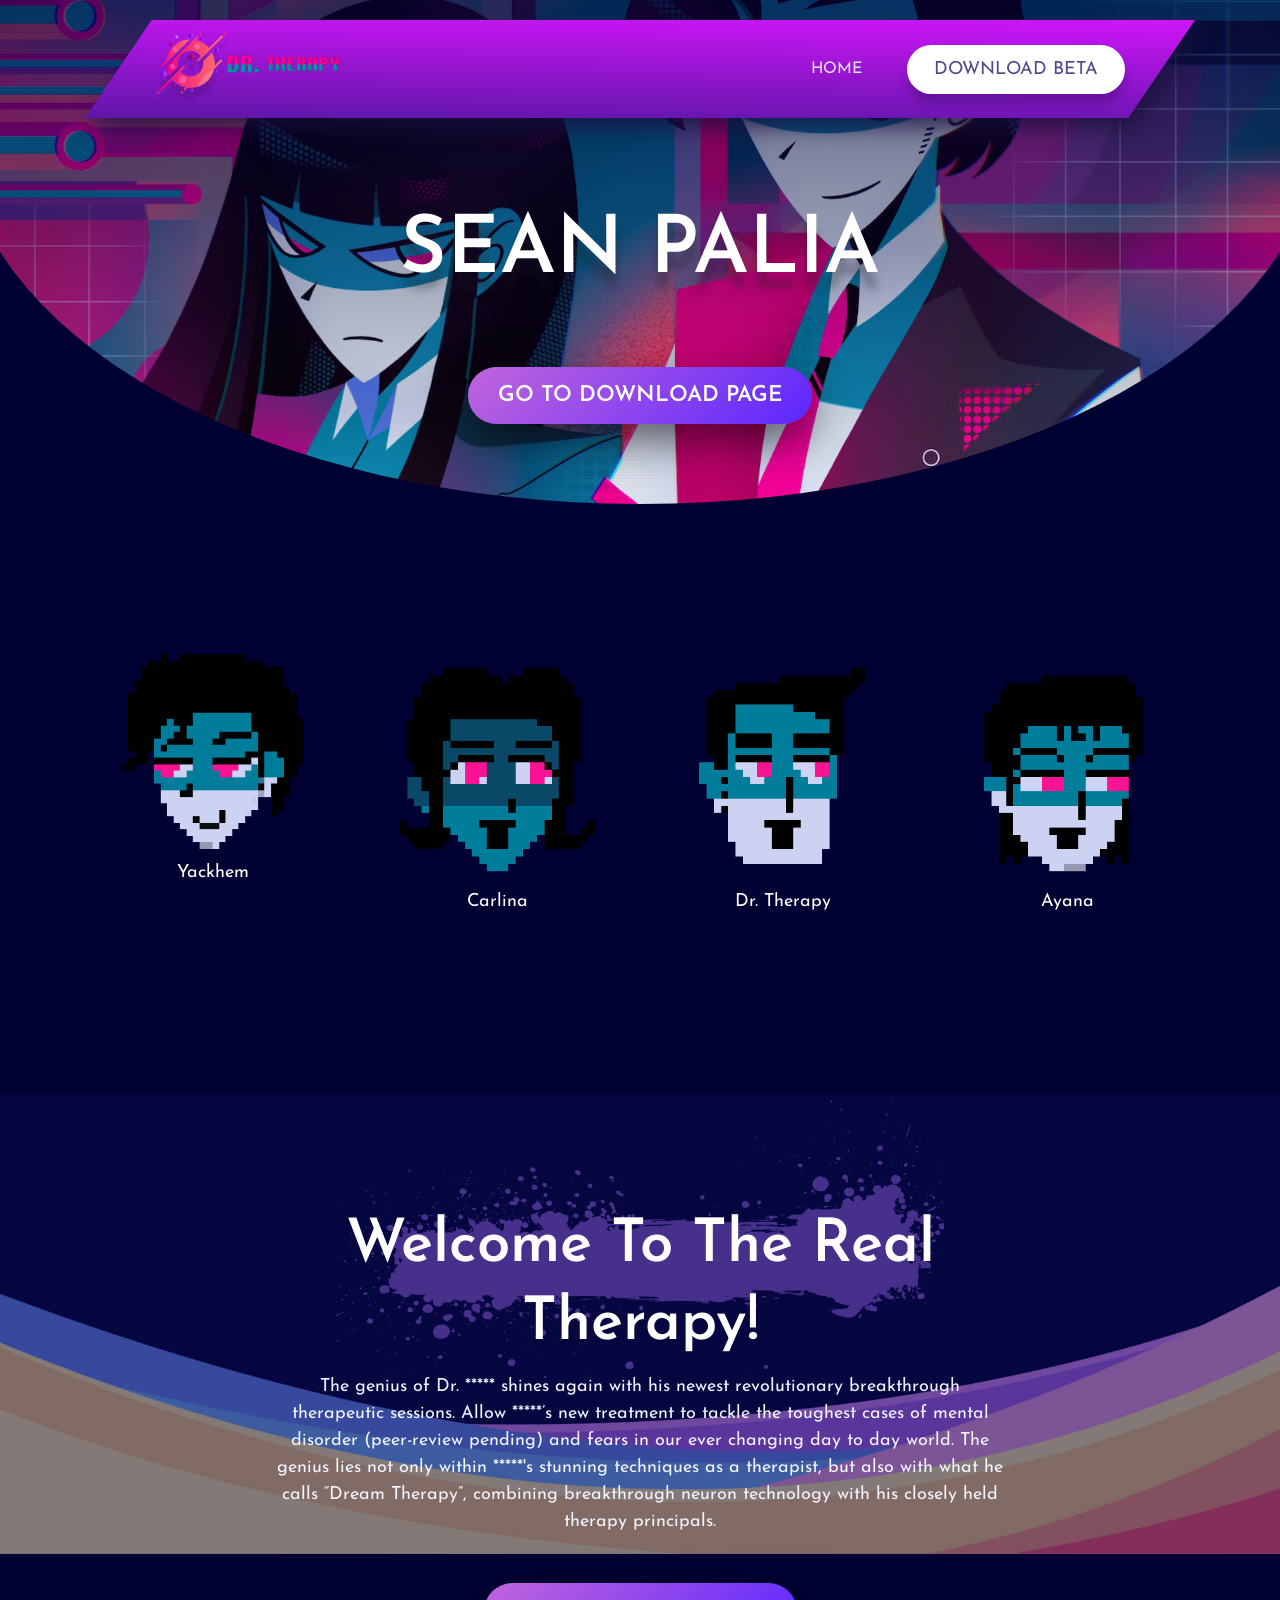
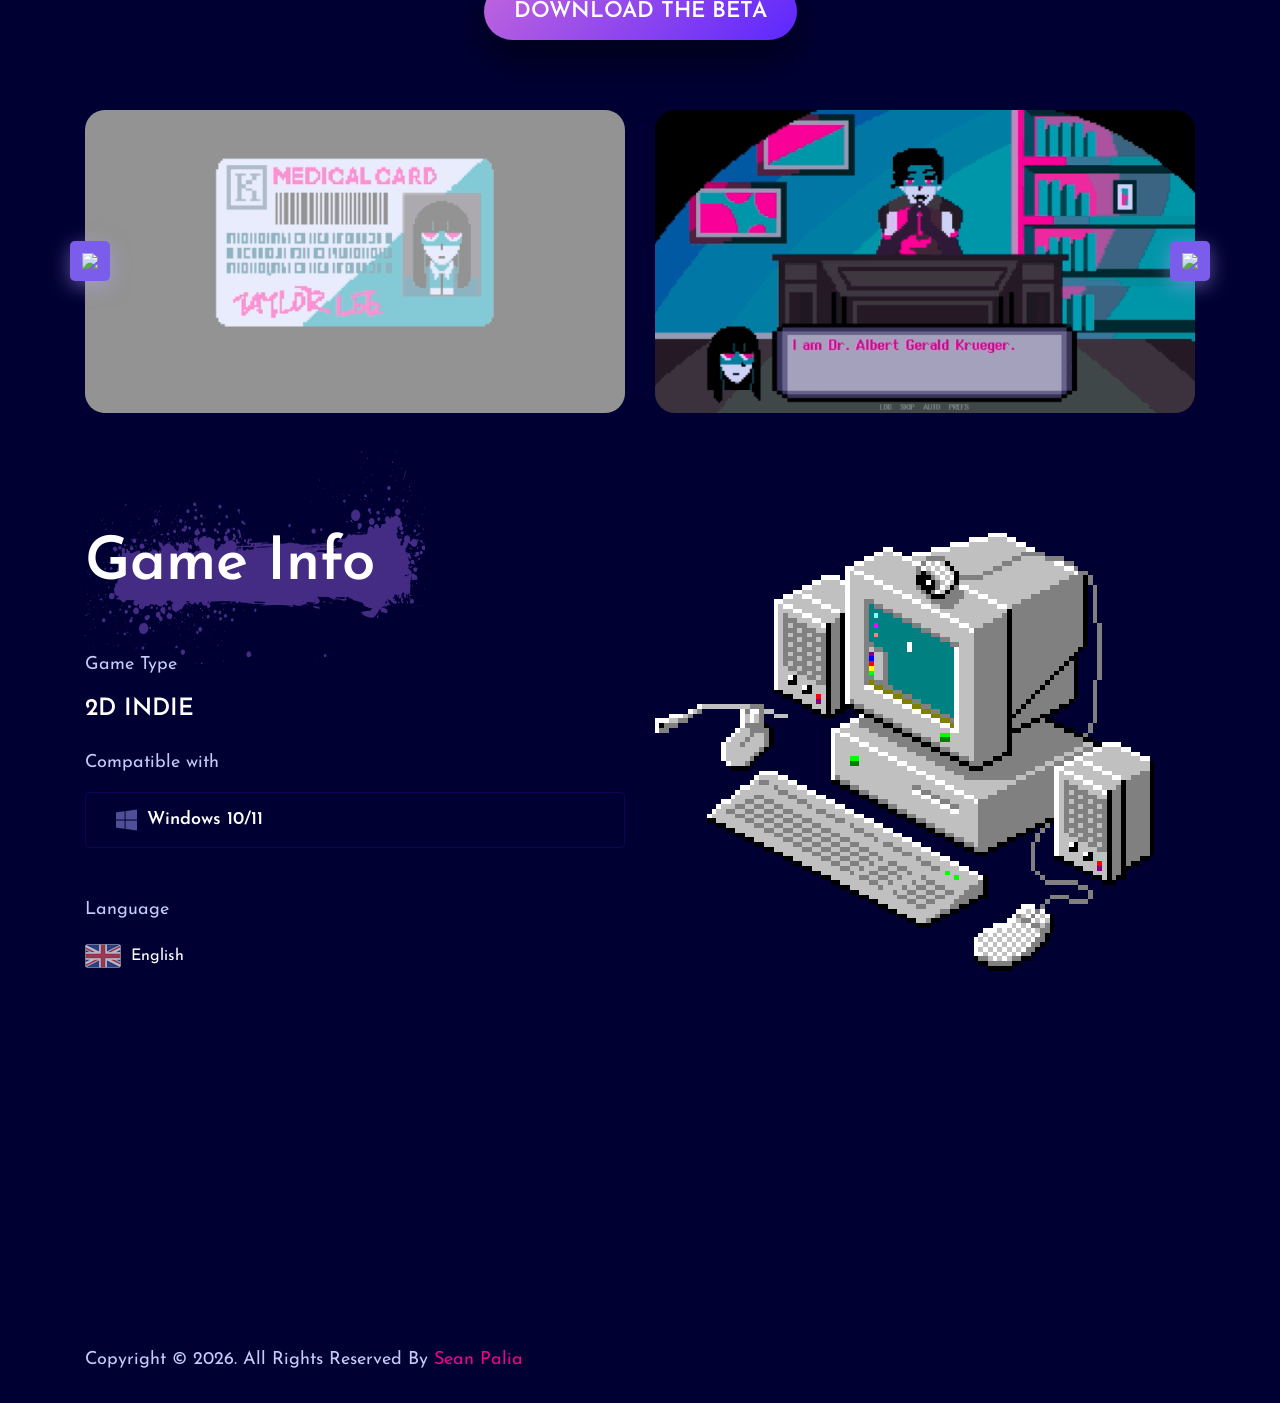
==== index.html @ 1676a9e4 "Initial commit" ====
<!DOCTYPE html>
<html lang="en">

<!-- Mirrored from www.seanjourneys.org/ by HTTrack Website Copier/3.x [XR&CO'2014], Sat, 14 Mar 2026 15:33:20 GMT -->
<!-- Added by HTTrack --><meta http-equiv="content-type" content="text/html;charset=utf-8" /><!-- /Added by HTTrack -->
<head>
  <meta charset="UTF-8">
  <meta name="viewport" content="width=device-width, initial-scale=1.0">
  <title>Sean Palia</title>
  <meta name="description" content="Sean Palia is a 2D indie therapy game. Explore the world, meet memorable characters, and download the latest beta from the official page.">
  <meta property="og:title" content="Sean Palia">
  <meta property="og:description" content="Sean Palia is a 2D, Indie and Therapy game. Take your time and see more infos in website.">
  <meta property="og:url" content="https://sean-journey.com/">
  <meta property="og:type" content="website">
  <meta property="og:image" content="https://cdn.discordapp.com/attachments/1471543554860908779/1480685555737039046/images-9YUft3VPy93D.png?ex=69b09362&amp;is=69af41e2&amp;hm=014924e7847ab50982bd201a446b79c352d2530d7d08c395efb81212d71d51df&amp;">
  <meta name="theme-color" content="#43B581">
  <link rel="canonical" href="https://sean-journey.com/">
  <link rel="icon" type="image/png" href="favicons/547-images-72fq3OWCwYFh.png" sizes="16x16">
  <link rel="stylesheet" href="css/css-IxWB4lY7jQps.css">
  <link rel="stylesheet" href="css/css-XIwxACQ8x75P.css">
  <link rel="stylesheet" href="css/css-FMlQLo7aZIdX.css">
  <link rel="stylesheet" href="css/css-d6UPQc3RAxbQ.css">
  <link rel="stylesheet" href="css/css-5JDWLdADN96t.css">
  <link rel="stylesheet" href="css/css-H0JssrYI01Vh.css">
  <link rel="stylesheet" href="css/css-qtkO4EIQkeHP.css">
  <link rel="stylesheet" href="css/css-QfzSubAjtfDZ.css">

</head>
<body>
  <div class="preloader">
    <div class="spinner">
      <div class="dot1"></div>
      <div class="dot2"></div>
    </div>
  </div>

  <div class="scroll-to-top">
    <span class="scroll-icon">
      <i class="las la-arrow-up"></i>
    </span>
  </div>

  <div class="page-wrapper">
    <header class="header">
      <div class="header__bottom">
        <div class="container">
          <nav class="navbar navbar-expand-xl align-items-center">
            <a class="site-logo site-title" href="index-2.html">
              <img src="images/images-RcSnmPoXoDvJ.png" alt="Sean Palia logo">
              <span class="logo-icon"><i class="flaticon-fire"></i></span>
            </a>

            <button class="navbar-toggler ml-auto" type="button" data-toggle="collapse" data-target="#navbarSupportedContent" aria-controls="navbarSupportedContent" aria-expanded="false" aria-label="Toggle navigation">
              <span class="menu-toggle"></span>
            </button>

            <div class="collapse navbar-collapse" id="navbarSupportedContent">
              <ul class="navbar-nav main-menu ml-auto">
                <li class="menu_has_children"><a href="index.html">Home</a></li>
              </ul>
              <div class="nav-right">
                <a href="download.html">Download Beta</a>
              </div>
            </div>
          </nav>
        </div>
      </div>
    </header>

    <section class="inner-hero style--three">
      <div class="clip-path-img"><img src="images/images-9YUft3VPy93D.png" alt="Sean Palia artwork"></div>
      <div class="container">
        <div class="row">
          <div class="col-lg-12">
            <div class="single-game-hero text-center">
              <h1 class="game-name">Sean Palia</h1>
              <div>
                <a href="download.html" class="cmn-btn style--two mt-5">Go to Download Page</a>
              </div>
            </div>
          </div>
        </div>
      </div>
    </section>

    <div class="pt-120 pb-120">
      <div class="container">
        <div class="row mb-none-30">
          <div class="col-lg-3 col-sm-6 mb-30">
            <div class="feature-card bg_img" data-background="assets/images/elements/features/bg-1.png">
              <div class="feature-card__icon"><img src="images/images-UntHGE5ipt9d.png" alt="Yackhem"></div>
              <div class="feature-card__content"><p class="text-white">Yackhem</p></div>
            </div>
          </div>
          <div class="col-lg-3 col-sm-6 mb-30">
            <div class="feature-card bg_img" data-background="assets/images/elements/features/bg-2.png">
              <div class="feature-card__icon"><img src="images/images-X0S0oBX2FQmn.png" alt="Carlina"></div>
              <div class="feature-card__content"><p class="text-white">Carlina</p></div>
            </div>
          </div>
          <div class="col-lg-3 col-sm-6 mb-30">
            <div class="feature-card bg_img" data-background="assets/images/elements/features/bg-3.png">
              <div class="feature-card__icon"><img src="images/images-pfYqk3it9gAr.png" alt="Dr. Therapy"></div>
              <div class="feature-card__content"><p class="text-white">Dr. Therapy</p></div>
            </div>
          </div>
          <div class="col-lg-3 col-sm-6 mb-30">
            <div class="feature-card bg_img" data-background="assets/images/elements/features/bg-4.png">
              <div class="feature-card__icon"><img src="images/images-PwZuIJb8jVUO.png" alt="Ayana"></div>
              <div class="feature-card__content"><p class="text-white">Ayana</p></div>
            </div>
          </div>
        </div>
      </div>
    </div>

    <section class="pt-120 position-relative">
      <div class="bg-el"><img src="images/images-v4P0TdIMLBCH.jpg" alt="Background artwork"></div>
      <div class="container">
        <div class="row justify-content-center">
          <div class="col-lg-8">
            <div class="section-header text-center has--bg">
              <div class="header-image"><img src="images/images-P5N8uVR3KMIM.png" alt="Header art"></div>
              <h2 class="section-title">Welcome To The Real Therapy!</h2>
              <p>The genius of Dr. ***** shines again with his newest revolutionary breakthrough therapeutic sessions. Allow *****’s new treatment to tackle the toughest cases of mental disorder (peer-review pending) and fears in our ever changing day to day world. The genius lies not only within *****'s stunning techniques as a therapist, but also with what he calls “Dream Therapy”, combining breakthrough neuron technology with his closely held therapy principals.</p>
              <a href="download.html" class="cmn-btn style--two mt-5">Download the Beta</a>
            </div>
          </div>
        </div>

        <div class="single-game-slider">
          <div class="single-slide"><img src="images/images-fbXur6ItQhY5.jpg" alt="Sean Palia screenshot 1"></div>
          <div class="single-slide"><img src="images/images-9a9Xf6.png" alt="Sean Palia screenshot 2"></div>
          <div class="single-slide"><img src="images/images-DHHdN8.png" alt="Sean Palia screenshot 3"></div>
          <div class="single-slide"><img src="images/images-fDki8O.jpg" alt="Sean Palia screenshot 4"></div>
        </div>
      </div>
    </section>

    <section class="pt-120 pb-120">
      <div class="container">
        <div class="row">
          <div class="col-lg-6">
            <div class="section-header has--bg mb-5">
              <div class="header-image justify-content-start"><img src="images/images-zzeDLjDer0Ff.png" alt="Game info"></div>
              <h2 class="section-title">Game Info</h2>
            </div>
            <p>Game Type</p>
            <h3 class="text-uppercase mt-3">2D Indie</h3>
            <p class="mt-4">Compatible with</p>
            <div class="game-compatible mt-3">
              <div class="single">
                <i class="fab fa-windows"></i>
                <h6 class="caption">Windows 10/11</h6>
              </div>
            </div>
            <p class="mt-5">Language</p>
            <div class="game-language mt-3">
              <div class="single">
                <img src="images/images-4wD2h6oa7nn2.png" alt="English">
                <span class="text-white">English</span>
              </div>
            </div>
          </div>
          <div class="col-lg-6 mt-lg-0 mt-4">
            <div class="game-info-thumb">
              <img src="images/images-RMMjCz6ABaKH.png" alt="Sean Palia game art">
            </div>
          </div>
        </div>
      </div>
    </section>

    <footer class="footer-section bg_img" data-background="images/elements/footer.png">
      <div class="container">
        <div class="row footer-bottom align-items-center">
          <div class="col-lg-7 col-md-6 text-md-left text-center">
            <p class="copy-right-text">Copyright &copy; 2026. All Rights Reserved By <a href="index-2.html">Sean Palia</a></p>
          </div>
        </div>
      </div>
    </footer>
  </div>

  <script src="js/458-js-vhM5nTkRwGeE.js"></script>
  <script src="js/3414-js-tIITz0JOA8AU.js"></script>
  <script src="js/6328-js-YSzpEnD76Flz.js"></script>
  <script src="js/8046-js-hfisyvndt5q6.js"></script>
  <script src="js/7450-js-wHGC4QFabzO2.js"></script>
  <script src="js/1600-js-KuqgQmobWQ8Y.js"></script>
  <script src="js/5266-js-9INz7Jg2AazP.js"></script>
  <script src="js/2627-js-Fd31pqFTUSxp.js"></script>
  <script src="js/5853-js-1tJf0xvM9SSX.js"></script>
  <script src="js/4143-js-h2c0jlg7K18U.js"></script>
</body>

<!-- Mirrored from www.seanjourneys.org/ by HTTrack Website Copier/3.x [XR&CO'2014], Sat, 14 Mar 2026 15:33:36 GMT -->
</html>
---- css/css-FMlQLo7aZIdX.css ----
.la,.lab,.lad,.lal,.lar,.las{-moz-osx-font-smoothing:grayscale;-webkit-font-smoothing:antialiased;display:inline-block;font-style:normal;font-variant:normal;text-rendering:auto;line-height:1}.la-lg{font-size:1.33333em;line-height:.75em;vertical-align:-.0667em}.la-xs{font-size:.75em}.la-sm{font-size:.875em}.la-1x{font-size:1em}.la-2x{font-size:2em}.la-3x{font-size:3em}.la-4x{font-size:4em}.la-5x{font-size:5em}.la-6x{font-size:6em}.la-7x{font-size:7em}.la-8x{font-size:8em}.la-9x{font-size:9em}.la-10x{font-size:10em}.la-fw{text-align:center;width:1.25em}.la-ul{list-style-type:none;margin-left:2.5em;padding-left:0}.la-ul>li{position:relative}.la-li{left:-2em;position:absolute;text-align:center;width:2em;line-height:inherit}.la-border{border:solid .08em #eee;border-radius:.1em;padding:.2em .25em .15em}.la-pull-left{float:left}.la-pull-right{float:right}.la.la-pull-left,.lab.la-pull-left,.lal.la-pull-left,.lar.la-pull-left,.las.la-pull-left{margin-right:.3em}.la.la-pull-right,.lab.la-pull-right,.lal.la-pull-right,.lar.la-pull-right,.las.la-pull-right{margin-left:.3em}.la-spin{-webkit-animation:la-spin 2s infinite linear;animation:la-spin 2s infinite linear}.la-pulse{-webkit-animation:la-spin 1s infinite steps(8);animation:la-spin 1s infinite steps(8)}@-webkit-keyframes la-spin{0%{-webkit-transform:rotate(0);transform:rotate(0)}100%{-webkit-transform:rotate(360deg);transform:rotate(360deg)}}@keyframes la-spin{0%{-webkit-transform:rotate(0);transform:rotate(0)}100%{-webkit-transform:rotate(360deg);transform:rotate(360deg)}}.la-rotate-90{-webkit-transform:rotate(90deg);transform:rotate(90deg)}.la-rotate-180{-webkit-transform:rotate(180deg);transform:rotate(180deg)}.la-rotate-270{-webkit-transform:rotate(270deg);transform:rotate(270deg)}.la-flip-horizontal{-webkit-transform:scale(-1,1);transform:scale(-1,1)}.la-flip-vertical{-webkit-transform:scale(1,-1);transform:scale(1,-1)}.la-flip-both,.la-flip-horizontal.la-flip-vertical{-webkit-transform:scale(-1,-1);transform:scale(-1,-1)}:root .la-flip-both,:root .la-flip-horizontal,:root .la-flip-vertical,:root .la-rotate-180,:root .la-rotate-270,:root .la-rotate-90{-webkit-filter:none;filter:none}.la-stack{display:inline-block;height:2em;line-height:2em;position:relative;vertical-align:middle;width:2.5em}.la-stack-1x,.la-stack-2x{left:0;position:absolute;text-align:center;width:100%}.la-stack-1x{line-height:inherit}.la-stack-2x{font-size:2em}.la-inverse{color:#fff}.la-500px:before{content:"\f26e"}.la-accessible-icon:before{content:"\f368"}.la-accusoft:before{content:"\f369"}.la-acquisitions-incorporated:before{content:"\f6af"}.la-ad:before{content:"\f641"}.la-address-book:before{content:"\f2b9"}.la-address-card:before{content:"\f2bb"}.la-adjust:before{content:"\f042"}.la-adn:before{content:"\f170"}.la-adobe:before{content:"\f778"}.la-adversal:before{content:"\f36a"}.la-affiliatetheme:before{content:"\f36b"}.la-air-freshener:before{content:"\f5d0"}.la-airbnb:before{content:"\f834"}.la-algolia:before{content:"\f36c"}.la-align-center:before{content:"\f037"}.la-align-justify:before{content:"\f039"}.la-align-left:before{content:"\f036"}.la-align-right:before{content:"\f038"}.la-alipay:before{content:"\f642"}.la-allergies:before{content:"\f461"}.la-amazon:before{content:"\f270"}.la-amazon-pay:before{content:"\f42c"}.la-ambulance:before{content:"\f0f9"}.la-american-sign-language-interpreting:before{content:"\f2a3"}.la-amilia:before{content:"\f36d"}.la-anchor:before{content:"\f13d"}.la-android:before{content:"\f17b"}.la-angellist:before{content:"\f209"}.la-angle-double-down:before{content:"\f103"}.la-angle-double-left:before{content:"\f100"}.la-angle-double-right:before{content:"\f101"}.la-angle-double-up:before{content:"\f102"}.la-angle-down:before{content:"\f107"}.la-angle-left:before{content:"\f104"}.la-angle-right:before{content:"\f105"}.la-angle-up:before{content:"\f106"}.la-angry:before{content:"\f556"}.la-angrycreative:before{content:"\f36e"}.la-angular:before{content:"\f420"}.la-ankh:before{content:"\f644"}.la-app-store:before{content:"\f36f"}.la-app-store-ios:before{content:"\f370"}.la-apper:before{content:"\f371"}.la-apple:before{content:"\f179"}.la-apple-alt:before{content:"\f5d1"}.la-apple-pay:before{content:"\f415"}.la-archive:before{content:"\f187"}.la-archway:before{content:"\f557"}.la-arrow-alt-circle-down:before{content:"\f358"}.la-arrow-alt-circle-left:before{content:"\f359"}.la-arrow-alt-circle-right:before{content:"\f35a"}.la-arrow-alt-circle-up:before{content:"\f35b"}.la-arrow-circle-down:before{content:"\f0ab"}.la-arrow-circle-left:before{content:"\f0a8"}.la-arrow-circle-right:before{content:"\f0a9"}.la-arrow-circle-up:before{content:"\f0aa"}.la-arrow-down:before{content:"\f063"}.la-arrow-left:before{content:"\f060"}.la-arrow-right:before{content:"\f061"}.la-arrow-up:before{content:"\f062"}.la-arrows-alt:before{content:"\f0b2"}.la-arrows-alt-h:before{content:"\f337"}.la-arrows-alt-v:before{content:"\f338"}.la-artstation:before{content:"\f77a"}.la-assistive-listening-systems:before{content:"\f2a2"}.la-asterisk:before{content:"\f069"}.la-asymmetrik:before{content:"\f372"}.la-at:before{content:"\f1fa"}.la-atlas:before{content:"\f558"}.la-atlassian:before{content:"\f77b"}.la-atom:before{content:"\f5d2"}.la-audible:before{content:"\f373"}.la-audio-description:before{content:"\f29e"}.la-autoprefixer:before{content:"\f41c"}.la-avianex:before{content:"\f374"}.la-aviato:before{content:"\f421"}.la-award:before{content:"\f559"}.la-aws:before{content:"\f375"}.la-baby:before{content:"\f77c"}.la-baby-carriage:before{content:"\f77d"}.la-backspace:before{content:"\f55a"}.la-backward:before{content:"\f04a"}.la-bacon:before{content:"\f7e5"}.la-balance-scale:before{content:"\f24e"}.la-balance-scale-left:before{content:"\f515"}.la-balance-scale-right:before{content:"\f516"}.la-ban:before{content:"\f05e"}.la-band-aid:before{content:"\f462"}.la-bandcamp:before{content:"\f2d5"}.la-barcode:before{content:"\f02a"}.la-bars:before{content:"\f0c9"}.la-baseball-ball:before{content:"\f433"}.la-basketball-ball:before{content:"\f434"}.la-bath:before{content:"\f2cd"}.la-battery-empty:before{content:"\f244"}.la-battery-full:before{content:"\f240"}.la-battery-half:before{content:"\f242"}.la-battery-quarter:before{content:"\f243"}.la-battery-three-quarters:before{content:"\f241"}.la-battle-net:before{content:"\f835"}.la-bed:before{content:"\f236"}.la-beer:before{content:"\f0fc"}.la-behance:before{content:"\f1b4"}.la-behance-square:before{content:"\f1b5"}.la-bell:before{content:"\f0f3"}.la-bell-slash:before{content:"\f1f6"}.la-bezier-curve:before{content:"\f55b"}.la-bible:before{content:"\f647"}.la-bicycle:before{content:"\f206"}.la-biking:before{content:"\f84a"}.la-bimobject:before{content:"\f378"}.la-binoculars:before{content:"\f1e5"}.la-biohazard:before{content:"\f780"}.la-birthday-cake:before{content:"\f1fd"}.la-bitbucket:before{content:"\f171"}.la-bitcoin:before{content:"\f379"}.la-bity:before{content:"\f37a"}.la-black-tie:before{content:"\f27e"}.la-blackberry:before{content:"\f37b"}.la-blender:before{content:"\f517"}.la-blender-phone:before{content:"\f6b6"}.la-blind:before{content:"\f29d"}.la-blog:before{content:"\f781"}.la-blogger:before{content:"\f37c"}.la-blogger-b:before{content:"\f37d"}.la-bluetooth:before{content:"\f293"}.la-bluetooth-b:before{content:"\f294"}.la-bold:before{content:"\f032"}.la-bolt:before{content:"\f0e7"}.la-bomb:before{content:"\f1e2"}.la-bone:before{content:"\f5d7"}.la-bong:before{content:"\f55c"}.la-book:before{content:"\f02d"}.la-book-dead:before{content:"\f6b7"}.la-book-medical:before{content:"\f7e6"}.la-book-open:before{content:"\f518"}.la-book-reader:before{content:"\f5da"}.la-bookmark:before{content:"\f02e"}.la-bootstrap:before{content:"\f836"}.la-border-all:before{content:"\f84c"}.la-border-none:before{content:"\f850"}.la-border-style:before{content:"\f853"}.la-bowling-ball:before{content:"\f436"}.la-box:before{content:"\f466"}.la-box-open:before{content:"\f49e"}.la-boxes:before{content:"\f468"}.la-braille:before{content:"\f2a1"}.la-brain:before{content:"\f5dc"}.la-bread-slice:before{content:"\f7ec"}.la-briefcase:before{content:"\f0b1"}.la-briefcase-medical:before{content:"\f469"}.la-broadcast-tower:before{content:"\f519"}.la-broom:before{content:"\f51a"}.la-brush:before{content:"\f55d"}.la-btc:before{content:"\f15a"}.la-buffer:before{content:"\f837"}.la-bug:before{content:"\f188"}.la-building:before{content:"\f1ad"}.la-bullhorn:before{content:"\f0a1"}.la-bullseye:before{content:"\f140"}.la-burn:before{content:"\f46a"}.la-buromobelexperte:before{content:"\f37f"}.la-bus:before{content:"\f207"}.la-bus-alt:before{content:"\f55e"}.la-business-time:before{content:"\f64a"}.la-buy-n-large:before{content:"\f8a6"}.la-buysellads:before{content:"\f20d"}.la-calculator:before{content:"\f1ec"}.la-calendar:before{content:"\f133"}.la-calendar-alt:before{content:"\f073"}.la-calendar-check:before{content:"\f274"}.la-calendar-day:before{content:"\f783"}.la-calendar-minus:before{content:"\f272"}.la-calendar-plus:before{content:"\f271"}.la-calendar-times:before{content:"\f273"}.la-calendar-week:before{content:"\f784"}.la-camera:before{content:"\f030"}.la-camera-retro:before{content:"\f083"}.la-campground:before{content:"\f6bb"}.la-canadian-maple-leaf:before{content:"\f785"}.la-candy-cane:before{content:"\f786"}.la-cannabis:before{content:"\f55f"}.la-capsules:before{content:"\f46b"}.la-car:before{content:"\f1b9"}.la-car-alt:before{content:"\f5de"}.la-car-battery:before{content:"\f5df"}.la-car-crash:before{content:"\f5e1"}.la-car-side:before{content:"\f5e4"}.la-caret-down:before{content:"\f0d7"}.la-caret-left:before{content:"\f0d9"}.la-caret-right:before{content:"\f0da"}.la-caret-square-down:before{content:"\f150"}.la-caret-square-left:before{content:"\f191"}.la-caret-square-right:before{content:"\f152"}.la-caret-square-up:before{content:"\f151"}.la-caret-up:before{content:"\f0d8"}.la-carrot:before{content:"\f787"}.la-cart-arrow-down:before{content:"\f218"}.la-cart-plus:before{content:"\f217"}.la-cash-register:before{content:"\f788"}.la-cat:before{content:"\f6be"}.la-cc-amazon-pay:before{content:"\f42d"}.la-cc-amex:before{content:"\f1f3"}.la-cc-apple-pay:before{content:"\f416"}.la-cc-diners-club:before{content:"\f24c"}.la-cc-discover:before{content:"\f1f2"}.la-cc-jcb:before{content:"\f24b"}.la-cc-mastercard:before{content:"\f1f1"}.la-cc-paypal:before{content:"\f1f4"}.la-cc-stripe:before{content:"\f1f5"}.la-cc-visa:before{content:"\f1f0"}.la-centercode:before{content:"\f380"}.la-centos:before{content:"\f789"}.la-certificate:before{content:"\f0a3"}.la-chair:before{content:"\f6c0"}.la-chalkboard:before{content:"\f51b"}.la-chalkboard-teacher:before{content:"\f51c"}.la-charging-station:before{content:"\f5e7"}.la-chart-area:before{content:"\f1fe"}.la-chart-bar:before{content:"\f080"}.la-chart-line:before{content:"\f201"}.la-chart-pie:before{content:"\f200"}.la-check:before{content:"\f00c"}.la-check-circle:before{content:"\f058"}.la-check-double:before{content:"\f560"}.la-check-square:before{content:"\f14a"}.la-cheese:before{content:"\f7ef"}.la-chess:before{content:"\f439"}.la-chess-bishop:before{content:"\f43a"}.la-chess-board:before{content:"\f43c"}.la-chess-king:before{content:"\f43f"}.la-chess-knight:before{content:"\f441"}.la-chess-pawn:before{content:"\f443"}.la-chess-queen:before{content:"\f445"}.la-chess-rook:before{content:"\f447"}.la-chevron-circle-down:before{content:"\f13a"}.la-chevron-circle-left:before{content:"\f137"}.la-chevron-circle-right:before{content:"\f138"}.la-chevron-circle-up:before{content:"\f139"}.la-chevron-down:before{content:"\f078"}.la-chevron-left:before{content:"\f053"}.la-chevron-right:before{content:"\f054"}.la-chevron-up:before{content:"\f077"}.la-child:before{content:"\f1ae"}.la-chrome:before{content:"\f268"}.la-chromecast:before{content:"\f838"}.la-church:before{content:"\f51d"}.la-circle:before{content:"\f111"}.la-circle-notch:before{content:"\f1ce"}.la-city:before{content:"\f64f"}.la-clinic-medical:before{content:"\f7f2"}.la-clipboard:before{content:"\f328"}.la-clipboard-check:before{content:"\f46c"}.la-clipboard-list:before{content:"\f46d"}.la-clock:before{content:"\f017"}.la-clone:before{content:"\f24d"}.la-closed-captioning:before{content:"\f20a"}.la-cloud:before{content:"\f0c2"}.la-cloud-download-alt:before{content:"\f381"}.la-cloud-meatball:before{content:"\f73b"}.la-cloud-moon:before{content:"\f6c3"}.la-cloud-moon-rain:before{content:"\f73c"}.la-cloud-rain:before{content:"\f73d"}.la-cloud-showers-heavy:before{content:"\f740"}.la-cloud-sun:before{content:"\f6c4"}.la-cloud-sun-rain:before{content:"\f743"}.la-cloud-upload-alt:before{content:"\f382"}.la-cloudscale:before{content:"\f383"}.la-cloudsmith:before{content:"\f384"}.la-cloudversify:before{content:"\f385"}.la-cocktail:before{content:"\f561"}.la-code:before{content:"\f121"}.la-code-branch:before{content:"\f126"}.la-codepen:before{content:"\f1cb"}.la-codiepie:before{content:"\f284"}.la-coffee:before{content:"\f0f4"}.la-cog:before{content:"\f013"}.la-cogs:before{content:"\f085"}.la-coins:before{content:"\f51e"}.la-columns:before{content:"\f0db"}.la-comment:before{content:"\f075"}.la-comment-alt:before{content:"\f27a"}.la-comment-dollar:before{content:"\f651"}.la-comment-dots:before{content:"\f4ad"}.la-comment-medical:before{content:"\f7f5"}.la-comment-slash:before{content:"\f4b3"}.la-comments:before{content:"\f086"}.la-comments-dollar:before{content:"\f653"}.la-compact-disc:before{content:"\f51f"}.la-compass:before{content:"\f14e"}.la-compress:before{content:"\f066"}.la-compress-arrows-alt:before{content:"\f78c"}.la-concierge-bell:before{content:"\f562"}.la-confluence:before{content:"\f78d"}.la-connectdevelop:before{content:"\f20e"}.la-contao:before{content:"\f26d"}.la-cookie:before{content:"\f563"}.la-cookie-bite:before{content:"\f564"}.la-copy:before{content:"\f0c5"}.la-copyright:before{content:"\f1f9"}.la-cotton-bureau:before{content:"\f89e"}.la-couch:before{content:"\f4b8"}.la-cpanel:before{content:"\f388"}.la-creative-commons:before{content:"\f25e"}.la-creative-commons-by:before{content:"\f4e7"}.la-creative-commons-nc:before{content:"\f4e8"}.la-creative-commons-nc-eu:before{content:"\f4e9"}.la-creative-commons-nc-jp:before{content:"\f4ea"}.la-creative-commons-nd:before{content:"\f4eb"}.la-creative-commons-pd:before{content:"\f4ec"}.la-creative-commons-pd-alt:before{content:"\f4ed"}.la-creative-commons-remix:before{content:"\f4ee"}.la-creative-commons-sa:before{content:"\f4ef"}.la-creative-commons-sampling:before{content:"\f4f0"}.la-creative-commons-sampling-plus:before{content:"\f4f1"}.la-creative-commons-share:before{content:"\f4f2"}.la-creative-commons-zero:before{content:"\f4f3"}.la-credit-card:before{content:"\f09d"}.la-critical-role:before{content:"\f6c9"}.la-crop:before{content:"\f125"}.la-crop-alt:before{content:"\f565"}.la-cross:before{content:"\f654"}.la-crosshairs:before{content:"\f05b"}.la-crow:before{content:"\f520"}.la-crown:before{content:"\f521"}.la-crutch:before{content:"\f7f7"}.la-css3:before{content:"\f13c"}.la-css3-alt:before{content:"\f38b"}.la-cube:before{content:"\f1b2"}.la-cubes:before{content:"\f1b3"}.la-cut:before{content:"\f0c4"}.la-cuttlefish:before{content:"\f38c"}.la-d-and-d:before{content:"\f38d"}.la-d-and-d-beyond:before{content:"\f6ca"}.la-dashcube:before{content:"\f210"}.la-database:before{content:"\f1c0"}.la-deaf:before{content:"\f2a4"}.la-delicious:before{content:"\f1a5"}.la-democrat:before{content:"\f747"}.la-deploydog:before{content:"\f38e"}.la-deskpro:before{content:"\f38f"}.la-desktop:before{content:"\f108"}.la-dev:before{content:"\f6cc"}.la-deviantart:before{content:"\f1bd"}.la-dharmachakra:before{content:"\f655"}.la-dhl:before{content:"\f790"}.la-diagnoses:before{content:"\f470"}.la-diaspora:before{content:"\f791"}.la-dice:before{content:"\f522"}.la-dice-d20:before{content:"\f6cf"}.la-dice-d6:before{content:"\f6d1"}.la-dice-five:before{content:"\f523"}.la-dice-four:before{content:"\f524"}.la-dice-one:before{content:"\f525"}.la-dice-six:before{content:"\f526"}.la-dice-three:before{content:"\f527"}.la-dice-two:before{content:"\f528"}.la-digg:before{content:"\f1a6"}.la-digital-ocean:before{content:"\f391"}.la-digital-tachograph:before{content:"\f566"}.la-directions:before{content:"\f5eb"}.la-discord:before{content:"\f392"}.la-discourse:before{content:"\f393"}.la-divide:before{content:"\f529"}.la-dizzy:before{content:"\f567"}.la-dna:before{content:"\f471"}.la-dochub:before{content:"\f394"}.la-docker:before{content:"\f395"}.la-dog:before{content:"\f6d3"}.la-dollar-sign:before{content:"\f155"}.la-dolly:before{content:"\f472"}.la-dolly-flatbed:before{content:"\f474"}.la-donate:before{content:"\f4b9"}.la-door-closed:before{content:"\f52a"}.la-door-open:before{content:"\f52b"}.la-dot-circle:before{content:"\f192"}.la-dove:before{content:"\f4ba"}.la-download:before{content:"\f019"}.la-draft2digital:before{content:"\f396"}.la-drafting-compass:before{content:"\f568"}.la-dragon:before{content:"\f6d5"}.la-draw-polygon:before{content:"\f5ee"}.la-dribbble:before{content:"\f17d"}.la-dribbble-square:before{content:"\f397"}.la-dropbox:before{content:"\f16b"}.la-drum:before{content:"\f569"}.la-drum-steelpan:before{content:"\f56a"}.la-drumstick-bite:before{content:"\f6d7"}.la-drupal:before{content:"\f1a9"}.la-dumbbell:before{content:"\f44b"}.la-dumpster:before{content:"\f793"}.la-dumpster-fire:before{content:"\f794"}.la-dungeon:before{content:"\f6d9"}.la-dyalog:before{content:"\f399"}.la-earlybirds:before{content:"\f39a"}.la-ebay:before{content:"\f4f4"}.la-edge:before{content:"\f282"}.la-edit:before{content:"\f044"}.la-egg:before{content:"\f7fb"}.la-eject:before{content:"\f052"}.la-elementor:before{content:"\f430"}.la-ellipsis-h:before{content:"\f141"}.la-ellipsis-v:before{content:"\f142"}.la-ello:before{content:"\f5f1"}.la-ember:before{content:"\f423"}.la-empire:before{content:"\f1d1"}.la-envelope:before{content:"\f0e0"}.la-envelope-open:before{content:"\f2b6"}.la-envelope-open-text:before{content:"\f658"}.la-envelope-square:before{content:"\f199"}.la-envira:before{content:"\f299"}.la-equals:before{content:"\f52c"}.la-eraser:before{content:"\f12d"}.la-erlang:before{content:"\f39d"}.la-ethereum:before{content:"\f42e"}.la-ethernet:before{content:"\f796"}.la-etsy:before{content:"\f2d7"}.la-euro-sign:before{content:"\f153"}.la-evernote:before{content:"\f839"}.la-exchange-alt:before{content:"\f362"}.la-exclamation:before{content:"\f12a"}.la-exclamation-circle:before{content:"\f06a"}.la-exclamation-triangle:before{content:"\f071"}.la-expand:before{content:"\f065"}.la-expand-arrows-alt:before{content:"\f31e"}.la-expeditedssl:before{content:"\f23e"}.la-external-link-alt:before{content:"\f35d"}.la-external-link-square-alt:before{content:"\f360"}.la-eye:before{content:"\f06e"}.la-eye-dropper:before{content:"\f1fb"}.la-eye-slash:before{content:"\f070"}.la-facebook:before{content:"\f09a"}.la-facebook-f:before{content:"\f39e"}.la-facebook-messenger:before{content:"\f39f"}.la-facebook-square:before{content:"\f082"}.la-fan:before{content:"\f863"}.la-fantasy-flight-games:before{content:"\f6dc"}.la-fast-backward:before{content:"\f049"}.la-fast-forward:before{content:"\f050"}.la-fax:before{content:"\f1ac"}.la-feather:before{content:"\f52d"}.la-feather-alt:before{content:"\f56b"}.la-fedex:before{content:"\f797"}.la-fedora:before{content:"\f798"}.la-female:before{content:"\f182"}.la-fighter-jet:before{content:"\f0fb"}.la-figma:before{content:"\f799"}.la-file:before{content:"\f15b"}.la-file-alt:before{content:"\f15c"}.la-file-archive:before{content:"\f1c6"}.la-file-audio:before{content:"\f1c7"}.la-file-code:before{content:"\f1c9"}.la-file-contract:before{content:"\f56c"}.la-file-csv:before{content:"\f6dd"}.la-file-download:before{content:"\f56d"}.la-file-excel:before{content:"\f1c3"}.la-file-export:before{content:"\f56e"}.la-file-image:before{content:"\f1c5"}.la-file-import:before{content:"\f56f"}.la-file-invoice:before{content:"\f570"}.la-file-invoice-dollar:before{content:"\f571"}.la-file-medical:before{content:"\f477"}.la-file-medical-alt:before{content:"\f478"}.la-file-pdf:before{content:"\f1c1"}.la-file-powerpoint:before{content:"\f1c4"}.la-file-prescription:before{content:"\f572"}.la-file-signature:before{content:"\f573"}.la-file-upload:before{content:"\f574"}.la-file-video:before{content:"\f1c8"}.la-file-word:before{content:"\f1c2"}.la-fill:before{content:"\f575"}.la-fill-drip:before{content:"\f576"}.la-film:before{content:"\f008"}.la-filter:before{content:"\f0b0"}.la-fingerprint:before{content:"\f577"}.la-fire:before{content:"\f06d"}.la-fire-alt:before{content:"\f7e4"}.la-fire-extinguisher:before{content:"\f134"}.la-firefox:before{content:"\f269"}.la-first-aid:before{content:"\f479"}.la-first-order:before{content:"\f2b0"}.la-first-order-alt:before{content:"\f50a"}.la-firstdraft:before{content:"\f3a1"}.la-fish:before{content:"\f578"}.la-fist-raised:before{content:"\f6de"}.la-flag:before{content:"\f024"}.la-flag-checkered:before{content:"\f11e"}.la-flag-usa:before{content:"\f74d"}.la-flask:before{content:"\f0c3"}.la-flickr:before{content:"\f16e"}.la-flipboard:before{content:"\f44d"}.la-flushed:before{content:"\f579"}.la-fly:before{content:"\f417"}.la-folder:before{content:"\f07b"}.la-folder-minus:before{content:"\f65d"}.la-folder-open:before{content:"\f07c"}.la-folder-plus:before{content:"\f65e"}.la-font:before{content:"\f031"}.la-font-awesome:before{content:"\f2b4"}.la-font-awesome-alt:before{content:"\f35c"}.la-font-awesome-flag:before{content:"\f425"}.la-font-awesome-logo-full:before{content:"\f4e6"}.la-fonticons:before{content:"\f280"}.la-fonticons-fi:before{content:"\f3a2"}.la-football-ball:before{content:"\f44e"}.la-fort-awesome:before{content:"\f286"}.la-fort-awesome-alt:before{content:"\f3a3"}.la-forumbee:before{content:"\f211"}.la-forward:before{content:"\f04e"}.la-foursquare:before{content:"\f180"}.la-free-code-camp:before{content:"\f2c5"}.la-freebsd:before{content:"\f3a4"}.la-frog:before{content:"\f52e"}.la-frown:before{content:"\f119"}.la-frown-open:before{content:"\f57a"}.la-fulcrum:before{content:"\f50b"}.la-funnel-dollar:before{content:"\f662"}.la-futbol:before{content:"\f1e3"}.la-galactic-republic:before{content:"\f50c"}.la-galactic-senate:before{content:"\f50d"}.la-gamepad:before{content:"\f11b"}.la-gas-pump:before{content:"\f52f"}.la-gavel:before{content:"\f0e3"}.la-gem:before{content:"\f3a5"}.la-genderless:before{content:"\f22d"}.la-get-pocket:before{content:"\f265"}.la-gg:before{content:"\f260"}.la-gg-circle:before{content:"\f261"}.la-ghost:before{content:"\f6e2"}.la-gift:before{content:"\f06b"}.la-gifts:before{content:"\f79c"}.la-git:before{content:"\f1d3"}.la-git-alt:before{content:"\f841"}.la-git-square:before{content:"\f1d2"}.la-github:before{content:"\f09b"}.la-github-alt:before{content:"\f113"}.la-github-square:before{content:"\f092"}.la-gitkraken:before{content:"\f3a6"}.la-gitlab:before{content:"\f296"}.la-gitter:before{content:"\f426"}.la-glass-cheers:before{content:"\f79f"}.la-glass-martini:before{content:"\f000"}.la-glass-martini-alt:before{content:"\f57b"}.la-glass-whiskey:before{content:"\f7a0"}.la-glasses:before{content:"\f530"}.la-glide:before{content:"\f2a5"}.la-glide-g:before{content:"\f2a6"}.la-globe:before{content:"\f0ac"}.la-globe-africa:before{content:"\f57c"}.la-globe-americas:before{content:"\f57d"}.la-globe-asia:before{content:"\f57e"}.la-globe-europe:before{content:"\f7a2"}.la-gofore:before{content:"\f3a7"}.la-golf-ball:before{content:"\f450"}.la-goodreads:before{content:"\f3a8"}.la-goodreads-g:before{content:"\f3a9"}.la-google:before{content:"\f1a0"}.la-google-drive:before{content:"\f3aa"}.la-google-play:before{content:"\f3ab"}.la-google-plus:before{content:"\f2b3"}.la-google-plus-g:before{content:"\f0d5"}.la-google-plus-square:before{content:"\f0d4"}.la-google-wallet:before{content:"\f1ee"}.la-gopuram:before{content:"\f664"}.la-graduation-cap:before{content:"\f19d"}.la-gratipay:before{content:"\f184"}.la-grav:before{content:"\f2d6"}.la-greater-than:before{content:"\f531"}.la-greater-than-equal:before{content:"\f532"}.la-grimace:before{content:"\f57f"}.la-grin:before{content:"\f580"}.la-grin-alt:before{content:"\f581"}.la-grin-beam:before{content:"\f582"}.la-grin-beam-sweat:before{content:"\f583"}.la-grin-hearts:before{content:"\f584"}.la-grin-squint:before{content:"\f585"}.la-grin-squint-tears:before{content:"\f586"}.la-grin-stars:before{content:"\f587"}.la-grin-tears:before{content:"\f588"}.la-grin-tongue:before{content:"\f589"}.la-grin-tongue-squint:before{content:"\f58a"}.la-grin-tongue-wink:before{content:"\f58b"}.la-grin-wink:before{content:"\f58c"}.la-grip-horizontal:before{content:"\f58d"}.la-grip-lines:before{content:"\f7a4"}.la-grip-lines-vertical:before{content:"\f7a5"}.la-grip-vertical:before{content:"\f58e"}.la-gripfire:before{content:"\f3ac"}.la-grunt:before{content:"\f3ad"}.la-guitar:before{content:"\f7a6"}.la-gulp:before{content:"\f3ae"}.la-h-square:before{content:"\f0fd"}.la-hacker-news:before{content:"\f1d4"}.la-hacker-news-square:before{content:"\f3af"}.la-hackerrank:before{content:"\f5f7"}.la-hamburger:before{content:"\f805"}.la-hammer:before{content:"\f6e3"}.la-hamsa:before{content:"\f665"}.la-hand-holding:before{content:"\f4bd"}.la-hand-holding-heart:before{content:"\f4be"}.la-hand-holding-usd:before{content:"\f4c0"}.la-hand-lizard:before{content:"\f258"}.la-hand-middle-finger:before{content:"\f806"}.la-hand-paper:before{content:"\f256"}.la-hand-peace:before{content:"\f25b"}.la-hand-point-down:before{content:"\f0a7"}.la-hand-point-left:before{content:"\f0a5"}.la-hand-point-right:before{content:"\f0a4"}.la-hand-point-up:before{content:"\f0a6"}.la-hand-pointer:before{content:"\f25a"}.la-hand-rock:before{content:"\f255"}.la-hand-scissors:before{content:"\f257"}.la-hand-spock:before{content:"\f259"}.la-hands:before{content:"\f4c2"}.la-hands-helping:before{content:"\f4c4"}.la-handshake:before{content:"\f2b5"}.la-hanukiah:before{content:"\f6e6"}.la-hard-hat:before{content:"\f807"}.la-hashtag:before{content:"\f292"}.la-hat-cowboy:before{content:"\f8c0"}.la-hat-cowboy-side:before{content:"\f8c1"}.la-hat-wizard:before{content:"\f6e8"}.la-haykal:before{content:"\f666"}.la-hdd:before{content:"\f0a0"}.la-heading:before{content:"\f1dc"}.la-headphones:before{content:"\f025"}.la-headphones-alt:before{content:"\f58f"}.la-headset:before{content:"\f590"}.la-heart:before{content:"\f004"}.la-heart-broken:before{content:"\f7a9"}.la-heartbeat:before{content:"\f21e"}.la-helicopter:before{content:"\f533"}.la-highlighter:before{content:"\f591"}.la-hiking:before{content:"\f6ec"}.la-hippo:before{content:"\f6ed"}.la-hips:before{content:"\f452"}.la-hire-a-helper:before{content:"\f3b0"}.la-history:before{content:"\f1da"}.la-hockey-puck:before{content:"\f453"}.la-holly-berry:before{content:"\f7aa"}.la-home:before{content:"\f015"}.la-hooli:before{content:"\f427"}.la-hornbill:before{content:"\f592"}.la-horse:before{content:"\f6f0"}.la-horse-head:before{content:"\f7ab"}.la-hospital:before{content:"\f0f8"}.la-hospital-alt:before{content:"\f47d"}.la-hospital-symbol:before{content:"\f47e"}.la-hot-tub:before{content:"\f593"}.la-hotdog:before{content:"\f80f"}.la-hotel:before{content:"\f594"}.la-hotjar:before{content:"\f3b1"}.la-hourglass:before{content:"\f254"}.la-hourglass-end:before{content:"\f253"}.la-hourglass-half:before{content:"\f252"}.la-hourglass-start:before{content:"\f251"}.la-house-damage:before{content:"\f6f1"}.la-houzz:before{content:"\f27c"}.la-hryvnia:before{content:"\f6f2"}.la-html5:before{content:"\f13b"}.la-hubspot:before{content:"\f3b2"}.la-i-cursor:before{content:"\f246"}.la-ice-cream:before{content:"\f810"}.la-icicles:before{content:"\f7ad"}.la-icons:before{content:"\f86d"}.la-id-badge:before{content:"\f2c1"}.la-id-card:before{content:"\f2c2"}.la-id-card-alt:before{content:"\f47f"}.la-igloo:before{content:"\f7ae"}.la-image:before{content:"\f03e"}.la-images:before{content:"\f302"}.la-imdb:before{content:"\f2d8"}.la-inbox:before{content:"\f01c"}.la-indent:before{content:"\f03c"}.la-industry:before{content:"\f275"}.la-infinity:before{content:"\f534"}.la-info:before{content:"\f129"}.la-info-circle:before{content:"\f05a"}.la-instagram:before{content:"\f16d"}.la-intercom:before{content:"\f7af"}.la-internet-explorer:before{content:"\f26b"}.la-invision:before{content:"\f7b0"}.la-ioxhost:before{content:"\f208"}.la-italic:before{content:"\f033"}.la-itch-io:before{content:"\f83a"}.la-itunes:before{content:"\f3b4"}.la-itunes-note:before{content:"\f3b5"}.la-java:before{content:"\f4e4"}.la-jedi:before{content:"\f669"}.la-jedi-order:before{content:"\f50e"}.la-jenkins:before{content:"\f3b6"}.la-jira:before{content:"\f7b1"}.la-joget:before{content:"\f3b7"}.la-joint:before{content:"\f595"}.la-joomla:before{content:"\f1aa"}.la-journal-whills:before{content:"\f66a"}.la-js:before{content:"\f3b8"}.la-js-square:before{content:"\f3b9"}.la-jsfiddle:before{content:"\f1cc"}.la-kaaba:before{content:"\f66b"}.la-kaggle:before{content:"\f5fa"}.la-key:before{content:"\f084"}.la-keybase:before{content:"\f4f5"}.la-keyboard:before{content:"\f11c"}.la-keycdn:before{content:"\f3ba"}.la-khanda:before{content:"\f66d"}.la-kickstarter:before{content:"\f3bb"}.la-kickstarter-k:before{content:"\f3bc"}.la-kiss:before{content:"\f596"}.la-kiss-beam:before{content:"\f597"}.la-kiss-wink-heart:before{content:"\f598"}.la-kiwi-bird:before{content:"\f535"}.la-korvue:before{content:"\f42f"}.la-landmark:before{content:"\f66f"}.la-language:before{content:"\f1ab"}.la-laptop:before{content:"\f109"}.la-laptop-code:before{content:"\f5fc"}.la-laptop-medical:before{content:"\f812"}.la-laravel:before{content:"\f3bd"}.la-lastfm:before{content:"\f202"}.la-lastfm-square:before{content:"\f203"}.la-laugh:before{content:"\f599"}.la-laugh-beam:before{content:"\f59a"}.la-laugh-squint:before{content:"\f59b"}.la-laugh-wink:before{content:"\f59c"}.la-layer-group:before{content:"\f5fd"}.la-leaf:before{content:"\f06c"}.la-leanpub:before{content:"\f212"}.la-lemon:before{content:"\f094"}.la-less:before{content:"\f41d"}.la-less-than:before{content:"\f536"}.la-less-than-equal:before{content:"\f537"}.la-level-down-alt:before{content:"\f3be"}.la-level-up-alt:before{content:"\f3bf"}.la-life-ring:before{content:"\f1cd"}.la-lightbulb:before{content:"\f0eb"}.la-line:before{content:"\f3c0"}.la-link:before{content:"\f0c1"}.la-linkedin:before{content:"\f08c"}.la-linkedin-in:before{content:"\f0e1"}.la-linode:before{content:"\f2b8"}.la-linux:before{content:"\f17c"}.la-lira-sign:before{content:"\f195"}.la-list:before{content:"\f03a"}.la-list-alt:before{content:"\f022"}.la-list-ol:before{content:"\f0cb"}.la-list-ul:before{content:"\f0ca"}.la-location-arrow:before{content:"\f124"}.la-lock:before{content:"\f023"}.la-lock-open:before{content:"\f3c1"}.la-long-arrow-alt-down:before{content:"\f309"}.la-long-arrow-alt-left:before{content:"\f30a"}.la-long-arrow-alt-right:before{content:"\f30b"}.la-long-arrow-alt-up:before{content:"\f30c"}.la-low-vision:before{content:"\f2a8"}.la-luggage-cart:before{content:"\f59d"}.la-lyft:before{content:"\f3c3"}.la-magento:before{content:"\f3c4"}.la-magic:before{content:"\f0d0"}.la-magnet:before{content:"\f076"}.la-mail-bulk:before{content:"\f674"}.la-mailchimp:before{content:"\f59e"}.la-male:before{content:"\f183"}.la-mandalorian:before{content:"\f50f"}.la-map:before{content:"\f279"}.la-map-marked:before{content:"\f59f"}.la-map-marked-alt:before{content:"\f5a0"}.la-map-marker:before{content:"\f041"}.la-map-marker-alt:before{content:"\f3c5"}.la-map-pin:before{content:"\f276"}.la-map-signs:before{content:"\f277"}.la-markdown:before{content:"\f60f"}.la-marker:before{content:"\f5a1"}.la-mars:before{content:"\f222"}.la-mars-double:before{content:"\f227"}.la-mars-stroke:before{content:"\f229"}.la-mars-stroke-h:before{content:"\f22b"}.la-mars-stroke-v:before{content:"\f22a"}.la-mask:before{content:"\f6fa"}.la-mastodon:before{content:"\f4f6"}.la-maxcdn:before{content:"\f136"}.la-mdb:before{content:"\f8ca"}.la-medal:before{content:"\f5a2"}.la-medapps:before{content:"\f3c6"}.la-medium:before{content:"\f23a"}.la-medium-m:before{content:"\f3c7"}.la-medkit:before{content:"\f0fa"}.la-medrt:before{content:"\f3c8"}.la-meetup:before{content:"\f2e0"}.la-megaport:before{content:"\f5a3"}.la-meh:before{content:"\f11a"}.la-meh-blank:before{content:"\f5a4"}.la-meh-rolling-eyes:before{content:"\f5a5"}.la-memory:before{content:"\f538"}.la-mendeley:before{content:"\f7b3"}.la-menorah:before{content:"\f676"}.la-mercury:before{content:"\f223"}.la-meteor:before{content:"\f753"}.la-microchip:before{content:"\f2db"}.la-microphone:before{content:"\f130"}.la-microphone-alt:before{content:"\f3c9"}.la-microphone-alt-slash:before{content:"\f539"}.la-microphone-slash:before{content:"\f131"}.la-microscope:before{content:"\f610"}.la-microsoft:before{content:"\f3ca"}.la-minus:before{content:"\f068"}.la-minus-circle:before{content:"\f056"}.la-minus-square:before{content:"\f146"}.la-mitten:before{content:"\f7b5"}.la-mix:before{content:"\f3cb"}.la-mixcloud:before{content:"\f289"}.la-mizuni:before{content:"\f3cc"}.la-mobile:before{content:"\f10b"}.la-mobile-alt:before{content:"\f3cd"}.la-modx:before{content:"\f285"}.la-monero:before{content:"\f3d0"}.la-money-bill:before{content:"\f0d6"}.la-money-bill-alt:before{content:"\f3d1"}.la-money-bill-wave:before{content:"\f53a"}.la-money-bill-wave-alt:before{content:"\f53b"}.la-money-check:before{content:"\f53c"}.la-money-check-alt:before{content:"\f53d"}.la-monument:before{content:"\f5a6"}.la-moon:before{content:"\f186"}.la-mortar-pestle:before{content:"\f5a7"}.la-mosque:before{content:"\f678"}.la-motorcycle:before{content:"\f21c"}.la-mountain:before{content:"\f6fc"}.la-mouse:before{content:"\f8cc"}.la-mouse-pointer:before{content:"\f245"}.la-mug-hot:before{content:"\f7b6"}.la-music:before{content:"\f001"}.la-napster:before{content:"\f3d2"}.la-neos:before{content:"\f612"}.la-network-wired:before{content:"\f6ff"}.la-neuter:before{content:"\f22c"}.la-newspaper:before{content:"\f1ea"}.la-nimblr:before{content:"\f5a8"}.la-node:before{content:"\f419"}.la-node-js:before{content:"\f3d3"}.la-not-equal:before{content:"\f53e"}.la-notes-medical:before{content:"\f481"}.la-npm:before{content:"\f3d4"}.la-ns8:before{content:"\f3d5"}.la-nutritionix:before{content:"\f3d6"}.la-object-group:before{content:"\f247"}.la-object-ungroup:before{content:"\f248"}.la-odnoklassniki:before{content:"\f263"}.la-odnoklassniki-square:before{content:"\f264"}.la-oil-can:before{content:"\f613"}.la-old-republic:before{content:"\f510"}.la-om:before{content:"\f679"}.la-opencart:before{content:"\f23d"}.la-openid:before{content:"\f19b"}.la-opera:before{content:"\f26a"}.la-optin-monster:before{content:"\f23c"}.la-orcid:before{content:"\f8d2"}.la-osi:before{content:"\f41a"}.la-otter:before{content:"\f700"}.la-outdent:before{content:"\f03b"}.la-page4:before{content:"\f3d7"}.la-pagelines:before{content:"\f18c"}.la-pager:before{content:"\f815"}.la-paint-brush:before{content:"\f1fc"}.la-paint-roller:before{content:"\f5aa"}.la-palette:before{content:"\f53f"}.la-palfed:before{content:"\f3d8"}.la-pallet:before{content:"\f482"}.la-paper-plane:before{content:"\f1d8"}.la-paperclip:before{content:"\f0c6"}.la-parachute-box:before{content:"\f4cd"}.la-paragraph:before{content:"\f1dd"}.la-parking:before{content:"\f540"}.la-passport:before{content:"\f5ab"}.la-pastafarianism:before{content:"\f67b"}.la-paste:before{content:"\f0ea"}.la-patreon:before{content:"\f3d9"}.la-pause:before{content:"\f04c"}.la-pause-circle:before{content:"\f28b"}.la-paw:before{content:"\f1b0"}.la-paypal:before{content:"\f1ed"}.la-peace:before{content:"\f67c"}.la-pen:before{content:"\f304"}.la-pen-alt:before{content:"\f305"}.la-pen-fancy:before{content:"\f5ac"}.la-pen-nib:before{content:"\f5ad"}.la-pen-square:before{content:"\f14b"}.la-pencil-alt:before{content:"\f303"}.la-pencil-ruler:before{content:"\f5ae"}.la-penny-arcade:before{content:"\f704"}.la-people-carry:before{content:"\f4ce"}.la-pepper-hot:before{content:"\f816"}.la-percent:before{content:"\f295"}.la-percentage:before{content:"\f541"}.la-periscope:before{content:"\f3da"}.la-person-booth:before{content:"\f756"}.la-phabricator:before{content:"\f3db"}.la-phoenix-framework:before{content:"\f3dc"}.la-phoenix-squadron:before{content:"\f511"}.la-phone:before{content:"\f095"}.la-phone-alt:before{content:"\f879"}.la-phone-slash:before{content:"\f3dd"}.la-phone-square:before{content:"\f098"}.la-phone-square-alt:before{content:"\f87b"}.la-phone-volume:before{content:"\f2a0"}.la-photo-video:before{content:"\f87c"}.la-php:before{content:"\f457"}.la-pied-piper:before{content:"\f2ae"}.la-pied-piper-alt:before{content:"\f1a8"}.la-pied-piper-hat:before{content:"\f4e5"}.la-pied-piper-pp:before{content:"\f1a7"}.la-piggy-bank:before{content:"\f4d3"}.la-pills:before{content:"\f484"}.la-pinterest:before{content:"\f0d2"}.la-pinterest-p:before{content:"\f231"}.la-pinterest-square:before{content:"\f0d3"}.la-pizza-slice:before{content:"\f818"}.la-place-of-worship:before{content:"\f67f"}.la-plane:before{content:"\f072"}.la-plane-arrival:before{content:"\f5af"}.la-plane-departure:before{content:"\f5b0"}.la-play:before{content:"\f04b"}.la-play-circle:before{content:"\f144"}.la-playstation:before{content:"\f3df"}.la-plug:before{content:"\f1e6"}.la-plus:before{content:"\f067"}.la-plus-circle:before{content:"\f055"}.la-plus-square:before{content:"\f0fe"}.la-podcast:before{content:"\f2ce"}.la-poll:before{content:"\f681"}.la-poll-h:before{content:"\f682"}.la-poo:before{content:"\f2fe"}.la-poo-storm:before{content:"\f75a"}.la-poop:before{content:"\f619"}.la-portrait:before{content:"\f3e0"}.la-pound-sign:before{content:"\f154"}.la-power-off:before{content:"\f011"}.la-pray:before{content:"\f683"}.la-praying-hands:before{content:"\f684"}.la-prescription:before{content:"\f5b1"}.la-prescription-bottle:before{content:"\f485"}.la-prescription-bottle-alt:before{content:"\f486"}.la-print:before{content:"\f02f"}.la-procedures:before{content:"\f487"}.la-product-hunt:before{content:"\f288"}.la-project-diagram:before{content:"\f542"}.la-pushed:before{content:"\f3e1"}.la-puzzle-piece:before{content:"\f12e"}.la-python:before{content:"\f3e2"}.la-qq:before{content:"\f1d6"}.la-qrcode:before{content:"\f029"}.la-question:before{content:"\f128"}.la-question-circle:before{content:"\f059"}.la-quidditch:before{content:"\f458"}.la-quinscape:before{content:"\f459"}.la-quora:before{content:"\f2c4"}.la-quote-left:before{content:"\f10d"}.la-quote-right:before{content:"\f10e"}.la-quran:before{content:"\f687"}.la-r-project:before{content:"\f4f7"}.la-radiation:before{content:"\f7b9"}.la-radiation-alt:before{content:"\f7ba"}.la-rainbow:before{content:"\f75b"}.la-random:before{content:"\f074"}.la-raspberry-pi:before{content:"\f7bb"}.la-ravelry:before{content:"\f2d9"}.la-react:before{content:"\f41b"}.la-reacteurope:before{content:"\f75d"}.la-readme:before{content:"\f4d5"}.la-rebel:before{content:"\f1d0"}.la-receipt:before{content:"\f543"}.la-record-vinyl:before{content:"\f8d9"}.la-recycle:before{content:"\f1b8"}.la-red-river:before{content:"\f3e3"}.la-reddit:before{content:"\f1a1"}.la-reddit-alien:before{content:"\f281"}.la-reddit-square:before{content:"\f1a2"}.la-redhat:before{content:"\f7bc"}.la-redo:before{content:"\f01e"}.la-redo-alt:before{content:"\f2f9"}.la-registered:before{content:"\f25d"}.la-remove-format:before{content:"\f87d"}.la-renren:before{content:"\f18b"}.la-reply:before{content:"\f3e5"}.la-reply-all:before{content:"\f122"}.la-replyd:before{content:"\f3e6"}.la-republican:before{content:"\f75e"}.la-researchgate:before{content:"\f4f8"}.la-resolving:before{content:"\f3e7"}.la-restroom:before{content:"\f7bd"}.la-retweet:before{content:"\f079"}.la-rev:before{content:"\f5b2"}.la-ribbon:before{content:"\f4d6"}.la-ring:before{content:"\f70b"}.la-road:before{content:"\f018"}.la-robot:before{content:"\f544"}.la-rocket:before{content:"\f135"}.la-rocketchat:before{content:"\f3e8"}.la-rockrms:before{content:"\f3e9"}.la-route:before{content:"\f4d7"}.la-rss:before{content:"\f09e"}.la-rss-square:before{content:"\f143"}.la-ruble-sign:before{content:"\f158"}.la-ruler:before{content:"\f545"}.la-ruler-combined:before{content:"\f546"}.la-ruler-horizontal:before{content:"\f547"}.la-ruler-vertical:before{content:"\f548"}.la-running:before{content:"\f70c"}.la-rupee-sign:before{content:"\f156"}.la-sad-cry:before{content:"\f5b3"}.la-sad-tear:before{content:"\f5b4"}.la-safari:before{content:"\f267"}.la-salesforce:before{content:"\f83b"}.la-sass:before{content:"\f41e"}.la-satellite:before{content:"\f7bf"}.la-satellite-dish:before{content:"\f7c0"}.la-save:before{content:"\f0c7"}.la-schlix:before{content:"\f3ea"}.la-school:before{content:"\f549"}.la-screwdriver:before{content:"\f54a"}.la-scribd:before{content:"\f28a"}.la-scroll:before{content:"\f70e"}.la-sd-card:before{content:"\f7c2"}.la-search:before{content:"\f002"}.la-search-dollar:before{content:"\f688"}.la-search-location:before{content:"\f689"}.la-search-minus:before{content:"\f010"}.la-search-plus:before{content:"\f00e"}.la-searchengin:before{content:"\f3eb"}.la-seedling:before{content:"\f4d8"}.la-sellcast:before{content:"\f2da"}.la-sellsy:before{content:"\f213"}.la-server:before{content:"\f233"}.la-servicestack:before{content:"\f3ec"}.la-shapes:before{content:"\f61f"}.la-share:before{content:"\f064"}.la-share-alt:before{content:"\f1e0"}.la-share-alt-square:before{content:"\f1e1"}.la-share-square:before{content:"\f14d"}.la-shekel-sign:before{content:"\f20b"}.la-shield-alt:before{content:"\f3ed"}.la-ship:before{content:"\f21a"}.la-shipping-fast:before{content:"\f48b"}.la-shirtsinbulk:before{content:"\f214"}.la-shoe-prints:before{content:"\f54b"}.la-shopping-bag:before{content:"\f290"}.la-shopping-basket:before{content:"\f291"}.la-shopping-cart:before{content:"\f07a"}.la-shopware:before{content:"\f5b5"}.la-shower:before{content:"\f2cc"}.la-shuttle-van:before{content:"\f5b6"}.la-sign:before{content:"\f4d9"}.la-sign-in-alt:before{content:"\f2f6"}.la-sign-language:before{content:"\f2a7"}.la-sign-out-alt:before{content:"\f2f5"}.la-signal:before{content:"\f012"}.la-signature:before{content:"\f5b7"}.la-sim-card:before{content:"\f7c4"}.la-simplybuilt:before{content:"\f215"}.la-sistrix:before{content:"\f3ee"}.la-sitemap:before{content:"\f0e8"}.la-sith:before{content:"\f512"}.la-skating:before{content:"\f7c5"}.la-sketch:before{content:"\f7c6"}.la-skiing:before{content:"\f7c9"}.la-skiing-nordic:before{content:"\f7ca"}.la-skull:before{content:"\f54c"}.la-skull-crossbones:before{content:"\f714"}.la-skyatlas:before{content:"\f216"}.la-skype:before{content:"\f17e"}.la-slack:before{content:"\f198"}.la-slack-hash:before{content:"\f3ef"}.la-slash:before{content:"\f715"}.la-sleigh:before{content:"\f7cc"}.la-sliders-h:before{content:"\f1de"}.la-slideshare:before{content:"\f1e7"}.la-smile:before{content:"\f118"}.la-smile-beam:before{content:"\f5b8"}.la-smile-wink:before{content:"\f4da"}.la-smog:before{content:"\f75f"}.la-smoking:before{content:"\f48d"}.la-smoking-ban:before{content:"\f54d"}.la-sms:before{content:"\f7cd"}.la-snapchat:before{content:"\f2ab"}.la-snapchat-ghost:before{content:"\f2ac"}.la-snapchat-square:before{content:"\f2ad"}.la-snowboarding:before{content:"\f7ce"}.la-snowflake:before{content:"\f2dc"}.la-snowman:before{content:"\f7d0"}.la-snowplow:before{content:"\f7d2"}.la-socks:before{content:"\f696"}.la-solar-panel:before{content:"\f5ba"}.la-sort:before{content:"\f0dc"}.la-sort-alpha-down:before{content:"\f15d"}.la-sort-alpha-down-alt:before{content:"\f881"}.la-sort-alpha-up:before{content:"\f15e"}.la-sort-alpha-up-alt:before{content:"\f882"}.la-sort-amount-down:before{content:"\f160"}.la-sort-amount-down-alt:before{content:"\f884"}.la-sort-amount-up:before{content:"\f161"}.la-sort-amount-up-alt:before{content:"\f885"}.la-sort-down:before{content:"\f0dd"}.la-sort-numeric-down:before{content:"\f162"}.la-sort-numeric-down-alt:before{content:"\f886"}.la-sort-numeric-up:before{content:"\f163"}.la-sort-numeric-up-alt:before{content:"\f887"}.la-sort-up:before{content:"\f0de"}.la-soundcloud:before{content:"\f1be"}.la-sourcetree:before{content:"\f7d3"}.la-spa:before{content:"\f5bb"}.la-space-shuttle:before{content:"\f197"}.la-speakap:before{content:"\f3f3"}.la-speaker-deck:before{content:"\f83c"}.la-spell-check:before{content:"\f891"}.la-spider:before{content:"\f717"}.la-spinner:before{content:"\f110"}.la-splotch:before{content:"\f5bc"}.la-spotify:before{content:"\f1bc"}.la-spray-can:before{content:"\f5bd"}.la-square:before{content:"\f0c8"}.la-square-full:before{content:"\f45c"}.la-square-root-alt:before{content:"\f698"}.la-squarespace:before{content:"\f5be"}.la-stack-exchange:before{content:"\f18d"}.la-stack-overflow:before{content:"\f16c"}.la-stackpath:before{content:"\f842"}.la-stamp:before{content:"\f5bf"}.la-star:before{content:"\f005"}.la-star-and-crescent:before{content:"\f699"}.la-star-half:before{content:"\f089"}.la-star-half-alt:before{content:"\f5c0"}.la-star-of-david:before{content:"\f69a"}.la-star-of-life:before{content:"\f621"}.la-staylinked:before{content:"\f3f5"}.la-steam:before{content:"\f1b6"}.la-steam-square:before{content:"\f1b7"}.la-steam-symbol:before{content:"\f3f6"}.la-step-backward:before{content:"\f048"}.la-step-forward:before{content:"\f051"}.la-stethoscope:before{content:"\f0f1"}.la-sticker-mule:before{content:"\f3f7"}.la-sticky-note:before{content:"\f249"}.la-stop:before{content:"\f04d"}.la-stop-circle:before{content:"\f28d"}.la-stopwatch:before{content:"\f2f2"}.la-store:before{content:"\f54e"}.la-store-alt:before{content:"\f54f"}.la-strava:before{content:"\f428"}.la-stream:before{content:"\f550"}.la-street-view:before{content:"\f21d"}.la-strikethrough:before{content:"\f0cc"}.la-stripe:before{content:"\f429"}.la-stripe-s:before{content:"\f42a"}.la-stroopwafel:before{content:"\f551"}.la-studiovinari:before{content:"\f3f8"}.la-stumbleupon:before{content:"\f1a4"}.la-stumbleupon-circle:before{content:"\f1a3"}.la-subscript:before{content:"\f12c"}.la-subway:before{content:"\f239"}.la-suitcase:before{content:"\f0f2"}.la-suitcase-rolling:before{content:"\f5c1"}.la-sun:before{content:"\f185"}.la-superpowers:before{content:"\f2dd"}.la-superscript:before{content:"\f12b"}.la-supple:before{content:"\f3f9"}.la-surprise:before{content:"\f5c2"}.la-suse:before{content:"\f7d6"}.la-swatchbook:before{content:"\f5c3"}.la-swift:before{content:"\f8e1"}.la-swimmer:before{content:"\f5c4"}.la-swimming-pool:before{content:"\f5c5"}.la-symfony:before{content:"\f83d"}.la-synagogue:before{content:"\f69b"}.la-sync:before{content:"\f021"}.la-sync-alt:before{content:"\f2f1"}.la-syringe:before{content:"\f48e"}.la-table:before{content:"\f0ce"}.la-table-tennis:before{content:"\f45d"}.la-tablet:before{content:"\f10a"}.la-tablet-alt:before{content:"\f3fa"}.la-tablets:before{content:"\f490"}.la-tachometer-alt:before{content:"\f3fd"}.la-tag:before{content:"\f02b"}.la-tags:before{content:"\f02c"}.la-tape:before{content:"\f4db"}.la-tasks:before{content:"\f0ae"}.la-taxi:before{content:"\f1ba"}.la-teamspeak:before{content:"\f4f9"}.la-teeth:before{content:"\f62e"}.la-teeth-open:before{content:"\f62f"}.la-telegram:before{content:"\f2c6"}.la-telegram-plane:before{content:"\f3fe"}.la-temperature-high:before{content:"\f769"}.la-temperature-low:before{content:"\f76b"}.la-tencent-weibo:before{content:"\f1d5"}.la-tenge:before{content:"\f7d7"}.la-terminal:before{content:"\f120"}.la-text-height:before{content:"\f034"}.la-text-width:before{content:"\f035"}.la-th:before{content:"\f00a"}.la-th-large:before{content:"\f009"}.la-th-list:before{content:"\f00b"}.la-the-red-yeti:before{content:"\f69d"}.la-theater-masks:before{content:"\f630"}.la-themeco:before{content:"\f5c6"}.la-themeisle:before{content:"\f2b2"}.la-thermometer:before{content:"\f491"}.la-thermometer-empty:before{content:"\f2cb"}.la-thermometer-full:before{content:"\f2c7"}.la-thermometer-half:before{content:"\f2c9"}.la-thermometer-quarter:before{content:"\f2ca"}.la-thermometer-three-quarters:before{content:"\f2c8"}.la-think-peaks:before{content:"\f731"}.la-thumbs-down:before{content:"\f165"}.la-thumbs-up:before{content:"\f164"}.la-thumbtack:before{content:"\f08d"}.la-ticket-alt:before{content:"\f3ff"}.la-times:before{content:"\f00d"}.la-times-circle:before{content:"\f057"}.la-tint:before{content:"\f043"}.la-tint-slash:before{content:"\f5c7"}.la-tired:before{content:"\f5c8"}.la-toggle-off:before{content:"\f204"}.la-toggle-on:before{content:"\f205"}.la-toilet:before{content:"\f7d8"}.la-toilet-paper:before{content:"\f71e"}.la-toolbox:before{content:"\f552"}.la-tools:before{content:"\f7d9"}.la-tooth:before{content:"\f5c9"}.la-torah:before{content:"\f6a0"}.la-torii-gate:before{content:"\f6a1"}.la-tractor:before{content:"\f722"}.la-trade-federation:before{content:"\f513"}.la-trademark:before{content:"\f25c"}.la-traffic-light:before{content:"\f637"}.la-train:before{content:"\f238"}.la-tram:before{content:"\f7da"}.la-transgender:before{content:"\f224"}.la-transgender-alt:before{content:"\f225"}.la-trash:before{content:"\f1f8"}.la-trash-alt:before{content:"\f2ed"}.la-trash-restore:before{content:"\f829"}.la-trash-restore-alt:before{content:"\f82a"}.la-tree:before{content:"\f1bb"}.la-trello:before{content:"\f181"}.la-tripadvisor:before{content:"\f262"}.la-trophy:before{content:"\f091"}.la-truck:before{content:"\f0d1"}.la-truck-loading:before{content:"\f4de"}.la-truck-monster:before{content:"\f63b"}.la-truck-moving:before{content:"\f4df"}.la-truck-pickup:before{content:"\f63c"}.la-tshirt:before{content:"\f553"}.la-tty:before{content:"\f1e4"}.la-tumblr:before{content:"\f173"}.la-tumblr-square:before{content:"\f174"}.la-tv:before{content:"\f26c"}.la-twitch:before{content:"\f1e8"}.la-twitter:before{content:"\f099"}.la-twitter-square:before{content:"\f081"}.la-typo3:before{content:"\f42b"}.la-uber:before{content:"\f402"}.la-ubuntu:before{content:"\f7df"}.la-uikit:before{content:"\f403"}.la-umbraco:before{content:"\f8e8"}.la-umbrella:before{content:"\f0e9"}.la-umbrella-beach:before{content:"\f5ca"}.la-underline:before{content:"\f0cd"}.la-undo:before{content:"\f0e2"}.la-undo-alt:before{content:"\f2ea"}.la-uniregistry:before{content:"\f404"}.la-universal-access:before{content:"\f29a"}.la-university:before{content:"\f19c"}.la-unlink:before{content:"\f127"}.la-unlock:before{content:"\f09c"}.la-unlock-alt:before{content:"\f13e"}.la-untappd:before{content:"\f405"}.la-upload:before{content:"\f093"}.la-ups:before{content:"\f7e0"}.la-usb:before{content:"\f287"}.la-user:before{content:"\f007"}.la-user-alt:before{content:"\f406"}.la-user-alt-slash:before{content:"\f4fa"}.la-user-astronaut:before{content:"\f4fb"}.la-user-check:before{content:"\f4fc"}.la-user-circle:before{content:"\f2bd"}.la-user-clock:before{content:"\f4fd"}.la-user-cog:before{content:"\f4fe"}.la-user-edit:before{content:"\f4ff"}.la-user-friends:before{content:"\f500"}.la-user-graduate:before{content:"\f501"}.la-user-injured:before{content:"\f728"}.la-user-lock:before{content:"\f502"}.la-user-md:before{content:"\f0f0"}.la-user-minus:before{content:"\f503"}.la-user-ninja:before{content:"\f504"}.la-user-nurse:before{content:"\f82f"}.la-user-plus:before{content:"\f234"}.la-user-secret:before{content:"\f21b"}.la-user-shield:before{content:"\f505"}.la-user-slash:before{content:"\f506"}.la-user-tag:before{content:"\f507"}.la-user-tie:before{content:"\f508"}.la-user-times:before{content:"\f235"}.la-users:before{content:"\f0c0"}.la-users-cog:before{content:"\f509"}.la-usps:before{content:"\f7e1"}.la-ussunnah:before{content:"\f407"}.la-utensil-spoon:before{content:"\f2e5"}.la-utensils:before{content:"\f2e7"}.la-vaadin:before{content:"\f408"}.la-vector-square:before{content:"\f5cb"}.la-venus:before{content:"\f221"}.la-venus-double:before{content:"\f226"}.la-venus-mars:before{content:"\f228"}.la-viacoin:before{content:"\f237"}.la-viadeo:before{content:"\f2a9"}.la-viadeo-square:before{content:"\f2aa"}.la-vial:before{content:"\f492"}.la-vials:before{content:"\f493"}.la-viber:before{content:"\f409"}.la-video:before{content:"\f03d"}.la-video-slash:before{content:"\f4e2"}.la-vihara:before{content:"\f6a7"}.la-vimeo:before{content:"\f40a"}.la-vimeo-square:before{content:"\f194"}.la-vimeo-v:before{content:"\f27d"}.la-vine:before{content:"\f1ca"}.la-vk:before{content:"\f189"}.la-vnv:before{content:"\f40b"}.la-voicemail:before{content:"\f897"}.la-volleyball-ball:before{content:"\f45f"}.la-volume-down:before{content:"\f027"}.la-volume-mute:before{content:"\f6a9"}.la-volume-off:before{content:"\f026"}.la-volume-up:before{content:"\f028"}.la-vote-yea:before{content:"\f772"}.la-vr-cardboard:before{content:"\f729"}.la-vuejs:before{content:"\f41f"}.la-walking:before{content:"\f554"}.la-wallet:before{content:"\f555"}.la-warehouse:before{content:"\f494"}.la-water:before{content:"\f773"}.la-wave-square:before{content:"\f83e"}.la-waze:before{content:"\f83f"}.la-weebly:before{content:"\f5cc"}.la-weibo:before{content:"\f18a"}.la-weight:before{content:"\f496"}.la-weight-hanging:before{content:"\f5cd"}.la-weixin:before{content:"\f1d7"}.la-whatsapp:before{content:"\f232"}.la-whatsapp-square:before{content:"\f40c"}.la-wheelchair:before{content:"\f193"}.la-whmcs:before{content:"\f40d"}.la-wifi:before{content:"\f1eb"}.la-wikipedia-w:before{content:"\f266"}.la-wind:before{content:"\f72e"}.la-window-close:before{content:"\f410"}.la-window-maximize:before{content:"\f2d0"}.la-window-minimize:before{content:"\f2d1"}.la-window-restore:before{content:"\f2d2"}.la-windows:before{content:"\f17a"}.la-wine-bottle:before{content:"\f72f"}.la-wine-glass:before{content:"\f4e3"}.la-wine-glass-alt:before{content:"\f5ce"}.la-wix:before{content:"\f5cf"}.la-wizards-of-the-coast:before{content:"\f730"}.la-wolf-pack-battalion:before{content:"\f514"}.la-won-sign:before{content:"\f159"}.la-wordpress:before{content:"\f19a"}.la-wordpress-simple:before{content:"\f411"}.la-wpbeginner:before{content:"\f297"}.la-wpexplorer:before{content:"\f2de"}.la-wpforms:before{content:"\f298"}.la-wpressr:before{content:"\f3e4"}.la-wrench:before{content:"\f0ad"}.la-x-ray:before{content:"\f497"}.la-xbox:before{content:"\f412"}.la-xing:before{content:"\f168"}.la-xing-square:before{content:"\f169"}.la-y-combinator:before{content:"\f23b"}.la-yahoo:before{content:"\f19e"}.la-yammer:before{content:"\f840"}.la-yandex:before{content:"\f413"}.la-yandex-international:before{content:"\f414"}.la-yarn:before{content:"\f7e3"}.la-yelp:before{content:"\f1e9"}.la-yen-sign:before{content:"\f157"}.la-yin-yang:before{content:"\f6ad"}.la-yoast:before{content:"\f2b1"}.la-youtube:before{content:"\f167"}.la-youtube-square:before{content:"\f431"}.la-zhihu:before{content:"\f63f"}.sr-only{border:0;clip:rect(0,0,0,0);height:1px;margin:-1px;overflow:hidden;padding:0;position:absolute;width:1px}.sr-only-focusable:active,.sr-only-focusable:focus{clip:auto;height:auto;margin:0;overflow:visible;position:static;width:auto}@font-face{font-family:'Line Awesome Brands';font-style:normal;font-weight:400;font-display:auto;src:url(../fonts/fonts-8p3Ljant9mGT.eot);src:url(../fonts/fonts-8p3Ljant9mGT.eot#iefix) format("embedded-opentype"),url(../fonts/fonts-PbmepA3toZNt.woff2) format("woff2"),url(../fonts/fonts-GJSUnxVes3O5.woff) format("woff"),url(../fonts/fonts-YDDOREXYcDE5.ttf) format("truetype"),url(../fonts/VvEEnr3QSZsD.html#lineawesome) format("svg")}.lab{font-family:'Line Awesome Brands'}@font-face{font-family:'Line Awesome Free';font-style:normal;font-weight:400;font-display:auto;src:url(../fonts/fonts-x4m0GpzPAKfR.eot);src:url(../fonts/fonts-x4m0GpzPAKfR.eot#iefix) format("embedded-opentype"),url(../fonts/fonts-UBqnOPJbzfb7.woff2) format("woff2"),url(../fonts/fonts-B1eg6bcnzZ1M.woff) format("woff"),url(../fonts/fonts-PgPeUhjwkHUk.ttf) format("truetype"),url(../fonts/4Aa2lMS5OrPl.html#lineawesome) format("svg")}.lar{font-family:'Line Awesome Free';font-weight:400}@font-face{font-family:'Line Awesome Free';font-style:normal;font-weight:900;font-display:auto;src:url(../fonts/fonts-4j2LBHvxtyyW.eot);src:url(../fonts/fonts-4j2LBHvxtyyW.eot#iefix) format("embedded-opentype"),url(../fonts/fonts-EVZiku3HlFlg.woff2) format("woff2"),url(../fonts/fonts-KmBrovM1Tr6i.woff) format("woff"),url(../fonts/fonts-Ef2uZi5nhsSk.ttf) format("truetype"),url(../fonts/nVLm3Vm6Fhdl.html#lineawesome) format("svg")}.la,.las{font-family:'Line Awesome Free';font-weight:900}.la.la-glass:before{content:"\f000"}.la.la-meetup{font-family:'Line Awesome Brands';font-weight:400}.la.la-star-o{font-family:'Line Awesome Free';font-weight:400}.la.la-star-o:before{content:"\f005"}.la.la-remove:before{content:"\f00d"}.la.la-close:before{content:"\f00d"}.la.la-gear:before{content:"\f013"}.la.la-trash-o{font-family:'Line Awesome Free';font-weight:400}.la.la-trash-o:before{content:"\f2ed"}.la.la-file-o{font-family:'Line Awesome Free';font-weight:400}.la.la-file-o:before{content:"\f15b"}.la.la-clock-o{font-family:'Line Awesome Free';font-weight:400}.la.la-clock-o:before{content:"\f017"}.la.la-arrow-circle-o-down{font-family:'Line Awesome Free';font-weight:400}.la.la-arrow-circle-o-down:before{content:"\f358"}.la.la-arrow-circle-o-up{font-family:'Line Awesome Free';font-weight:400}.la.la-arrow-circle-o-up:before{content:"\f35b"}.la.la-play-circle-o{font-family:'Line Awesome Free';font-weight:400}.la.la-play-circle-o:before{content:"\f144"}.la.la-repeat:before{content:"\f01e"}.la.la-rotate-right:before{content:"\f01e"}.la.la-refresh:before{content:"\f021"}.la.la-list-alt{font-family:'Line Awesome Free';font-weight:400}.la.la-dedent:before{content:"\f03b"}.la.la-video-camera:before{content:"\f03d"}.la.la-picture-o{font-family:'Line Awesome Free';font-weight:400}.la.la-picture-o:before{content:"\f03e"}.la.la-photo{font-family:'Line Awesome Free';font-weight:400}.la.la-photo:before{content:"\f03e"}.la.la-image{font-family:'Line Awesome Free';font-weight:400}.la.la-image:before{content:"\f03e"}.la.la-pencil:before{content:"\f303"}.la.la-map-marker:before{content:"\f3c5"}.la.la-pencil-square-o{font-family:'Line Awesome Free';font-weight:400}.la.la-pencil-square-o:before{content:"\f044"}.la.la-share-square-o{font-family:'Line Awesome Free';font-weight:400}.la.la-share-square-o:before{content:"\f14d"}.la.la-check-square-o{font-family:'Line Awesome Free';font-weight:400}.la.la-check-square-o:before{content:"\f14a"}.la.la-arrows:before{content:"\f0b2"}.la.la-times-circle-o{font-family:'Line Awesome Free';font-weight:400}.la.la-times-circle-o:before{content:"\f057"}.la.la-check-circle-o{font-family:'Line Awesome Free';font-weight:400}.la.la-check-circle-o:before{content:"\f058"}.la.la-mail-forward:before{content:"\f064"}.la.la-eye{font-family:'Line Awesome Free';font-weight:400}.la.la-eye-slash{font-family:'Line Awesome Free';font-weight:400}.la.la-warning:before{content:"\f071"}.la.la-calendar:before{content:"\f073"}.la.la-arrows-v:before{content:"\f338"}.la.la-arrows-h:before{content:"\f337"}.la.la-bar-chart{font-family:'Line Awesome Free';font-weight:400}.la.la-bar-chart:before{content:"\f080"}.la.la-bar-chart-o{font-family:'Line Awesome Free';font-weight:400}.la.la-bar-chart-o:before{content:"\f080"}.la.la-twitter-square{font-family:'Line Awesome Brands';font-weight:400}.la.la-facebook-square{font-family:'Line Awesome Brands';font-weight:400}.la.la-gears:before{content:"\f085"}.la.la-thumbs-o-up{font-family:'Line Awesome Free';font-weight:400}.la.la-thumbs-o-up:before{content:"\f164"}.la.la-thumbs-o-down{font-family:'Line Awesome Free';font-weight:400}.la.la-thumbs-o-down:before{content:"\f165"}.la.la-heart-o{font-family:'Line Awesome Free';font-weight:400}.la.la-heart-o:before{content:"\f004"}.la.la-sign-out:before{content:"\f2f5"}.la.la-linkedin-square{font-family:'Line Awesome Brands';font-weight:400}.la.la-linkedin-square:before{content:"\f08c"}.la.la-thumb-tack:before{content:"\f08d"}.la.la-external-link:before{content:"\f35d"}.la.la-sign-in:before{content:"\f2f6"}.la.la-github-square{font-family:'Line Awesome Brands';font-weight:400}.la.la-lemon-o{font-family:'Line Awesome Free';font-weight:400}.la.la-lemon-o:before{content:"\f094"}.la.la-square-o{font-family:'Line Awesome Free';font-weight:400}.la.la-square-o:before{content:"\f0c8"}.la.la-bookmark-o{font-family:'Line Awesome Free';font-weight:400}.la.la-bookmark-o:before{content:"\f02e"}.la.la-twitter{font-family:'Line Awesome Brands';font-weight:400}.la.la-facebook{font-family:'Line Awesome Brands';font-weight:400}.la.la-facebook:before{content:"\f39e"}.la.la-facebook-f{font-family:'Line Awesome Brands';font-weight:400}.la.la-facebook-f:before{content:"\f39e"}.la.la-github{font-family:'Line Awesome Brands';font-weight:400}.la.la-credit-card{font-family:'Line Awesome Free';font-weight:400}.la.la-feed:before{content:"\f09e"}.la.la-hdd-o{font-family:'Line Awesome Free';font-weight:400}.la.la-hdd-o:before{content:"\f0a0"}.la.la-hand-o-right{font-family:'Line Awesome Free';font-weight:400}.la.la-hand-o-right:before{content:"\f0a4"}.la.la-hand-o-left{font-family:'Line Awesome Free';font-weight:400}.la.la-hand-o-left:before{content:"\f0a5"}.la.la-hand-o-up{font-family:'Line Awesome Free';font-weight:400}.la.la-hand-o-up:before{content:"\f0a6"}.la.la-hand-o-down{font-family:'Line Awesome Free';font-weight:400}.la.la-hand-o-down:before{content:"\f0a7"}.la.la-arrows-alt:before{content:"\f31e"}.la.la-group:before{content:"\f0c0"}.la.la-chain:before{content:"\f0c1"}.la.la-scissors:before{content:"\f0c4"}.la.la-files-o{font-family:'Line Awesome Free';font-weight:400}.la.la-files-o:before{content:"\f0c5"}.la.la-floppy-o{font-family:'Line Awesome Free';font-weight:400}.la.la-floppy-o:before{content:"\f0c7"}.la.la-navicon:before{content:"\f0c9"}.la.la-reorder:before{content:"\f0c9"}.la.la-pinterest{font-family:'Line Awesome Brands';font-weight:400}.la.la-pinterest-square{font-family:'Line Awesome Brands';font-weight:400}.la.la-google-plus-square{font-family:'Line Awesome Brands';font-weight:400}.la.la-google-plus{font-family:'Line Awesome Brands';font-weight:400}.la.la-google-plus:before{content:"\f0d5"}.la.la-money{font-family:'Line Awesome Free';font-weight:400}.la.la-money:before{content:"\f3d1"}.la.la-unsorted:before{content:"\f0dc"}.la.la-sort-desc:before{content:"\f0dd"}.la.la-sort-asc:before{content:"\f0de"}.la.la-linkedin{font-family:'Line Awesome Brands';font-weight:400}.la.la-linkedin:before{content:"\f0e1"}.la.la-rotate-left:before{content:"\f0e2"}.la.la-legal:before{content:"\f0e3"}.la.la-tachometer:before{content:"\f3fd"}.la.la-dashboard:before{content:"\f3fd"}.la.la-comment-o{font-family:'Line Awesome Free';font-weight:400}.la.la-comment-o:before{content:"\f075"}.la.la-comments-o{font-family:'Line Awesome Free';font-weight:400}.la.la-comments-o:before{content:"\f086"}.la.la-flash:before{content:"\f0e7"}.la.la-clipboard{font-family:'Line Awesome Free';font-weight:400}.la.la-paste{font-family:'Line Awesome Free';font-weight:400}.la.la-paste:before{content:"\f328"}.la.la-lightbulb-o{font-family:'Line Awesome Free';font-weight:400}.la.la-lightbulb-o:before{content:"\f0eb"}.la.la-exchange:before{content:"\f362"}.la.la-cloud-download:before{content:"\f381"}.la.la-cloud-upload:before{content:"\f382"}.la.la-bell-o{font-family:'Line Awesome Free';font-weight:400}.la.la-bell-o:before{content:"\f0f3"}.la.la-cutlery:before{content:"\f2e7"}.la.la-file-text-o{font-family:'Line Awesome Free';font-weight:400}.la.la-file-text-o:before{content:"\f15c"}.la.la-building-o{font-family:'Line Awesome Free';font-weight:400}.la.la-building-o:before{content:"\f1ad"}.la.la-hospital-o{font-family:'Line Awesome Free';font-weight:400}.la.la-hospital-o:before{content:"\f0f8"}.la.la-tablet:before{content:"\f3fa"}.la.la-mobile:before{content:"\f3cd"}.la.la-mobile-phone:before{content:"\f3cd"}.la.la-circle-o{font-family:'Line Awesome Free';font-weight:400}.la.la-circle-o:before{content:"\f111"}.la.la-mail-reply:before{content:"\f3e5"}.la.la-github-alt{font-family:'Line Awesome Brands';font-weight:400}.la.la-folder-o{font-family:'Line Awesome Free';font-weight:400}.la.la-folder-o:before{content:"\f07b"}.la.la-folder-open-o{font-family:'Line Awesome Free';font-weight:400}.la.la-folder-open-o:before{content:"\f07c"}.la.la-smile-o{font-family:'Line Awesome Free';font-weight:400}.la.la-smile-o:before{content:"\f118"}.la.la-frown-o{font-family:'Line Awesome Free';font-weight:400}.la.la-frown-o:before{content:"\f119"}.la.la-meh-o{font-family:'Line Awesome Free';font-weight:400}.la.la-meh-o:before{content:"\f11a"}.la.la-keyboard-o{font-family:'Line Awesome Free';font-weight:400}.la.la-keyboard-o:before{content:"\f11c"}.la.la-flag-o{font-family:'Line Awesome Free';font-weight:400}.la.la-flag-o:before{content:"\f024"}.la.la-mail-reply-all:before{content:"\f122"}.la.la-star-half-o{font-family:'Line Awesome Free';font-weight:400}.la.la-star-half-o:before{content:"\f089"}.la.la-star-half-empty{font-family:'Line Awesome Free';font-weight:400}.la.la-star-half-empty:before{content:"\f089"}.la.la-star-half-full{font-family:'Line Awesome Free';font-weight:400}.la.la-star-half-full:before{content:"\f089"}.la.la-code-fork:before{content:"\f126"}.la.la-chain-broken:before{content:"\f127"}.la.la-shield:before{content:"\f3ed"}.la.la-calendar-o{font-family:'Line Awesome Free';font-weight:400}.la.la-calendar-o:before{content:"\f133"}.la.la-maxcdn{font-family:'Line Awesome Brands';font-weight:400}.la.la-html5{font-family:'Line Awesome Brands';font-weight:400}.la.la-css3{font-family:'Line Awesome Brands';font-weight:400}.la.la-ticket:before{content:"\f3ff"}.la.la-minus-square-o{font-family:'Line Awesome Free';font-weight:400}.la.la-minus-square-o:before{content:"\f146"}.la.la-level-up:before{content:"\f3bf"}.la.la-level-down:before{content:"\f3be"}.la.la-pencil-square:before{content:"\f14b"}.la.la-external-link-square:before{content:"\f360"}.la.la-compass{font-family:'Line Awesome Free';font-weight:400}.la.la-caret-square-o-down{font-family:'Line Awesome Free';font-weight:400}.la.la-caret-square-o-down:before{content:"\f150"}.la.la-toggle-down{font-family:'Line Awesome Free';font-weight:400}.la.la-toggle-down:before{content:"\f150"}.la.la-caret-square-o-up{font-family:'Line Awesome Free';font-weight:400}.la.la-caret-square-o-up:before{content:"\f151"}.la.la-toggle-up{font-family:'Line Awesome Free';font-weight:400}.la.la-toggle-up:before{content:"\f151"}.la.la-caret-square-o-right{font-family:'Line Awesome Free';font-weight:400}.la.la-caret-square-o-right:before{content:"\f152"}.la.la-toggle-right{font-family:'Line Awesome Free';font-weight:400}.la.la-toggle-right:before{content:"\f152"}.la.la-eur:before{content:"\f153"}.la.la-euro:before{content:"\f153"}.la.la-gbp:before{content:"\f154"}.la.la-usd:before{content:"\f155"}.la.la-dollar:before{content:"\f155"}.la.la-inr:before{content:"\f156"}.la.la-rupee:before{content:"\f156"}.la.la-jpy:before{content:"\f157"}.la.la-cny:before{content:"\f157"}.la.la-rmb:before{content:"\f157"}.la.la-yen:before{content:"\f157"}.la.la-rub:before{content:"\f158"}.la.la-ruble:before{content:"\f158"}.la.la-rouble:before{content:"\f158"}.la.la-krw:before{content:"\f159"}.la.la-won:before{content:"\f159"}.la.la-btc{font-family:'Line Awesome Brands';font-weight:400}.la.la-bitcoin{font-family:'Line Awesome Brands';font-weight:400}.la.la-bitcoin:before{content:"\f15a"}.la.la-file-text:before{content:"\f15c"}.la.la-sort-alpha-asc:before{content:"\f15d"}.la.la-sort-alpha-desc:before{content:"\f881"}.la.la-sort-amount-asc:before{content:"\f160"}.la.la-sort-amount-desc:before{content:"\f884"}.la.la-sort-numeric-asc:before{content:"\f162"}.la.la-sort-numeric-desc:before{content:"\f886"}.la.la-youtube-square{font-family:'Line Awesome Brands';font-weight:400}.la.la-youtube{font-family:'Line Awesome Brands';font-weight:400}.la.la-xing{font-family:'Line Awesome Brands';font-weight:400}.la.la-xing-square{font-family:'Line Awesome Brands';font-weight:400}.la.la-youtube-play{font-family:'Line Awesome Brands';font-weight:400}.la.la-youtube-play:before{content:"\f167"}.la.la-dropbox{font-family:'Line Awesome Brands';font-weight:400}.la.la-stack-overflow{font-family:'Line Awesome Brands';font-weight:400}.la.la-instagram{font-family:'Line Awesome Brands';font-weight:400}.la.la-flickr{font-family:'Line Awesome Brands';font-weight:400}.la.la-adn{font-family:'Line Awesome Brands';font-weight:400}.la.la-bitbucket{font-family:'Line Awesome Brands';font-weight:400}.la.la-bitbucket-square{font-family:'Line Awesome Brands';font-weight:400}.la.la-bitbucket-square:before{content:"\f171"}.la.la-tumblr{font-family:'Line Awesome Brands';font-weight:400}.la.la-tumblr-square{font-family:'Line Awesome Brands';font-weight:400}.la.la-long-arrow-down:before{content:"\f309"}.la.la-long-arrow-up:before{content:"\f30c"}.la.la-long-arrow-left:before{content:"\f30a"}.la.la-long-arrow-right:before{content:"\f30b"}.la.la-apple{font-family:'Line Awesome Brands';font-weight:400}.la.la-windows{font-family:'Line Awesome Brands';font-weight:400}.la.la-android{font-family:'Line Awesome Brands';font-weight:400}.la.la-linux{font-family:'Line Awesome Brands';font-weight:400}.la.la-dribbble{font-family:'Line Awesome Brands';font-weight:400}.la.la-skype{font-family:'Line Awesome Brands';font-weight:400}.la.la-foursquare{font-family:'Line Awesome Brands';font-weight:400}.la.la-trello{font-family:'Line Awesome Brands';font-weight:400}.la.la-gratipay{font-family:'Line Awesome Brands';font-weight:400}.la.la-gittip{font-family:'Line Awesome Brands';font-weight:400}.la.la-gittip:before{content:"\f184"}.la.la-sun-o{font-family:'Line Awesome Free';font-weight:400}.la.la-sun-o:before{content:"\f185"}.la.la-moon-o{font-family:'Line Awesome Free';font-weight:400}.la.la-moon-o:before{content:"\f186"}.la.la-vk{font-family:'Line Awesome Brands';font-weight:400}.la.la-weibo{font-family:'Line Awesome Brands';font-weight:400}.la.la-renren{font-family:'Line Awesome Brands';font-weight:400}.la.la-pagelines{font-family:'Line Awesome Brands';font-weight:400}.la.la-stack-exchange{font-family:'Line Awesome Brands';font-weight:400}.la.la-arrow-circle-o-right{font-family:'Line Awesome Free';font-weight:400}.la.la-arrow-circle-o-right:before{content:"\f35a"}.la.la-arrow-circle-o-left{font-family:'Line Awesome Free';font-weight:400}.la.la-arrow-circle-o-left:before{content:"\f359"}.la.la-caret-square-o-left{font-family:'Line Awesome Free';font-weight:400}.la.la-caret-square-o-left:before{content:"\f191"}.la.la-toggle-left{font-family:'Line Awesome Free';font-weight:400}.la.la-toggle-left:before{content:"\f191"}.la.la-dot-circle-o{font-family:'Line Awesome Free';font-weight:400}.la.la-dot-circle-o:before{content:"\f192"}.la.la-vimeo-square{font-family:'Line Awesome Brands';font-weight:400}.la.la-try:before{content:"\f195"}.la.la-turkish-lira:before{content:"\f195"}.la.la-plus-square-o{font-family:'Line Awesome Free';font-weight:400}.la.la-plus-square-o:before{content:"\f0fe"}.la.la-slack{font-family:'Line Awesome Brands';font-weight:400}.la.la-wordpress{font-family:'Line Awesome Brands';font-weight:400}.la.la-openid{font-family:'Line Awesome Brands';font-weight:400}.la.la-institution:before{content:"\f19c"}.la.la-bank:before{content:"\f19c"}.la.la-mortar-board:before{content:"\f19d"}.la.la-yahoo{font-family:'Line Awesome Brands';font-weight:400}.la.la-google{font-family:'Line Awesome Brands';font-weight:400}.la.la-reddit{font-family:'Line Awesome Brands';font-weight:400}.la.la-reddit-square{font-family:'Line Awesome Brands';font-weight:400}.la.la-stumbleupon-circle{font-family:'Line Awesome Brands';font-weight:400}.la.la-stumbleupon{font-family:'Line Awesome Brands';font-weight:400}.la.la-delicious{font-family:'Line Awesome Brands';font-weight:400}.la.la-digg{font-family:'Line Awesome Brands';font-weight:400}.la.la-pied-piper-pp{font-family:'Line Awesome Brands';font-weight:400}.la.la-pied-piper-alt{font-family:'Line Awesome Brands';font-weight:400}.la.la-drupal{font-family:'Line Awesome Brands';font-weight:400}.la.la-joomla{font-family:'Line Awesome Brands';font-weight:400}.la.la-spoon:before{content:"\f2e5"}.la.la-behance{font-family:'Line Awesome Brands';font-weight:400}.la.la-behance-square{font-family:'Line Awesome Brands';font-weight:400}.la.la-steam{font-family:'Line Awesome Brands';font-weight:400}.la.la-steam-square{font-family:'Line Awesome Brands';font-weight:400}.la.la-automobile:before{content:"\f1b9"}.la.la-cab:before{content:"\f1ba"}.la.la-envelope-o{font-family:'Line Awesome Free';font-weight:400}.la.la-envelope-o:before{content:"\f0e0"}.la.la-deviantart{font-family:'Line Awesome Brands';font-weight:400}.la.la-soundcloud{font-family:'Line Awesome Brands';font-weight:400}.la.la-file-pdf-o{font-family:'Line Awesome Free';font-weight:400}.la.la-file-pdf-o:before{content:"\f1c1"}.la.la-file-word-o{font-family:'Line Awesome Free';font-weight:400}.la.la-file-word-o:before{content:"\f1c2"}.la.la-file-excel-o{font-family:'Line Awesome Free';font-weight:400}.la.la-file-excel-o:before{content:"\f1c3"}.la.la-file-powerpoint-o{font-family:'Line Awesome Free';font-weight:400}.la.la-file-powerpoint-o:before{content:"\f1c4"}.la.la-file-image-o{font-family:'Line Awesome Free';font-weight:400}.la.la-file-image-o:before{content:"\f1c5"}.la.la-file-photo-o{font-family:'Line Awesome Free';font-weight:400}.la.la-file-photo-o:before{content:"\f1c5"}.la.la-file-picture-o{font-family:'Line Awesome Free';font-weight:400}.la.la-file-picture-o:before{content:"\f1c5"}.la.la-file-archive-o{font-family:'Line Awesome Free';font-weight:400}.la.la-file-archive-o:before{content:"\f1c6"}.la.la-file-zip-o{font-family:'Line Awesome Free';font-weight:400}.la.la-file-zip-o:before{content:"\f1c6"}.la.la-file-audio-o{font-family:'Line Awesome Free';font-weight:400}.la.la-file-audio-o:before{content:"\f1c7"}.la.la-file-sound-o{font-family:'Line Awesome Free';font-weight:400}.la.la-file-sound-o:before{content:"\f1c7"}.la.la-file-video-o{font-family:'Line Awesome Free';font-weight:400}.la.la-file-video-o:before{content:"\f1c8"}.la.la-file-movie-o{font-family:'Line Awesome Free';font-weight:400}.la.la-file-movie-o:before{content:"\f1c8"}.la.la-file-code-o{font-family:'Line Awesome Free';font-weight:400}.la.la-file-code-o:before{content:"\f1c9"}.la.la-vine{font-family:'Line Awesome Brands';font-weight:400}.la.la-codepen{font-family:'Line Awesome Brands';font-weight:400}.la.la-jsfiddle{font-family:'Line Awesome Brands';font-weight:400}.la.la-life-ring{font-family:'Line Awesome Free';font-weight:400}.la.la-life-bouy{font-family:'Line Awesome Free';font-weight:400}.la.la-life-bouy:before{content:"\f1cd"}.la.la-life-buoy{font-family:'Line Awesome Free';font-weight:400}.la.la-life-buoy:before{content:"\f1cd"}.la.la-life-saver{font-family:'Line Awesome Free';font-weight:400}.la.la-life-saver:before{content:"\f1cd"}.la.la-support{font-family:'Line Awesome Free';font-weight:400}.la.la-support:before{content:"\f1cd"}.la.la-circle-o-notch:before{content:"\f1ce"}.la.la-rebel{font-family:'Line Awesome Brands';font-weight:400}.la.la-ra{font-family:'Line Awesome Brands';font-weight:400}.la.la-ra:before{content:"\f1d0"}.la.la-resistance{font-family:'Line Awesome Brands';font-weight:400}.la.la-resistance:before{content:"\f1d0"}.la.la-empire{font-family:'Line Awesome Brands';font-weight:400}.la.la-ge{font-family:'Line Awesome Brands';font-weight:400}.la.la-ge:before{content:"\f1d1"}.la.la-git-square{font-family:'Line Awesome Brands';font-weight:400}.la.la-git{font-family:'Line Awesome Brands';font-weight:400}.la.la-hacker-news{font-family:'Line Awesome Brands';font-weight:400}.la.la-y-combinator-square{font-family:'Line Awesome Brands';font-weight:400}.la.la-y-combinator-square:before{content:"\f1d4"}.la.la-yc-square{font-family:'Line Awesome Brands';font-weight:400}.la.la-yc-square:before{content:"\f1d4"}.la.la-tencent-weibo{font-family:'Line Awesome Brands';font-weight:400}.la.la-qq{font-family:'Line Awesome Brands';font-weight:400}.la.la-weixin{font-family:'Line Awesome Brands';font-weight:400}.la.la-wechat{font-family:'Line Awesome Brands';font-weight:400}.la.la-wechat:before{content:"\f1d7"}.la.la-send:before{content:"\f1d8"}.la.la-paper-plane-o{font-family:'Line Awesome Free';font-weight:400}.la.la-paper-plane-o:before{content:"\f1d8"}.la.la-send-o{font-family:'Line Awesome Free';font-weight:400}.la.la-send-o:before{content:"\f1d8"}.la.la-circle-thin{font-family:'Line Awesome Free';font-weight:400}.la.la-circle-thin:before{content:"\f111"}.la.la-header:before{content:"\f1dc"}.la.la-sliders:before{content:"\f1de"}.la.la-futbol-o{font-family:'Line Awesome Free';font-weight:400}.la.la-futbol-o:before{content:"\f1e3"}.la.la-soccer-ball-o{font-family:'Line Awesome Free';font-weight:400}.la.la-soccer-ball-o:before{content:"\f1e3"}.la.la-slideshare{font-family:'Line Awesome Brands';font-weight:400}.la.la-twitch{font-family:'Line Awesome Brands';font-weight:400}.la.la-yelp{font-family:'Line Awesome Brands';font-weight:400}.la.la-newspaper-o{font-family:'Line Awesome Free';font-weight:400}.la.la-newspaper-o:before{content:"\f1ea"}.la.la-paypal{font-family:'Line Awesome Brands';font-weight:400}.la.la-google-wallet{font-family:'Line Awesome Brands';font-weight:400}.la.la-cc-visa{font-family:'Line Awesome Brands';font-weight:400}.la.la-cc-mastercard{font-family:'Line Awesome Brands';font-weight:400}.la.la-cc-discover{font-family:'Line Awesome Brands';font-weight:400}.la.la-cc-amex{font-family:'Line Awesome Brands';font-weight:400}.la.la-cc-paypal{font-family:'Line Awesome Brands';font-weight:400}.la.la-cc-stripe{font-family:'Line Awesome Brands';font-weight:400}.la.la-bell-slash-o{font-family:'Line Awesome Free';font-weight:400}.la.la-bell-slash-o:before{content:"\f1f6"}.la.la-trash:before{content:"\f2ed"}.la.la-copyright{font-family:'Line Awesome Free';font-weight:400}.la.la-eyedropper:before{content:"\f1fb"}.la.la-area-chart:before{content:"\f1fe"}.la.la-pie-chart:before{content:"\f200"}.la.la-line-chart:before{content:"\f201"}.la.la-lastfm{font-family:'Line Awesome Brands';font-weight:400}.la.la-lastfm-square{font-family:'Line Awesome Brands';font-weight:400}.la.la-ioxhost{font-family:'Line Awesome Brands';font-weight:400}.la.la-angellist{font-family:'Line Awesome Brands';font-weight:400}.la.la-cc{font-family:'Line Awesome Free';font-weight:400}.la.la-cc:before{content:"\f20a"}.la.la-ils:before{content:"\f20b"}.la.la-shekel:before{content:"\f20b"}.la.la-sheqel:before{content:"\f20b"}.la.la-meanpath{font-family:'Line Awesome Brands';font-weight:400}.la.la-meanpath:before{content:"\f2b4"}.la.la-buysellads{font-family:'Line Awesome Brands';font-weight:400}.la.la-connectdevelop{font-family:'Line Awesome Brands';font-weight:400}.la.la-dashcube{font-family:'Line Awesome Brands';font-weight:400}.la.la-forumbee{font-family:'Line Awesome Brands';font-weight:400}.la.la-leanpub{font-family:'Line Awesome Brands';font-weight:400}.la.la-sellsy{font-family:'Line Awesome Brands';font-weight:400}.la.la-shirtsinbulk{font-family:'Line Awesome Brands';font-weight:400}.la.la-simplybuilt{font-family:'Line Awesome Brands';font-weight:400}.la.la-skyatlas{font-family:'Line Awesome Brands';font-weight:400}.la.la-diamond{font-family:'Line Awesome Free';font-weight:400}.la.la-diamond:before{content:"\f3a5"}.la.la-intersex:before{content:"\f224"}.la.la-facebook-official{font-family:'Line Awesome Brands';font-weight:400}.la.la-facebook-official:before{content:"\f09a"}.la.la-pinterest-p{font-family:'Line Awesome Brands';font-weight:400}.la.la-whatsapp{font-family:'Line Awesome Brands';font-weight:400}.la.la-hotel:before{content:"\f236"}.la.la-viacoin{font-family:'Line Awesome Brands';font-weight:400}.la.la-medium{font-family:'Line Awesome Brands';font-weight:400}.la.la-y-combinator{font-family:'Line Awesome Brands';font-weight:400}.la.la-yc{font-family:'Line Awesome Brands';font-weight:400}.la.la-yc:before{content:"\f23b"}.la.la-optin-monster{font-family:'Line Awesome Brands';font-weight:400}.la.la-opencart{font-family:'Line Awesome Brands';font-weight:400}.la.la-expeditedssl{font-family:'Line Awesome Brands';font-weight:400}.la.la-battery-4:before{content:"\f240"}.la.la-battery:before{content:"\f240"}.la.la-battery-3:before{content:"\f241"}.la.la-battery-2:before{content:"\f242"}.la.la-battery-1:before{content:"\f243"}.la.la-battery-0:before{content:"\f244"}.la.la-object-group{font-family:'Line Awesome Free';font-weight:400}.la.la-object-ungroup{font-family:'Line Awesome Free';font-weight:400}.la.la-sticky-note-o{font-family:'Line Awesome Free';font-weight:400}.la.la-sticky-note-o:before{content:"\f249"}.la.la-cc-jcb{font-family:'Line Awesome Brands';font-weight:400}.la.la-cc-diners-club{font-family:'Line Awesome Brands';font-weight:400}.la.la-clone{font-family:'Line Awesome Free';font-weight:400}.la.la-hourglass-o{font-family:'Line Awesome Free';font-weight:400}.la.la-hourglass-o:before{content:"\f254"}.la.la-hourglass-1:before{content:"\f251"}.la.la-hourglass-2:before{content:"\f252"}.la.la-hourglass-3:before{content:"\f253"}.la.la-hand-rock-o{font-family:'Line Awesome Free';font-weight:400}.la.la-hand-rock-o:before{content:"\f255"}.la.la-hand-grab-o{font-family:'Line Awesome Free';font-weight:400}.la.la-hand-grab-o:before{content:"\f255"}.la.la-hand-paper-o{font-family:'Line Awesome Free';font-weight:400}.la.la-hand-paper-o:before{content:"\f256"}.la.la-hand-stop-o{font-family:'Line Awesome Free';font-weight:400}.la.la-hand-stop-o:before{content:"\f256"}.la.la-hand-scissors-o{font-family:'Line Awesome Free';font-weight:400}.la.la-hand-scissors-o:before{content:"\f257"}.la.la-hand-lizard-o{font-family:'Line Awesome Free';font-weight:400}.la.la-hand-lizard-o:before{content:"\f258"}.la.la-hand-spock-o{font-family:'Line Awesome Free';font-weight:400}.la.la-hand-spock-o:before{content:"\f259"}.la.la-hand-pointer-o{font-family:'Line Awesome Free';font-weight:400}.la.la-hand-pointer-o:before{content:"\f25a"}.la.la-hand-peace-o{font-family:'Line Awesome Free';font-weight:400}.la.la-hand-peace-o:before{content:"\f25b"}.la.la-registered{font-family:'Line Awesome Free';font-weight:400}.la.la-creative-commons{font-family:'Line Awesome Brands';font-weight:400}.la.la-gg{font-family:'Line Awesome Brands';font-weight:400}.la.la-gg-circle{font-family:'Line Awesome Brands';font-weight:400}.la.la-tripadvisor{font-family:'Line Awesome Brands';font-weight:400}.la.la-odnoklassniki{font-family:'Line Awesome Brands';font-weight:400}.la.la-odnoklassniki-square{font-family:'Line Awesome Brands';font-weight:400}.la.la-get-pocket{font-family:'Line Awesome Brands';font-weight:400}.la.la-wikipedia-w{font-family:'Line Awesome Brands';font-weight:400}.la.la-safari{font-family:'Line Awesome Brands';font-weight:400}.la.la-chrome{font-family:'Line Awesome Brands';font-weight:400}.la.la-firefox{font-family:'Line Awesome Brands';font-weight:400}.la.la-opera{font-family:'Line Awesome Brands';font-weight:400}.la.la-internet-explorer{font-family:'Line Awesome Brands';font-weight:400}.la.la-television:before{content:"\f26c"}.la.la-contao{font-family:'Line Awesome Brands';font-weight:400}.la.la-500px{font-family:'Line Awesome Brands';font-weight:400}.la.la-amazon{font-family:'Line Awesome Brands';font-weight:400}.la.la-calendar-plus-o{font-family:'Line Awesome Free';font-weight:400}.la.la-calendar-plus-o:before{content:"\f271"}.la.la-calendar-minus-o{font-family:'Line Awesome Free';font-weight:400}.la.la-calendar-minus-o:before{content:"\f272"}.la.la-calendar-times-o{font-family:'Line Awesome Free';font-weight:400}.la.la-calendar-times-o:before{content:"\f273"}.la.la-calendar-check-o{font-family:'Line Awesome Free';font-weight:400}.la.la-calendar-check-o:before{content:"\f274"}.la.la-map-o{font-family:'Line Awesome Free';font-weight:400}.la.la-map-o:before{content:"\f279"}.la.la-commenting:before{content:"\f4ad"}.la.la-commenting-o{font-family:'Line Awesome Free';font-weight:400}.la.la-commenting-o:before{content:"\f4ad"}.la.la-houzz{font-family:'Line Awesome Brands';font-weight:400}.la.la-vimeo{font-family:'Line Awesome Brands';font-weight:400}.la.la-vimeo:before{content:"\f27d"}.la.la-black-tie{font-family:'Line Awesome Brands';font-weight:400}.la.la-fonticons{font-family:'Line Awesome Brands';font-weight:400}.la.la-reddit-alien{font-family:'Line Awesome Brands';font-weight:400}.la.la-edge{font-family:'Line Awesome Brands';font-weight:400}.la.la-credit-card-alt:before{content:"\f09d"}.la.la-codiepie{font-family:'Line Awesome Brands';font-weight:400}.la.la-modx{font-family:'Line Awesome Brands';font-weight:400}.la.la-fort-awesome{font-family:'Line Awesome Brands';font-weight:400}.la.la-usb{font-family:'Line Awesome Brands';font-weight:400}.la.la-product-hunt{font-family:'Line Awesome Brands';font-weight:400}.la.la-mixcloud{font-family:'Line Awesome Brands';font-weight:400}.la.la-scribd{font-family:'Line Awesome Brands';font-weight:400}.la.la-pause-circle-o{font-family:'Line Awesome Free';font-weight:400}.la.la-pause-circle-o:before{content:"\f28b"}.la.la-stop-circle-o{font-family:'Line Awesome Free';font-weight:400}.la.la-stop-circle-o:before{content:"\f28d"}.la.la-bluetooth{font-family:'Line Awesome Brands';font-weight:400}.la.la-bluetooth-b{font-family:'Line Awesome Brands';font-weight:400}.la.la-gitlab{font-family:'Line Awesome Brands';font-weight:400}.la.la-wpbeginner{font-family:'Line Awesome Brands';font-weight:400}.la.la-wpforms{font-family:'Line Awesome Brands';font-weight:400}.la.la-envira{font-family:'Line Awesome Brands';font-weight:400}.la.la-wheelchair-alt{font-family:'Line Awesome Brands';font-weight:400}.la.la-wheelchair-alt:before{content:"\f368"}.la.la-question-circle-o{font-family:'Line Awesome Free';font-weight:400}.la.la-question-circle-o:before{content:"\f059"}.la.la-volume-control-phone:before{content:"\f2a0"}.la.la-asl-interpreting:before{content:"\f2a3"}.la.la-deafness:before{content:"\f2a4"}.la.la-hard-of-hearing:before{content:"\f2a4"}.la.la-glide{font-family:'Line Awesome Brands';font-weight:400}.la.la-glide-g{font-family:'Line Awesome Brands';font-weight:400}.la.la-signing:before{content:"\f2a7"}.la.la-viadeo{font-family:'Line Awesome Brands';font-weight:400}.la.la-viadeo-square{font-family:'Line Awesome Brands';font-weight:400}.la.la-snapchat{font-family:'Line Awesome Brands';font-weight:400}.la.la-snapchat-ghost{font-family:'Line Awesome Brands';font-weight:400}.la.la-snapchat-square{font-family:'Line Awesome Brands';font-weight:400}.la.la-pied-piper{font-family:'Line Awesome Brands';font-weight:400}.la.la-first-order{font-family:'Line Awesome Brands';font-weight:400}.la.la-yoast{font-family:'Line Awesome Brands';font-weight:400}.la.la-themeisle{font-family:'Line Awesome Brands';font-weight:400}.la.la-google-plus-official{font-family:'Line Awesome Brands';font-weight:400}.la.la-google-plus-official:before{content:"\f2b3"}.la.la-google-plus-circle{font-family:'Line Awesome Brands';font-weight:400}.la.la-google-plus-circle:before{content:"\f2b3"}.la.la-font-awesome{font-family:'Line Awesome Brands';font-weight:400}.la.la-fa{font-family:'Line Awesome Brands';font-weight:400}.la.la-fa:before{content:"\f2b4"}.la.la-handshake-o{font-family:'Line Awesome Free';font-weight:400}.la.la-handshake-o:before{content:"\f2b5"}.la.la-envelope-open-o{font-family:'Line Awesome Free';font-weight:400}.la.la-envelope-open-o:before{content:"\f2b6"}.la.la-linode{font-family:'Line Awesome Brands';font-weight:400}.la.la-address-book-o{font-family:'Line Awesome Free';font-weight:400}.la.la-address-book-o:before{content:"\f2b9"}.la.la-vcard:before{content:"\f2bb"}.la.la-address-card-o{font-family:'Line Awesome Free';font-weight:400}.la.la-address-card-o:before{content:"\f2bb"}.la.la-vcard-o{font-family:'Line Awesome Free';font-weight:400}.la.la-vcard-o:before{content:"\f2bb"}.la.la-user-circle-o{font-family:'Line Awesome Free';font-weight:400}.la.la-user-circle-o:before{content:"\f2bd"}.la.la-user-o{font-family:'Line Awesome Free';font-weight:400}.la.la-user-o:before{content:"\f007"}.la.la-id-badge{font-family:'Line Awesome Free';font-weight:400}.la.la-drivers-license:before{content:"\f2c2"}.la.la-id-card-o{font-family:'Line Awesome Free';font-weight:400}.la.la-id-card-o:before{content:"\f2c2"}.la.la-drivers-license-o{font-family:'Line Awesome Free';font-weight:400}.la.la-drivers-license-o:before{content:"\f2c2"}.la.la-quora{font-family:'Line Awesome Brands';font-weight:400}.la.la-free-code-camp{font-family:'Line Awesome Brands';font-weight:400}.la.la-telegram{font-family:'Line Awesome Brands';font-weight:400}.la.la-thermometer-4:before{content:"\f2c7"}.la.la-thermometer:before{content:"\f2c7"}.la.la-thermometer-3:before{content:"\f2c8"}.la.la-thermometer-2:before{content:"\f2c9"}.la.la-thermometer-1:before{content:"\f2ca"}.la.la-thermometer-0:before{content:"\f2cb"}.la.la-bathtub:before{content:"\f2cd"}.la.la-s15:before{content:"\f2cd"}.la.la-window-maximize{font-family:'Line Awesome Free';font-weight:400}.la.la-window-restore{font-family:'Line Awesome Free';font-weight:400}.la.la-times-rectangle:before{content:"\f410"}.la.la-window-close-o{font-family:'Line Awesome Free';font-weight:400}.la.la-window-close-o:before{content:"\f410"}.la.la-times-rectangle-o{font-family:'Line Awesome Free';font-weight:400}.la.la-times-rectangle-o:before{content:"\f410"}.la.la-bandcamp{font-family:'Line Awesome Brands';font-weight:400}.la.la-grav{font-family:'Line Awesome Brands';font-weight:400}.la.la-etsy{font-family:'Line Awesome Brands';font-weight:400}.la.la-imdb{font-family:'Line Awesome Brands';font-weight:400}.la.la-ravelry{font-family:'Line Awesome Brands';font-weight:400}.la.la-eercast{font-family:'Line Awesome Brands';font-weight:400}.la.la-eercast:before{content:"\f2da"}.la.la-snowflake-o{font-family:'Line Awesome Free';font-weight:400}.la.la-snowflake-o:before{content:"\f2dc"}.la.la-superpowers{font-family:'Line Awesome Brands';font-weight:400}.la.la-wpexplorer{font-family:'Line Awesome Brands';font-weight:400}.la.la-spotify{font-family:'Line Awesome Brands';font-weight:400}
---- css/css-d6UPQc3RAxbQ.css ----
.nice-select {
  -webkit-tap-highlight-color: transparent;
  background-color: #fff;
  border-radius: 5px;
  border: solid 1px #e8e8e8;
  box-sizing: border-box;
  clear: both;
  cursor: pointer;
  display: block;
  float: left;
  font-family: inherit;
  font-size: 14px;
  font-weight: normal;
  height: 42px;
  line-height: 40px;
  outline: none;
  padding-left: 18px;
  padding-right: 30px;
  position: relative;
  text-align: left !important;
  -webkit-transition: all 0.2s ease-in-out;
  transition: all 0.2s ease-in-out;
  -webkit-user-select: none;
     -moz-user-select: none;
      -ms-user-select: none;
          user-select: none;
  white-space: nowrap;
  width: auto; }
  .nice-select:hover {
    border-color: #dbdbdb; }
  .nice-select:active, .nice-select.open, .nice-select:focus {
    border-color: #999; }
  .nice-select:after {
    border-bottom: 2px solid #999;
    border-right: 2px solid #999;
    content: '';
    display: block;
    height: 5px;
    margin-top: -4px;
    pointer-events: none;
    position: absolute;
    right: 12px;
    top: 50%;
    -webkit-transform-origin: 66% 66%;
        -ms-transform-origin: 66% 66%;
            transform-origin: 66% 66%;
    -webkit-transform: rotate(45deg);
        -ms-transform: rotate(45deg);
            transform: rotate(45deg);
    -webkit-transition: all 0.15s ease-in-out;
    transition: all 0.15s ease-in-out;
    width: 5px; }
  .nice-select.open:after {
    -webkit-transform: rotate(-135deg);
        -ms-transform: rotate(-135deg);
            transform: rotate(-135deg); }
  .nice-select.open .list {
    opacity: 1;
    pointer-events: auto;
    -webkit-transform: scale(1) translateY(0);
        -ms-transform: scale(1) translateY(0);
            transform: scale(1) translateY(0); }
  .nice-select.disabled {
    border-color: #ededed;
    color: #999;
    pointer-events: none; }
    .nice-select.disabled:after {
      border-color: #cccccc; }
  .nice-select.wide {
    width: 100%; }
    .nice-select.wide .list {
      left: 0 !important;
      right: 0 !important; }
  .nice-select.right {
    float: right; }
    .nice-select.right .list {
      left: auto;
      right: 0; }
  .nice-select.small {
    font-size: 12px;
    height: 36px;
    line-height: 34px; }
    .nice-select.small:after {
      height: 4px;
      width: 4px; }
    .nice-select.small .option {
      line-height: 34px;
      min-height: 34px; }
  .nice-select .list {
    background-color: #fff;
    border-radius: 5px;
    box-shadow: 0 0 0 1px rgba(68, 68, 68, 0.11);
    box-sizing: border-box;
    margin-top: 4px;
    opacity: 0;
    overflow: hidden;
    padding: 0;
    pointer-events: none;
    position: absolute;
    top: 100%;
    left: 0;
    -webkit-transform-origin: 50% 0;
        -ms-transform-origin: 50% 0;
            transform-origin: 50% 0;
    -webkit-transform: scale(0.75) translateY(-21px);
        -ms-transform: scale(0.75) translateY(-21px);
            transform: scale(0.75) translateY(-21px);
    -webkit-transition: all 0.2s cubic-bezier(0.5, 0, 0, 1.25), opacity 0.15s ease-out;
    transition: all 0.2s cubic-bezier(0.5, 0, 0, 1.25), opacity 0.15s ease-out;
    z-index: 9; }
    .nice-select .list:hover .option:not(:hover) {
      background-color: transparent !important; }
  .nice-select .option {
    cursor: pointer;
    font-weight: 400;
    line-height: 40px;
    list-style: none;
    min-height: 40px;
    outline: none;
    padding-left: 18px;
    padding-right: 29px;
    text-align: left;
    -webkit-transition: all 0.2s;
    transition: all 0.2s; }
    .nice-select .option:hover, .nice-select .option.focus, .nice-select .option.selected.focus {
      background-color: #f6f6f6; }
    .nice-select .option.selected {
      font-weight: bold; }
    .nice-select .option.disabled {
      background-color: transparent;
      color: #999;
      cursor: default; }

.no-csspointerevents .nice-select .list {
  display: none; }

.no-csspointerevents .nice-select.open .list {
  display: block; }
---- css/css-H0JssrYI01Vh.css ----
/**
 * Lightcase - jQuery Plugin
 * The smart and flexible Lightbox Plugin.
 *
 * @author		Cornel Boppart <cornel@bopp-art.com>
 * @copyright	Author
 *
 * @version		2.5.0 (11/03/2018)
 */
/**
 * Lightcase settings
 *
 * Note: Override default settings for your project without touching this source code by simply
 * defining those variables within a SASS map called '$lightcase-custom'.
 *
 * // Example usage
 * $lightcase-custom: (
 *   'breakpoint': 768px
 * );
 */
@font-face {
  font-family: 'lightcase';
  src: url("../fonts/fonts-RdFXLAgSAEbf.eot");
  src: url("../fonts/fonts-RdFXLAgSAEbf.eot#iefix") format("embedded-opentype"), url("../fonts/fonts-7TKsoWF1GrsN.woff") format("woff"), url("../fonts/fonts-gLPJUZv5X4f6.ttf") format("truetype"), url("../fonts/koNIXNknLeP9.html#lightcase") format("svg");
  font-weight: normal;
  font-style: normal;
}
/* line 12, ../scss/components/fonts/_font-lightcase.scss */
[class*='lightcase-icon-']:before {
  font-family: 'lightcase', sans-serif;
  font-style: normal;
  font-weight: normal;
  speak: none;
  display: inline-block;
  text-decoration: inherit;
  width: 1em;
  text-align: center;
  /* For safety - reset parent styles, that can break glyph codes*/
  font-variant: normal;
  text-transform: none;
  /* fix buttons height, for twitter bootstrap */
  line-height: 1em;
  /* Uncomment for 3D effect */
  /* text-shadow: 1px 1px 1px rgba(127, 127, 127, 0.3); */
}

/* Codes */
/* line 35, ../scss/components/fonts/_font-lightcase.scss */
.lightcase-icon-play:before {
  content: '\e800';
}

/* line 36, ../scss/components/fonts/_font-lightcase.scss */
.lightcase-icon-pause:before {
  content: '\e801';
}

/* line 37, ../scss/components/fonts/_font-lightcase.scss */
.lightcase-icon-close:before {
  content: '\e802';
}

/* line 38, ../scss/components/fonts/_font-lightcase.scss */
.lightcase-icon-prev:before {
  content: '\e803';
}

/* line 39, ../scss/components/fonts/_font-lightcase.scss */
.lightcase-icon-next:before {
  content: '\e804';
}

/* line 40, ../scss/components/fonts/_font-lightcase.scss */
.lightcase-icon-spin:before {
  content: '\e805';
}

/**
 * Mixin providing icon defaults to be used on top of font-lightcase.
 *
 * Example usage:
 * @include icon(#e9e9e9)
 */
/**
 * Mixin providing icon defaults including a hover status to be used
 * on top of font-lightcase.
 *
 * Example usage:
 * @include icon-hover(#e9e9e9, #fff)
 */
/**
 * Provides natural content overflow behavior and scrolling support
 * even so for touch devices.
 *
 * Example usage:
 * @include overflow()
 */
/**
 * Neutralizes/resets dimensions including width, height, position as well as margins,
 * paddings and styles. Used to enforce a neutral and unstyled look and behavoir!
 *
 * Example usage:
 * @include clear(true)
 *
 * @param boolean $important
 */
@-webkit-keyframes lightcase-spin {
  0% {
    -webkit-transform: rotate(0deg);
    -moz-transform: rotate(0deg);
    -o-transform: rotate(0deg);
    transform: rotate(0deg);
  }
  100% {
    -webkit-transform: rotate(359deg);
    -moz-transform: rotate(359deg);
    -o-transform: rotate(359deg);
    transform: rotate(359deg);
  }
}
@-moz-keyframes lightcase-spin {
  0% {
    -webkit-transform: rotate(0deg);
    -moz-transform: rotate(0deg);
    -o-transform: rotate(0deg);
    transform: rotate(0deg);
  }
  100% {
    -webkit-transform: rotate(359deg);
    -moz-transform: rotate(359deg);
    -o-transform: rotate(359deg);
    transform: rotate(359deg);
  }
}
@-o-keyframes lightcase-spin {
  0% {
    -webkit-transform: rotate(0deg);
    -moz-transform: rotate(0deg);
    -o-transform: rotate(0deg);
    transform: rotate(0deg);
  }
  100% {
    -webkit-transform: rotate(359deg);
    -moz-transform: rotate(359deg);
    -o-transform: rotate(359deg);
    transform: rotate(359deg);
  }
}
@-ms-keyframes lightcase-spin {
  0% {
    -webkit-transform: rotate(0deg);
    -moz-transform: rotate(0deg);
    -o-transform: rotate(0deg);
    transform: rotate(0deg);
  }
  100% {
    -webkit-transform: rotate(359deg);
    -moz-transform: rotate(359deg);
    -o-transform: rotate(359deg);
    transform: rotate(359deg);
  }
}
@keyframes lightcase-spin {
  0% {
    -webkit-transform: rotate(0deg);
    -moz-transform: rotate(0deg);
    -o-transform: rotate(0deg);
    transform: rotate(0deg);
  }
  100% {
    -webkit-transform: rotate(359deg);
    -moz-transform: rotate(359deg);
    -o-transform: rotate(359deg);
    transform: rotate(359deg);
  }
}
/* line 1, ../scss/components/modules/_case.scss */
#lightcase-case {
  display: none;
  position: fixed;
  z-index: 2002;
  top: 50%;
  left: 50%;
  font-family: arial, sans-serif;
  font-size: 13px;
  line-height: 1.5;
  text-align: left;
  text-shadow: 0 0 10px rgba(0, 0, 0, 0.5);
}
@media screen and (max-width: 640px) {
  /* line 16, ../scss/components/modules/_case.scss */
  html[data-lc-type=inline] #lightcase-case, html[data-lc-type=ajax] #lightcase-case {
    position: fixed !important;
    top: 0 !important;
    left: 0 !important;
    right: 0 !important;
    bottom: 0 !important;
    margin: 0 !important;
    padding: 55px 0 70px 0;
    width: 100% !important;
    height: 100% !important;
    overflow: auto !important;
  }
}

@media screen and (min-width: 641px) {
  /* line 4, ../scss/components/modules/_content.scss */
  html:not([data-lc-type=error]) #lightcase-content {
    position: relative;
    z-index: 1;
    text-shadow: none;
    background-color: #fff;
    -webkit-box-shadow: 0 0 30px rgba(0, 0, 0, 0.5);
    -moz-box-shadow: 0 0 30px rgba(0, 0, 0, 0.5);
    -o-box-shadow: 0 0 30px rgba(0, 0, 0, 0.5);
    box-shadow: 0 0 30px rgba(0, 0, 0, 0.5);
    -webkit-backface-visibility: hidden;
  }
}
@media screen and (min-width: 641px) {
  /* line 23, ../scss/components/modules/_content.scss */
  html[data-lc-type=image] #lightcase-content, html[data-lc-type=video] #lightcase-content {
    background-color: #333;
  }
}
/* line 31, ../scss/components/modules/_content.scss */
html[data-lc-type=inline] #lightcase-content, html[data-lc-type=ajax] #lightcase-content, html[data-lc-type=error] #lightcase-content {
  -webkit-box-shadow: none;
  -moz-box-shadow: none;
  -o-box-shadow: none;
  box-shadow: none;
}
@media screen and (max-width: 640px) {
  /* line 31, ../scss/components/modules/_content.scss */
  html[data-lc-type=inline] #lightcase-content, html[data-lc-type=ajax] #lightcase-content, html[data-lc-type=error] #lightcase-content {
    position: relative !important;
    top: auto !important;
    left: auto !important;
    width: auto !important;
    height: auto !important;
    margin: 0 !important;
    padding: 0 !important;
    border: none !important;
    background: none !important;
  }
}
/* line 43, ../scss/components/modules/_content.scss */
html[data-lc-type=inline] #lightcase-content .lightcase-contentInner, html[data-lc-type=ajax] #lightcase-content .lightcase-contentInner, html[data-lc-type=error] #lightcase-content .lightcase-contentInner {
  -webkit-box-sizing: border-box;
  -moz-box-sizing: border-box;
  -o-box-sizing: border-box;
  box-sizing: border-box;
}
@media screen and (max-width: 640px) {
  /* line 43, ../scss/components/modules/_content.scss */
  html[data-lc-type=inline] #lightcase-content .lightcase-contentInner, html[data-lc-type=ajax] #lightcase-content .lightcase-contentInner, html[data-lc-type=error] #lightcase-content .lightcase-contentInner {
    padding: 15px;
  }
  /* line 52, ../scss/components/modules/_content.scss */
  html[data-lc-type=inline] #lightcase-content .lightcase-contentInner, html[data-lc-type=inline] #lightcase-content .lightcase-contentInner > *, html[data-lc-type=ajax] #lightcase-content .lightcase-contentInner, html[data-lc-type=ajax] #lightcase-content .lightcase-contentInner > *, html[data-lc-type=error] #lightcase-content .lightcase-contentInner, html[data-lc-type=error] #lightcase-content .lightcase-contentInner > * {
    width: 100% !important;
    max-width: none !important;
  }
  /* line 59, ../scss/components/modules/_content.scss */
  html[data-lc-type=inline] #lightcase-content .lightcase-contentInner > *:not(iframe), html[data-lc-type=ajax] #lightcase-content .lightcase-contentInner > *:not(iframe), html[data-lc-type=error] #lightcase-content .lightcase-contentInner > *:not(iframe) {
    height: auto !important;
    max-height: none !important;
  }
}
@media screen and (max-width: 640px) {
  /* line 70, ../scss/components/modules/_content.scss */
  html.lightcase-isMobileDevice[data-lc-type=iframe] #lightcase-content .lightcase-contentInner iframe {
    overflow: auto;
    -webkit-overflow-scrolling: touch;
  }
}
@media screen and (max-width: 640px) and (min-width: 641px) {
  /* line 74, ../scss/components/modules/_content.scss */
  html[data-lc-type=image] #lightcase-content .lightcase-contentInner, html[data-lc-type=video] #lightcase-content .lightcase-contentInner {
    line-height: 0.75;
  }
}

/* line 82, ../scss/components/modules/_content.scss */
html[data-lc-type=image] #lightcase-content .lightcase-contentInner {
  position: relative;
  overflow: hidden !important;
}
@media screen and (max-width: 640px) {
  /* line 91, ../scss/components/modules/_content.scss */
  html[data-lc-type=inline] #lightcase-content .lightcase-contentInner .lightcase-inlineWrap, html[data-lc-type=ajax] #lightcase-content .lightcase-contentInner .lightcase-inlineWrap, html[data-lc-type=error] #lightcase-content .lightcase-contentInner .lightcase-inlineWrap {
    position: relative !important;
    top: auto !important;
    left: auto !important;
    width: auto !important;
    height: auto !important;
    margin: 0 !important;
    padding: 0 !important;
    border: none !important;
    background: none !important;
  }
}
@media screen and (min-width: 641px) {
  /* line 100, ../scss/components/modules/_content.scss */
  html:not([data-lc-type=error]) #lightcase-content .lightcase-contentInner .lightcase-inlineWrap {
    padding: 30px;
    overflow: auto;
    -webkit-box-sizing: border-box;
    -moz-box-sizing: border-box;
    -o-box-sizing: border-box;
    box-sizing: border-box;
  }
}
@media screen and (max-width: 640px) {
  /* line 117, ../scss/components/modules/_content.scss */
  #lightcase-content h1, #lightcase-content h2, #lightcase-content h3, #lightcase-content h4, #lightcase-content h5, #lightcase-content h6, #lightcase-content p {
    color: #aaa;
  }
}
@media screen and (min-width: 641px) {
  /* line 117, ../scss/components/modules/_content.scss */
  #lightcase-content h1, #lightcase-content h2, #lightcase-content h3, #lightcase-content h4, #lightcase-content h5, #lightcase-content h6, #lightcase-content p {
    color: #333;
  }
}

/* line 3, ../scss/components/modules/_error.scss */
#lightcase-case p.lightcase-error {
  margin: 0;
  font-size: 17px;
  text-align: center;
  white-space: nowrap;
  overflow: hidden;
  text-overflow: ellipsis;
  color: #aaa;
}
@media screen and (max-width: 640px) {
  /* line 3, ../scss/components/modules/_error.scss */
  #lightcase-case p.lightcase-error {
    padding: 30px 0;
  }
}
@media screen and (min-width: 641px) {
  /* line 3, ../scss/components/modules/_error.scss */
  #lightcase-case p.lightcase-error {
    padding: 0;
  }
}

/* line 4, ../scss/components/modules/_global.scss */
.lightcase-open body {
  overflow: hidden;
}
/* line 8, ../scss/components/modules/_global.scss */
.lightcase-isMobileDevice .lightcase-open body {
  max-width: 100%;
  max-height: 100%;
}

/* line 1, ../scss/components/modules/_info.scss */
#lightcase-info {
  position: absolute;
  padding-top: 15px;
}
/* line 9, ../scss/components/modules/_info.scss */
#lightcase-info #lightcase-title,
#lightcase-info #lightcase-caption {
  margin: 0;
  padding: 0;
  line-height: 1.5;
  font-weight: normal;
  text-overflow: ellipsis;
}
/* line 19, ../scss/components/modules/_info.scss */
#lightcase-info #lightcase-title {
  font-size: 17px;
  color: #aaa;
}
@media screen and (max-width: 640px) {
  /* line 19, ../scss/components/modules/_info.scss */
  #lightcase-info #lightcase-title {
    position: fixed;
    top: 10px;
    left: 0;
    max-width: 87.5%;
    padding: 5px 15px;
    background: #333;
  }
}
/* line 33, ../scss/components/modules/_info.scss */
#lightcase-info #lightcase-caption {
  clear: both;
  font-size: 13px;
  color: #aaa;
}
/* line 39, ../scss/components/modules/_info.scss */
#lightcase-info #lightcase-sequenceInfo {
  font-size: 11px;
  color: #aaa;
}
@media screen and (max-width: 640px) {
  /* line 45, ../scss/components/modules/_info.scss */
  .lightcase-fullScreenMode #lightcase-info {
    padding-left: 15px;
    padding-right: 15px;
  }
  /* line 51, ../scss/components/modules/_info.scss */
  html:not([data-lc-type=image]):not([data-lc-type=video]):not([data-lc-type=flash]):not([data-lc-type=error]) #lightcase-info {
    position: static;
  }
}

/* line 1, ../scss/components/modules/_loading.scss */
#lightcase-loading {
  position: fixed;
  z-index: 9999;
  width: 1.123em;
  height: auto;
  font-size: 38px;
  line-height: 1;
  text-align: center;
  text-shadow: none;
  position: fixed;
  z-index: 2001;
  top: 50%;
  left: 50%;
  margin-top: -0.5em;
  margin-left: -0.5em;
  opacity: 1;
  font-size: 32px;
  text-shadow: 0 0 15px #fff;
  -moz-transform-origin: 50% 53%;
  -webkit-animation: lightcase-spin 0.5s infinite linear;
  -moz-animation: lightcase-spin 0.5s infinite linear;
  -o-animation: lightcase-spin 0.5s infinite linear;
  animation: lightcase-spin 0.5s infinite linear;
}
/* line 20, ../scss/components/mixins/_presets.scss */
#lightcase-loading, #lightcase-loading:focus {
  text-decoration: none;
  color: #fff;
  -webkit-tap-highlight-color: transparent;
  -webkit-transition: color, opacity, ease-in-out 0.25s;
  -moz-transition: color, opacity, ease-in-out 0.25s;
  -o-transition: color, opacity, ease-in-out 0.25s;
  transition: color, opacity, ease-in-out 0.25s;
}
/* line 32, ../scss/components/mixins/_presets.scss */
#lightcase-loading > span {
  display: inline-block;
  text-indent: -9999px;
}

/* line 2, ../scss/components/modules/_navigation.scss */
a[class*='lightcase-icon-'] {
  position: fixed;
  z-index: 9999;
  width: 1.123em;
  height: auto;
  font-size: 38px;
  line-height: 1;
  text-align: center;
  text-shadow: none;
  outline: none;
  cursor: pointer;
}
/* line 20, ../scss/components/mixins/_presets.scss */
a[class*='lightcase-icon-'], a[class*='lightcase-icon-']:focus {
  text-decoration: none;
  color: rgba(255, 255, 255, 0.6);
  -webkit-tap-highlight-color: transparent;
  -webkit-transition: color, opacity, ease-in-out 0.25s;
  -moz-transition: color, opacity, ease-in-out 0.25s;
  -o-transition: color, opacity, ease-in-out 0.25s;
  transition: color, opacity, ease-in-out 0.25s;
}
/* line 32, ../scss/components/mixins/_presets.scss */
a[class*='lightcase-icon-'] > span {
  display: inline-block;
  text-indent: -9999px;
}
/* line 49, ../scss/components/mixins/_presets.scss */
a[class*='lightcase-icon-']:hover {
  color: white;
  text-shadow: 0 0 15px white;
}
/* line 10, ../scss/components/modules/_navigation.scss */
.lightcase-isMobileDevice a[class*='lightcase-icon-']:hover {
  color: #aaa;
  text-shadow: none;
}
/* line 17, ../scss/components/modules/_navigation.scss */
a[class*='lightcase-icon-'].lightcase-icon-close {
  position: fixed;
  top: 15px;
  right: 15px;
  bottom: auto;
  margin: 0;
  opacity: 0;
  outline: none;
}
/* line 28, ../scss/components/modules/_navigation.scss */
a[class*='lightcase-icon-'].lightcase-icon-prev {
  left: 15px;
}
/* line 33, ../scss/components/modules/_navigation.scss */
a[class*='lightcase-icon-'].lightcase-icon-next {
  right: 15px;
}
/* line 38, ../scss/components/modules/_navigation.scss */
a[class*='lightcase-icon-'].lightcase-icon-pause, a[class*='lightcase-icon-'].lightcase-icon-play {
  left: 50%;
  margin-left: -0.5em;
}
@media screen and (min-width: 641px) {
  /* line 38, ../scss/components/modules/_navigation.scss */
  a[class*='lightcase-icon-'].lightcase-icon-pause, a[class*='lightcase-icon-'].lightcase-icon-play {
    opacity: 0;
  }
}
@media screen and (max-width: 640px) {
  /* line 2, ../scss/components/modules/_navigation.scss */
  a[class*='lightcase-icon-'] {
    bottom: 15px;
    font-size: 24px;
  }
}
@media screen and (min-width: 641px) {
  /* line 2, ../scss/components/modules/_navigation.scss */
  a[class*='lightcase-icon-'] {
    bottom: 50%;
    margin-bottom: -0.5em;
  }
  /* line 57, ../scss/components/modules/_navigation.scss */
  a[class*='lightcase-icon-']:hover, #lightcase-case:hover ~ a[class*='lightcase-icon-'] {
    opacity: 1;
  }
}

/* line 1, ../scss/components/modules/_overlay.scss */
#lightcase-overlay {
  display: none;
  width: 100%;
  min-height: 100%;
  position: fixed;
  z-index: 2000;
  top: -9999px;
  bottom: -9999px;
  left: 0;
  background: #333;
}
@media screen and (max-width: 640px) {
  /* line 1, ../scss/components/modules/_overlay.scss */
  #lightcase-overlay {
    opacity: 1 !important;
  }
}
---- css/css-qtkO4EIQkeHP.css ----
/* Slider */
.slick-slider
{
    position: relative;

    display: block;
    box-sizing: border-box;

    -webkit-user-select: none;
       -moz-user-select: none;
        -ms-user-select: none;
            user-select: none;

    -webkit-touch-callout: none;
    -khtml-user-select: none;
    -ms-touch-action: pan-y;
        touch-action: pan-y;
    -webkit-tap-highlight-color: transparent;
}

.slick-list
{
    position: relative;

    display: block;
    overflow: hidden;

    margin: 0;
    padding: 0;
}
.slick-list:focus
{
    outline: none;
}
.slick-list.dragging
{
    cursor: pointer;
    cursor: hand;
}

.slick-slider .slick-track,
.slick-slider .slick-list
{
    -webkit-transform: translate3d(0, 0, 0);
       -moz-transform: translate3d(0, 0, 0);
        -ms-transform: translate3d(0, 0, 0);
         -o-transform: translate3d(0, 0, 0);
            transform: translate3d(0, 0, 0);
}

.slick-track
{
    position: relative;
    top: 0;
    left: 0;

    display: block;
    margin-left: auto;
    margin-right: auto;
}
.slick-track:before,
.slick-track:after
{
    display: table;

    content: '';
}
.slick-track:after
{
    clear: both;
}
.slick-loading .slick-track
{
    visibility: hidden;
}

.slick-slide
{
    display: none;
    float: left;

    height: 100%;
    min-height: 1px;
}
[dir='rtl'] .slick-slide
{
    float: right;
}
.slick-slide img
{
    display: block;
}
.slick-slide.slick-loading img
{
    display: none;
}
.slick-slide.dragging img
{
    pointer-events: none;
}
.slick-initialized .slick-slide
{
    display: block;
}
.slick-loading .slick-slide
{
    visibility: hidden;
}
.slick-vertical .slick-slide
{
    display: block;

    height: auto;

    border: 1px solid transparent;
}
.slick-arrow.slick-hidden {
    display: none;
}
---- css/css-QfzSubAjtfDZ.css ----
@charset "UTF-8";
/************************ CSS table of content ************************
 *
 * 1)  reset css
 * 2)  global css
 * 3)  header 
 * 4)  hero
 * 5)  inner-hero-section
 * 6)  about section
 * 7)  next-draw-section 
 * 8)  how to play section
 * 9)  contest section
 * 10) contest slider section
 * 11) contest feature section
 * 12) winner section
 * 13) winner details section
 * 14) latest winner section
 * 15) overview section
 * 16) features section
 * 17) team section
 * 18) testimonial section
 * 19) support section
 * 20) counter section
 * 21) contest-details-section
 * 22) lottery-details
 * 23) cart section
 * 24) checkout section
 * 25) affiliate single section
 * 26) how it work section
 * 27) affiliate partner section
 * 28) top affiliate section
 * 29) video section
 * 30) buy ticket section
 * 31) client section
 * 32) faq section
 * 33) blog section
 * 34) blog single section
 * 35) contact section
 * 36) login
 * 37) user section
 * 38) error-section
 * 39) sidebar
 * 40) footer section
 *
 **************************************************************** */
/* reset css start */
@import url("https://fonts.googleapis.com/css2?family=Josefin+Sans:wght@400;600;700&amp;display=swap");
html {
  scroll-behavior: smooth; }

body {
  font-family: "Josefin Sans", sans-serif;
  font-size: 18px;
  padding: 0;
  margin: 0;
  font-weight: 400;
  position: relative;
  background-color: #000033;
  overflow-x: hidden; }

img {
  max-width: 100%;
  height: auto; }

ul, ol {
  padding: 0;
  margin: 0;
  list-style: none; }

button {
  cursor: pointer; }

*:focus {
  outline: none; }

button {
  border: none; }

button:focus {
  outline: none; }

span {
  display: inline-block; }

a:hover {
  color: #ff0000; }

/* reset css end */
/* global css strat */
.mb-30 {
  margin-bottom: 30px; }

.mt-30 {
  margin-top: 30px; }

.mt-40 {
  margin-top: 40px; }

.mt-50 {
  margin-top: 50px; }

.mt-80 {
  margin-top: 80px; }

.mb-40 {
  margin-bottom: 40px; }

.mb-50 {
  margin-bottom: 50px; }

.mb-none-30 {
  margin-bottom: -30px !important; }

.mb-none-40 {
  margin-bottom: -40px !important; }

.mb-none-50 {
  margin-bottom: -50px !important; }

.pt-90 {
  padding-top: 90px; }

.pb-90 {
  padding-bottom: 90px; }

.pt-120 {
  padding-top: 120px; }
  @media (max-width: 991px) {
    .pt-120 {
      padding-top: 90px; } }
  @media (max-width: 575px) {
    .pt-120 {
      padding-top: 80px; } }

.pb-120 {
  padding-bottom: 120px; }
  @media (max-width: 991px) {
    .pb-120 {
      padding-bottom: 90px; } }
  @media (max-width: 575px) {
    .pb-120 {
      padding-bottom: 80px; } }

.pt-150 {
  padding-top: 150px; }
  @media (max-width: 991px) {
    .pt-150 {
      padding-top: 90px; } }
  @media (max-width: 575px) {
    .pt-150 {
      padding-top: 80px; } }

.pb-150 {
  padding-bottom: 150px; }
  @media (max-width: 991px) {
    .pb-150 {
      padding-bottom: 90px; } }
  @media (max-width: 575px) {
    .pb-150 {
      padding-bottom: 80px; } }

.mt-100 {
  margin-top: 100px; }

.bg_img {
  background-size: cover;
  background-position: center; }

.bg--one {
  background-color: #0f0232 !important; }

.bg--two {
  background-color: #02014a !important; }

.nice-select {
  width: 100%;
  min-height: 50px;
  line-height: 50px;
  border-radius: 3px;
  -webkit-border-radius: 3px;
  -moz-border-radius: 3px;
  -ms-border-radius: 3px;
  -o-border-radius: 3px; }
  .nice-select .list {
    width: 100%;
    box-shadow: 0 2px 15px 0 rgba(0, 0, 0, 0.15); }

.position-relative {
  z-index: 1; }

.bg-el {
  position: absolute;
  top: 0;
  left: 0;
  z-index: -1;
  width: 100%; }
  .bg-el img {
    width: 100%;
    object-fit: cover;
    -o-object-fit: cover;
    object-position: center;
    -o-object-position: center; }

.section-bg {
  background-color: #0f0232; }

.section-bg-two {
  background-color: #02014a; }

.section-header {
  margin-bottom: 70px;
  margin-top: -8px; }
  @media (max-width: 991px) {
    .section-header {
      margin-bottom: 50px; } }
  .section-header p {
    margin-top: 10px;
    font-size: 18px;
    color: #f1f3ff; }
  .section-header.has--bg {
    position: relative;
    z-index: 1; }
    .section-header.has--bg .header-image {
      position: absolute;
      top: 0;
      left: 0;
      width: 100%;
      height: 65px;
      text-align: center;
      z-index: -1;
      display: flex;
      align-items: center;
      justify-content: center; }
      .section-header.has--bg .header-image.style--two {
        left: -50px;
        text-align: left; }
  .section-header.style--two {
    margin-bottom: 30px; }

.section-sub-title {
  font-size: 24px;
  font-family: "Josefin Sans", sans-serif;
  color: #ec038b;
  font-weight: 600;
  margin-bottom: 10px; }
  @media (max-width: 767px) {
    .section-sub-title {
      font-size: 20px; } }

.section-title {
  font-size: 60px;
  text-transform: capitalize; }
  @media (max-width: 1199px) {
    .section-title {
      font-size: 56px; } }
  @media (max-width: 991px) {
    .section-title {
      font-size: 48px; } }
  @media (max-width: 767px) {
    .section-title {
      font-size: 36px; } }
  @media (max-width: 575px) {
    .section-title {
      font-size: 32px; } }
  .section-title.style--two {
    text-transform: unset; }

.border-radius-100 {
  border-radius: 50% !important;
  -webkit-border-radius: 50% !important;
  -moz-border-radius: 50% !important;
  -ms-border-radius: 50% !important;
  -o-border-radius: 50% !important; }

.hover--effect-1 {
  -webkit-transition: all 0.3s;
  -o-transition: all 0.3s;
  transition: all 0.3s; }
  .hover--effect-1:hover {
    -webkit-transform: translateY(-5px) scale(1.05);
    -ms-transform: translateY(-5px) scale(1.05);
    transform: translateY(-5px) scale(1.05); }

.bold-bottom--border {
  border-bottom: 20px solid #342171; }

.video-button {
  width: 105px;
  height: 105px;
  color: #ffffff;
  border-radius: 50%;
  -webkit-border-radius: 50%;
  -moz-border-radius: 50%;
  -ms-border-radius: 50%;
  -o-border-radius: 50%;
  display: inline-block;
  background-color: #000033;
  text-align: center;
  line-height: 125px;
  animation: pulse 2000ms linear infinite;
  -webkit-animation: pulse 2000ms linear infinite;
  -moz-animation: pulse 2000ms linear infinite; }
  .video-button::before, .video-button::after {
    position: absolute;
    content: "";
    width: 100%;
    height: 100%;
    left: 0;
    top: 0;
    border-radius: 74px;
    background-color: #000033;
    opacity: 0.15;
    z-index: -10; }
  .video-button::before {
    z-index: -10;
    animation: inner-ripple 2000ms linear infinite;
    -webkit-animation: inner-ripple 2000ms linear infinite;
    -moz-animation: inner-ripple 2000ms linear infinite; }
  .video-button::after {
    z-index: -10;
    animation: outer-ripple 2000ms linear infinite;
    -webkit-animation: outer-ripple 2000ms linear infinite;
    -moz-animation: outer-ripple 2000ms linear infinite; }
  .video-button i {
    margin-left: 10px;
    font-size: 36px; }

@-webkit-keyframes outer-ripple {
  0% {
    -webkit-transform: scale(1);
    -ms-transform: scale(1);
    transform: scale(1);
    opacity: 0.5; }
  80% {
    -webkit-transform: scale(1.5);
    -ms-transform: scale(1.5);
    transform: scale(1.5);
    opacity: 0; }
  100% {
    -webkit-transform: scale(2.5);
    -ms-transform: scale(2.5);
    transform: scale(2.5);
    opacity: 0; } }
@-moz-keyframes outer-ripple {
  0% {
    -webkit-transform: scale(1);
    -ms-transform: scale(1);
    transform: scale(1);
    opacity: 0.5; }
  80% {
    -webkit-transform: scale(1.5);
    -ms-transform: scale(1.5);
    transform: scale(1.5);
    opacity: 0; }
  100% {
    -webkit-transform: scale(2.5);
    -ms-transform: scale(2.5);
    transform: scale(2.5);
    opacity: 0; } }
@-ms-keyframes outer-ripple {
  0% {
    -webkit-transform: scale(1);
    -ms-transform: scale(1);
    transform: scale(1);
    opacity: 0.5; }
  80% {
    -webkit-transform: scale(1.5);
    -ms-transform: scale(1.5);
    transform: scale(1.5);
    opacity: 0; }
  100% {
    -webkit-transform: scale(2.5);
    -ms-transform: scale(2.5);
    transform: scale(2.5);
    opacity: 0; } }
@keyframes outer-ripple {
  0% {
    -webkit-transform: scale(1);
    -ms-transform: scale(1);
    transform: scale(1);
    opacity: 0.5; }
  80% {
    -webkit-transform: scale(1.5);
    -ms-transform: scale(1.5);
    transform: scale(1.5);
    opacity: 0; }
  100% {
    -webkit-transform: scale(2.5);
    -ms-transform: scale(2.5);
    transform: scale(2.5);
    opacity: 0; } }
@-webkit-keyframes inner-ripple {
  0% {
    -webkit-transform: scale(1);
    -ms-transform: scale(1);
    transform: scale(1);
    opacity: 0.5; }
  30% {
    -webkit-transform: scale(1);
    -ms-transform: scale(1);
    transform: scale(1);
    opacity: 0.5; }
  100% {
    -webkit-transform: scale(1.5);
    -ms-transform: scale(1.5);
    transform: scale(1.5);
    opacity: 0; } }
@-moz-keyframes inner-ripple {
  0% {
    -webkit-transform: scale(1);
    -ms-transform: scale(1);
    transform: scale(1);
    opacity: 0.5; }
  30% {
    -webkit-transform: scale(1);
    -ms-transform: scale(1);
    transform: scale(1);
    opacity: 0.5; }
  100% {
    -webkit-transform: scale(1.5);
    -ms-transform: scale(1.5);
    transform: scale(1.5);
    opacity: 0; } }
@-ms-keyframes inner-ripple {
  0% {
    -webkit-transform: scale(1);
    -ms-transform: scale(1);
    transform: scale(1);
    opacity: 0.5; }
  30% {
    -webkit-transform: scale(1);
    -ms-transform: scale(1);
    transform: scale(1);
    opacity: 0.5; }
  100% {
    -webkit-transform: scale(1.5);
    -ms-transform: scale(1.5);
    transform: scale(1.5);
    opacity: 0; } }
@keyframes inner-ripple {
  0% {
    -webkit-transform: scale(1);
    -ms-transform: scale(1);
    transform: scale(1);
    opacity: 0.5; }
  30% {
    -webkit-transform: scale(1);
    -ms-transform: scale(1);
    transform: scale(1);
    opacity: 0.5; }
  100% {
    -webkit-transform: scale(1.5);
    -ms-transform: scale(1.5);
    transform: scale(1.5);
    opacity: 0; } }
.cmn-list {
  margin-top: 20px; }
  .cmn-list li + li {
    margin-top: 15px; }
  .cmn-list li {
    position: relative;
    padding-left: 40px; }
    .cmn-list li::before {
      position: absolute;
      content: "";
      top: 5px;
      left: 0;
      width: 20px;
      height: 10px;
      border-left: 1px solid #000033;
      border-bottom: 1px solid #000033;
      -webkit-transform: rotate(-45deg);
      -ms-transform: rotate(-45deg);
      transform: rotate(-45deg); }

.cmn-list-2 {
  margin-top: 20px; }
  .cmn-list-2 li + li {
    margin-top: 10px; }
  .cmn-list-2 li {
    position: relative;
    padding-left: 45px; }
    .cmn-list-2 li:nth-last-of-type(3n+3)::before {
      border-color: #a22546; }
    .cmn-list-2 li:nth-last-of-type(3n+2)::before {
      border-color: #f7a139; }
    .cmn-list-2 li:nth-last-of-type(3n+1)::before {
      border-color: #3097d1; }
    .cmn-list-2 li::before {
      position: absolute;
      content: "";
      top: 5px;
      left: 0;
      width: 20px;
      height: 10px;
      border-left: 1px solid red;
      border-bottom: 1px solid red;
      -webkit-transform: rotate(-45deg);
      -ms-transform: rotate(-45deg);
      transform: rotate(-45deg); }

.number-list--style {
  list-style-type: decimal;
  padding-left: 15px; }
  .number-list--style li span {
    font-weight: 500;
    color: #000033; }

.pagination .page-item.active .page-link {
  background-image: -moz-linear-gradient(-30deg, #c165dd 0%, #5c27fe 100%);
  background-image: -webkit-linear-gradient(-30deg, #c165dd 0%, #5c27fe 100%);
  background-image: -ms-linear-gradient(-30deg, #c165dd 0%, #5c27fe 100%);
  box-shadow: 0px 3px 7px 0px rgba(0, 0, 0, 0.35);
  color: #ffffff; }
.pagination .page-item.disabled .page-link {
  color: #8079db; }
.pagination .page-item .page-link {
  width: 42px;
  height: 42px;
  display: flex;
  flex-wrap: wrap;
  align-items: center;
  justify-content: center;
  border: none;
  background-image: none;
  background-color: transparent;
  box-shadow: none;
  color: #7f96dd;
  border-radius: 50%;
  -webkit-border-radius: 50%;
  -moz-border-radius: 50%;
  -ms-border-radius: 50%;
  -o-border-radius: 50%; }
  .pagination .page-item .page-link.prev, .pagination .page-item .page-link.next {
    width: auto;
    height: auto;
    background-image: none;
    background-color: transparent;
    box-shadow: none; }
  .pagination .page-item .page-link.next {
    color: #ffffff; }

.cmn-accordion .card + .card {
  margin-top: 20px; }
.cmn-accordion .card {
  border: none;
  background-color: #311a83;
  padding-left: 30px;
  padding-right: 30px;
  border-radius: 10px !important;
  -webkit-border-radius: 10px !important;
  -moz-border-radius: 10px !important;
  -ms-border-radius: 10px !important;
  -o-border-radius: 10px !important; }
  @media (max-width: 575px) {
    .cmn-accordion .card {
      padding-left: 15px;
      padding-right: 15px; } }
.cmn-accordion .card-header {
  background-color: #311a83;
  padding: 0;
  margin-bottom: 0 !important;
  border: none; }
  .cmn-accordion .card-header .btn-link {
    padding: 25px 0;
    display: block;
    width: 100%;
    justify-content: space-between;
    cursor: pointer;
    position: relative;
    text-align: left;
    padding-right: 25px;
    font-size: 20px;
    color: #ffffff; }
    @media (max-width: 767px) {
      .cmn-accordion .card-header .btn-link {
        font-size: 18px; } }
    @media (max-width: 575px) {
      .cmn-accordion .card-header .btn-link {
        font-size: 16px; } }
    .cmn-accordion .card-header .btn-link.collapsed::after {
      content: ""; }
    .cmn-accordion .card-header .btn-link::after {
      position: absolute;
      content: "";
      right: 0;
      top: 25px;
      font-family: "Line Awesome Free";
      font-weight: 900;
      width: 40px;
      height: 40px;
      background-image: -moz-linear-gradient(90deg, #3da9f5 0%, #683df5 100%);
      background-image: -webkit-linear-gradient(90deg, #3da9f5 0%, #683df5 100%);
      background-image: -ms-linear-gradient(90deg, #3da9f5 0%, #683df5 100%);
      color: #ffffff;
      font-size: 24px;
      display: flex;
      align-items: center;
      justify-content: center;
      -webkit-transition: all 0.3s;
      -o-transition: all 0.3s;
      transition: all 0.3s;
      border-radius: 50%;
      -webkit-border-radius: 50%;
      -moz-border-radius: 50%;
      -ms-border-radius: 50%;
      -o-border-radius: 50%; }
      @media (max-width: 575px) {
        .cmn-accordion .card-header .btn-link::after {
          width: 25px;
          height: 25px;
          font-size: 16px; } }
    .cmn-accordion .card-header .btn-link:focus, .cmn-accordion .card-header .btn-link:hover {
      outline: none;
      text-decoration: none;
      box-shadow: none; }
.cmn-accordion .card-body {
  padding: 30px 0;
  border-top: 1px solid #4129a2; }
  @media (max-width: 575px) {
    .cmn-accordion .card-body p {
      font-size: 16px; } }

.cmn-tabs {
  border: none; }
  .cmn-tabs li a {
    padding: 14px 35px;
    font-size: 18px;
    font-weight: 600;
    color: #ffffff;
    border-radius: 999px !important;
    -webkit-border-radius: 999px !important;
    -moz-border-radius: 999px !important;
    -ms-border-radius: 999px !important;
    -o-border-radius: 999px !important;
    background-image: -moz-linear-gradient(45deg, #d73df5 0%, #8f3df5 100%);
    background-image: -webkit-linear-gradient(45deg, #d73df5 0%, #8f3df5 100%);
    background-image: -ms-linear-gradient(45deg, #d73df5 0%, #8f3df5 100%);
    box-shadow: -1.113px 7.922px 16px 0px rgba(143, 61, 245, 0.63);
    border: none !important;
    text-transform: capitalize; }
    @media (max-width: 575px) {
      .cmn-tabs li a {
        padding: 12px 25px;
        font-size: 16px; } }
    .cmn-tabs li a.active {
      background-image: -moz-linear-gradient(86deg, #ec038b 0%, #fb6468 44%, #fbb936 100%);
      background-image: -webkit-linear-gradient(86deg, #ec038b 0%, #fb6468 44%, #fbb936 100%);
      background-image: -ms-linear-gradient(86deg, #ec038b 0%, #fb6468 44%, #fbb936 100%);
      box-shadow: 0px 17px 40px 0px rgba(124, 78, 25, 0.35);
      color: #ffffff !important; }

blockquote p {
  font-weight: 700;
  font-size: 24px;
  color: #ffffff; }

.page-breadcrumb {
  display: -ms-flexbox;
  display: flex;
  -ms-flex-wrap: wrap;
  flex-wrap: wrap;
  margin-top: 15px; }
  .page-breadcrumb li {
    color: #ffffff;
    text-transform: capitalize; }
    .page-breadcrumb li::after {
      content: "-";
      color: #ffffff;
      margin: 0 5px; }
    .page-breadcrumb li:first-child::before {
      content: "";
      font-family: "Flaticon";
      color: #ef428c;
      margin-right: 6px; }
    .page-breadcrumb li:last-child::after {
      display: none; }
    .page-breadcrumb li a {
      color: #ffffff;
      text-transform: capitalize; }

@-webkit-keyframes customBounce {
  0% {
    -webkit-transform: translateY(0);
    -ms-transform: translateY(0);
    transform: translateY(0); }
  25% {
    -webkit-transform: translateY(-10px);
    -ms-transform: translateY(-10px);
    transform: translateY(-10px); }
  50% {
    -webkit-transform: translateY(-20px);
    -ms-transform: translateY(-20px);
    transform: translateY(-20px); }
  75% {
    -webkit-transform: translateY(-10px);
    -ms-transform: translateY(-10px);
    transform: translateY(-10px); }
  100% {
    -webkit-transform: translateY(0);
    -ms-transform: translateY(0);
    transform: translateY(0); } }
@-moz-keyframes customBounce {
  0% {
    -webkit-transform: translateY(0);
    -ms-transform: translateY(0);
    transform: translateY(0); }
  25% {
    -webkit-transform: translateY(-10px);
    -ms-transform: translateY(-10px);
    transform: translateY(-10px); }
  50% {
    -webkit-transform: translateY(-20px);
    -ms-transform: translateY(-20px);
    transform: translateY(-20px); }
  75% {
    -webkit-transform: translateY(-10px);
    -ms-transform: translateY(-10px);
    transform: translateY(-10px); }
  100% {
    -webkit-transform: translateY(0);
    -ms-transform: translateY(0);
    transform: translateY(0); } }
@-ms-keyframes customBounce {
  0% {
    -webkit-transform: translateY(0);
    -ms-transform: translateY(0);
    transform: translateY(0); }
  25% {
    -webkit-transform: translateY(-10px);
    -ms-transform: translateY(-10px);
    transform: translateY(-10px); }
  50% {
    -webkit-transform: translateY(-20px);
    -ms-transform: translateY(-20px);
    transform: translateY(-20px); }
  75% {
    -webkit-transform: translateY(-10px);
    -ms-transform: translateY(-10px);
    transform: translateY(-10px); }
  100% {
    -webkit-transform: translateY(0);
    -ms-transform: translateY(0);
    transform: translateY(0); } }
@keyframes customBounce {
  0% {
    -webkit-transform: translateY(0);
    -ms-transform: translateY(0);
    transform: translateY(0); }
  25% {
    -webkit-transform: translateY(-10px);
    -ms-transform: translateY(-10px);
    transform: translateY(-10px); }
  50% {
    -webkit-transform: translateY(-20px);
    -ms-transform: translateY(-20px);
    transform: translateY(-20px); }
  75% {
    -webkit-transform: translateY(-10px);
    -ms-transform: translateY(-10px);
    transform: translateY(-10px); }
  100% {
    -webkit-transform: translateY(0);
    -ms-transform: translateY(0);
    transform: translateY(0); } }
.scroll-to-top {
  height: 60px;
  width: 60px;
  position: fixed;
  bottom: 5%;
  right: 5%;
  display: none;
  z-index: 99999;
  cursor: pointer;
  text-align: center;
  border-radius: 50%;
  background-image: -moz-linear-gradient(89deg, #5f16a9 0%, #cf15f8 100%);
  background-image: -webkit-linear-gradient(89deg, #5f16a9 0%, #cf15f8 100%);
  background-image: -ms-linear-gradient(89deg, #5f16a9 0%, #cf15f8 100%);
  line-height: 77px;
  box-shadow: 0 5px 15px 0 rgba(0, 0, 0, 0.25); }
  .scroll-to-top .scroll-icon {
    font-size: 36px;
    color: #ffffff;
    display: inline-block; }

.preloader {
  position: fixed;
  top: 0;
  left: 0;
  width: 100%;
  height: 100vh;
  display: flex;
  justify-content: center;
  align-items: center;
  background-image: -moz-linear-gradient(89deg, #5f16a9 0%, #cf15f8 100%);
  background-image: -webkit-linear-gradient(89deg, #5f16a9 0%, #cf15f8 100%);
  background-image: -ms-linear-gradient(89deg, #5f16a9 0%, #cf15f8 100%);
  z-index: 999;
  overflow: hidden; }
  .preloader .spinner {
    margin: 100px auto;
    width: 40px;
    height: 40px;
    position: relative;
    text-align: center;
    -webkit-animation: sk-rotate 2s infinite linear;
    animation: sk-rotate 2s infinite linear; }
  .preloader .dot1, .preloader .dot2 {
    width: 60%;
    height: 60%;
    display: inline-block;
    position: absolute;
    top: 0;
    background-color: #ffffff;
    border-radius: 100%;
    -webkit-animation: sk-bounce 2s infinite ease-in-out;
    animation: sk-bounce 2s infinite ease-in-out; }
  .preloader .dot2 {
    top: auto;
    bottom: 0;
    -webkit-animation-delay: -1s;
    animation-delay: -1s; }

@-webkit-keyframes sk-rotate {
  100% {
    -webkit-transform: rotate(360deg);
    -ms-transform: rotate(360deg);
    transform: rotate(360deg); } }
@-moz-keyframes sk-rotate {
  100% {
    -webkit-transform: rotate(360deg);
    -ms-transform: rotate(360deg);
    transform: rotate(360deg); } }
@-ms-keyframes sk-rotate {
  100% {
    -webkit-transform: rotate(360deg);
    -ms-transform: rotate(360deg);
    transform: rotate(360deg); } }
@keyframes sk-rotate {
  100% {
    -webkit-transform: rotate(360deg);
    -ms-transform: rotate(360deg);
    transform: rotate(360deg); } }
@-webkit-keyframes sk-bounce {
  0%, 100% {
    transform: scale(0);
    -webkit-transform: scale(0); }
  50% {
    transform: scale(1);
    -webkit-transform: scale(1); } }
@-moz-keyframes sk-bounce {
  0%, 100% {
    transform: scale(0);
    -webkit-transform: scale(0); }
  50% {
    transform: scale(1);
    -webkit-transform: scale(1); } }
@-ms-keyframes sk-bounce {
  0%, 100% {
    transform: scale(0);
    -webkit-transform: scale(0); }
  50% {
    transform: scale(1);
    -webkit-transform: scale(1); } }
@keyframes sk-bounce {
  0%, 100% {
    transform: scale(0);
    -webkit-transform: scale(0); }
  50% {
    transform: scale(1);
    -webkit-transform: scale(1); } }
/* global css end */
h1 {
  font-size: 62px; }

h2 {
  font-size: 40px; }
  @media (max-width: 991px) {
    h2 {
      font-size: 36px; } }
  @media (max-width: 575px) {
    h2 {
      font-size: 28px; } }

h3 {
  font-size: 24px; }
  @media (max-width: 767px) {
    h3 {
      font-size: 22px; } }

h4 {
  font-size: 22px; }
  @media (max-width: 767px) {
    h4 {
      font-size: 20px; } }

h5 {
  font-size: 20px; }
  @media (max-width: 767px) {
    h5 {
      font-size: 18px; } }

h6 {
  font-size: 18px; }

h1, h2, h3, h4, h5, h6 {
  font-family: "Josefin Sans", sans-serif;
  color: #ffffff;
  font-weight: 600;
  margin: 0;
  line-height: 1.3; }

h1 > a, h2 > a, h3 > a, h4 > a, h5 > a, h6 > a {
  font-family: "Josefin Sans", sans-serif;
  color: #ffffff;
  font-weight: 600;
  -webkit-transition: all 0.3s;
  -o-transition: all 0.3s;
  transition: all 0.3s;
  line-height: 1.3; }

p, li, span {
  font-size: 16px;
  color: #c4cbf9;
  line-height: 1.5;
  margin: 0; }

p {
  font-size: 18px; }

a {
  text-decoration: none;
  display: inline-block;
  font-family: "Josefin Sans", sans-serif;
  color: #ffffff; }

a:hover {
  text-decoration: none; }

/* button css start */
.cmn-btn {
  padding: 12px 30px;
  min-width: 230px;
  text-align: center;
  font-size: 22px;
  font-weight: 600;
  text-transform: uppercase;
  border-radius: 999px;
  -webkit-border-radius: 999px;
  -moz-border-radius: 999px;
  -ms-border-radius: 999px;
  -o-border-radius: 999px;
  background-image: -moz-linear-gradient(0deg, #e2906e 0%, #e83a99 100%);
  background-image: -webkit-linear-gradient(0deg, #e2906e 0%, #e83a99 100%);
  background-image: -ms-linear-gradient(0deg, #e2906e 0%, #e83a99 100%);
  box-shadow: 2.419px 9.703px 12.48px 0.52px rgba(232, 58, 153, 0.5);
  -webkit-transition: all 0.3s;
  -o-transition: all 0.3s;
  transition: all 0.3s;
  color: #ffffff; }
  .cmn-btn:hover {
    color: #ffffff;
    background-size: 120%;
    -webkit-transform: translateY(-3px);
    -ms-transform: translateY(-3px);
    transform: translateY(-3px); }
  @media (max-width: 1199px) {
    .cmn-btn {
      font-size: 18px;
      min-width: 200px; } }
  @media (max-width: 991px) {
    .cmn-btn {
      font-size: 16px; } }
  @media (max-width: 767px) {
    .cmn-btn {
      font-size: 14px; } }
  .cmn-btn.style--two {
    background-image: -moz-linear-gradient(-45deg, #c165dd 0%, #5c27fe 100%);
    background-image: -webkit-linear-gradient(-45deg, #c165dd 0%, #5c27fe 100%);
    background-image: -ms-linear-gradient(-45deg, #c165dd 0%, #5c27fe 100%);
    box-shadow: 0px 17px 40px 0px rgba(0, 0, 0, 0.53);
    font-size: 22px; }
    @media (max-width: 1199px) {
      .cmn-btn.style--two {
        font-size: 18px; } }
    @media (max-width: 991px) {
      .cmn-btn.style--two {
        font-size: 16px; } }
    @media (max-width: 767px) {
      .cmn-btn.style--two {
        font-size: 14px; } }
  .cmn-btn.btn--sm {
    padding: 10px 22px;
    font-size: 14px; }
  .cmn-btn.btn--lg {
    padding: 12px 45px; }

.btn-grp {
  display: -ms-flexbox;
  display: flex;
  -ms-flex-wrap: wrap;
  flex-wrap: wrap;
  justify-content: center;
  margin-left: -10px;
  margin-right: -10px; }
  .btn-grp *[class*="btn"] {
    margin: 5px 10px;
    align-items: center; }
    .btn-grp *[class*="btn"].d-flex {
      padding: 8px 35px; }

*[class*="btn"] .btn-sm {
  padding: 6px 20px; }

.submit-btn {
  padding: 16px 50px;
  background-color: #220a81;
  box-shadow: 0px 4px 30px 15px rgba(0, 162, 255, 0.49), inset 0px 0px 12px 6px #30a8db;
  position: relative;
  z-index: 9;
  text-transform: uppercase;
  color: #ffffff;
  border-radius: 999px;
  -webkit-border-radius: 999px;
  -moz-border-radius: 999px;
  -ms-border-radius: 999px;
  -o-border-radius: 999px; }
  @media (max-width: 575px) {
    .submit-btn {
      font-size: 16px; } }

/* button css end */
/* form css start */
.form-control {
  color: #ffffff;
  min-height: 50px;
  border-radius: 3px;
  -webkit-border-radius: 3px;
  -moz-border-radius: 3px;
  -ms-border-radius: 3px;
  -o-border-radius: 3px; }
  .form-control.style--two {
    padding: 15px 30px;
    box-shadow: inset 0px 0px 5px 2px #30a8db;
    border: 1px solid rgba(29, 46, 129, 0.3);
    background-color: rgba(38, 13, 76, 0);
    border-radius: 999px;
    -webkit-border-radius: 999px;
    -moz-border-radius: 999px;
    -ms-border-radius: 999px;
    -o-border-radius: 999px;
    color: #ffffff; }
    .form-control.style--two:focus, .form-control.style--two:active {
      box-shadow: inset 0px 0px 10px 2px #30a8db;
      border-color: #30a8db !important; }
  .form-control:focus {
    background-color: transparent;
    box-shadow: none;
    border-color: #c0464d; }

select {
  padding: 10px 20px;
  width: 100%;
  border: 1px solid rgba(255, 255, 255, 0.1);
  cursor: pointer;
  color: #c4cbf9;
  background-color: transparent;
  height: 50px;
  border-radius: 4px;
  -webkit-border-radius: 4px;
  -moz-border-radius: 4px;
  -ms-border-radius: 4px;
  -o-border-radius: 4px; }
  select option {
    background-color: #02014a; }

textarea {
  min-height: 120px !important;
  resize: none;
  width: 100%; }

label {
  color: #ffffff;
  margin-bottom: 13px; }

input, textarea {
  color: #ffffff; }
  input::-webkit-input-placeholder, textarea::-webkit-input-placeholder {
    color: #6180c0 !important; }
  input::-moz-placeholder, textarea::-moz-placeholder {
    color: #6180c0 !important; }
  input:-ms-input-placeholder, textarea:-ms-input-placeholder {
    color: #6180c0 !important; }
  input:-moz-placeholder, textarea:-moz-placeholder {
    color: #6180c0 !important; }
  input:focus, input:active, textarea:focus, textarea:active {
    border-color: #c0464d !important; }

textarea {
  border-radius: 20px !important;
  -webkit-border-radius: 20px !important;
  -moz-border-radius: 20px !important;
  -ms-border-radius: 20px !important;
  -o-border-radius: 20px !important; }

input:focus,
textarea:focus,
.nice-select.open {
  border-color: #000033; }

/* form css end */
/* keyframes css start */
@-webkit-keyframes rifaRounded {
  0% {
    -webkit-transform: translate(-50%, -50%) rotate(0deg);
    -ms-transform: translate(-50%, -50%) rotate(0deg);
    transform: translate(-50%, -50%) rotate(0deg); }
  100% {
    -webkit-transform: translate(-50%, -50%) rotate(360deg);
    -ms-transform: translate(-50%, -50%) rotate(360deg);
    transform: translate(-50%, -50%) rotate(360deg); } }
@-moz-keyframes rifaRounded {
  0% {
    -webkit-transform: translate(-50%, -50%) rotate(0deg);
    -ms-transform: translate(-50%, -50%) rotate(0deg);
    transform: translate(-50%, -50%) rotate(0deg); }
  100% {
    -webkit-transform: translate(-50%, -50%) rotate(360deg);
    -ms-transform: translate(-50%, -50%) rotate(360deg);
    transform: translate(-50%, -50%) rotate(360deg); } }
@-ms-keyframes rifaRounded {
  0% {
    -webkit-transform: translate(-50%, -50%) rotate(0deg);
    -ms-transform: translate(-50%, -50%) rotate(0deg);
    transform: translate(-50%, -50%) rotate(0deg); }
  100% {
    -webkit-transform: translate(-50%, -50%) rotate(360deg);
    -ms-transform: translate(-50%, -50%) rotate(360deg);
    transform: translate(-50%, -50%) rotate(360deg); } }
@keyframes rifaRounded {
  0% {
    -webkit-transform: translate(-50%, -50%) rotate(0deg);
    -ms-transform: translate(-50%, -50%) rotate(0deg);
    transform: translate(-50%, -50%) rotate(0deg); }
  100% {
    -webkit-transform: translate(-50%, -50%) rotate(360deg);
    -ms-transform: translate(-50%, -50%) rotate(360deg);
    transform: translate(-50%, -50%) rotate(360deg); } }
@-webkit-keyframes rifaPulse {
  0% {
    -webkit-transform: translate(-50%, -50%) scale(1);
    -ms-transform: translate(-50%, -50%) scale(1);
    transform: translate(-50%, -50%) scale(1); }
  25% {
    -webkit-transform: translate(-50%, -50%) scale(1.05);
    -ms-transform: translate(-50%, -50%) scale(1.05);
    transform: translate(-50%, -50%) scale(1.05); }
  50% {
    -webkit-transform: translate(-50%, -50%) scale(1.1);
    -ms-transform: translate(-50%, -50%) scale(1.1);
    transform: translate(-50%, -50%) scale(1.1); }
  75% {
    -webkit-transform: translate(-50%, -50%) scale(1.05);
    -ms-transform: translate(-50%, -50%) scale(1.05);
    transform: translate(-50%, -50%) scale(1.05); }
  100% {
    -webkit-transform: translate(-50%, -50%) scale(1);
    -ms-transform: translate(-50%, -50%) scale(1);
    transform: translate(-50%, -50%) scale(1); } }
@-moz-keyframes rifaPulse {
  0% {
    -webkit-transform: translate(-50%, -50%) scale(1);
    -ms-transform: translate(-50%, -50%) scale(1);
    transform: translate(-50%, -50%) scale(1); }
  25% {
    -webkit-transform: translate(-50%, -50%) scale(1.05);
    -ms-transform: translate(-50%, -50%) scale(1.05);
    transform: translate(-50%, -50%) scale(1.05); }
  50% {
    -webkit-transform: translate(-50%, -50%) scale(1.1);
    -ms-transform: translate(-50%, -50%) scale(1.1);
    transform: translate(-50%, -50%) scale(1.1); }
  75% {
    -webkit-transform: translate(-50%, -50%) scale(1.05);
    -ms-transform: translate(-50%, -50%) scale(1.05);
    transform: translate(-50%, -50%) scale(1.05); }
  100% {
    -webkit-transform: translate(-50%, -50%) scale(1);
    -ms-transform: translate(-50%, -50%) scale(1);
    transform: translate(-50%, -50%) scale(1); } }
@-ms-keyframes rifaPulse {
  0% {
    -webkit-transform: translate(-50%, -50%) scale(1);
    -ms-transform: translate(-50%, -50%) scale(1);
    transform: translate(-50%, -50%) scale(1); }
  25% {
    -webkit-transform: translate(-50%, -50%) scale(1.05);
    -ms-transform: translate(-50%, -50%) scale(1.05);
    transform: translate(-50%, -50%) scale(1.05); }
  50% {
    -webkit-transform: translate(-50%, -50%) scale(1.1);
    -ms-transform: translate(-50%, -50%) scale(1.1);
    transform: translate(-50%, -50%) scale(1.1); }
  75% {
    -webkit-transform: translate(-50%, -50%) scale(1.05);
    -ms-transform: translate(-50%, -50%) scale(1.05);
    transform: translate(-50%, -50%) scale(1.05); }
  100% {
    -webkit-transform: translate(-50%, -50%) scale(1);
    -ms-transform: translate(-50%, -50%) scale(1);
    transform: translate(-50%, -50%) scale(1); } }
@keyframes rifaPulse {
  0% {
    -webkit-transform: translate(-50%, -50%) scale(1);
    -ms-transform: translate(-50%, -50%) scale(1);
    transform: translate(-50%, -50%) scale(1); }
  25% {
    -webkit-transform: translate(-50%, -50%) scale(1.05);
    -ms-transform: translate(-50%, -50%) scale(1.05);
    transform: translate(-50%, -50%) scale(1.05); }
  50% {
    -webkit-transform: translate(-50%, -50%) scale(1.1);
    -ms-transform: translate(-50%, -50%) scale(1.1);
    transform: translate(-50%, -50%) scale(1.1); }
  75% {
    -webkit-transform: translate(-50%, -50%) scale(1.05);
    -ms-transform: translate(-50%, -50%) scale(1.05);
    transform: translate(-50%, -50%) scale(1.05); }
  100% {
    -webkit-transform: translate(-50%, -50%) scale(1);
    -ms-transform: translate(-50%, -50%) scale(1);
    transform: translate(-50%, -50%) scale(1); } }
@-webkit-keyframes rifaLight {
  0% {
    opacity: 1; }
  25% {
    opacity: 0.6; }
  50% {
    opacity: 1; }
  75% {
    opacity: 0.6; }
  100% {
    opacity: 1; } }
@-moz-keyframes rifaLight {
  0% {
    opacity: 1; }
  25% {
    opacity: 0.6; }
  50% {
    opacity: 1; }
  75% {
    opacity: 0.6; }
  100% {
    opacity: 1; } }
@-ms-keyframes rifaLight {
  0% {
    opacity: 1; }
  25% {
    opacity: 0.6; }
  50% {
    opacity: 1; }
  75% {
    opacity: 0.6; }
  100% {
    opacity: 1; } }
@keyframes rifaLight {
  0% {
    opacity: 1; }
  25% {
    opacity: 0.6; }
  50% {
    opacity: 1; }
  75% {
    opacity: 0.6; }
  100% {
    opacity: 1; } }
@-webkit-keyframes colorFlow {
  0% {
    background-size: 100%;
    opacity: 1; }
  25% {
    background-size: 150%;
    opacity: 0.5; }
  50% {
    background-size: 300%;
    opacity: 0.9; }
  75% {
    background-size: 150%;
    opacity: 0.5; }
  100% {
    background-size: 100%;
    opacity: 1; } }
@-moz-keyframes colorFlow {
  0% {
    background-size: 100%;
    opacity: 1; }
  25% {
    background-size: 150%;
    opacity: 0.5; }
  50% {
    background-size: 300%;
    opacity: 0.9; }
  75% {
    background-size: 150%;
    opacity: 0.5; }
  100% {
    background-size: 100%;
    opacity: 1; } }
@-ms-keyframes colorFlow {
  0% {
    background-size: 100%;
    opacity: 1; }
  25% {
    background-size: 150%;
    opacity: 0.5; }
  50% {
    background-size: 300%;
    opacity: 0.9; }
  75% {
    background-size: 150%;
    opacity: 0.5; }
  100% {
    background-size: 100%;
    opacity: 1; } }
@keyframes colorFlow {
  0% {
    background-size: 100%;
    opacity: 1; }
  25% {
    background-size: 150%;
    opacity: 0.5; }
  50% {
    background-size: 300%;
    opacity: 0.9; }
  75% {
    background-size: 150%;
    opacity: 0.5; }
  100% {
    background-size: 100%;
    opacity: 1; } }
/* keyframes css end */
/* header start */
.header {
  position: fixed;
  width: 100%;
  left: 0;
  top: 0;
  z-index: 9; }
  .header.menu-fixed {
    position: fixed;
    top: 0;
    left: 0;
    width: 100%;
    z-index: 9; }
    .header.menu-fixed .navbar::before {
      clip-path: polygon(0% 0, 100% 0%, 100% 100%, 0% 100%); }
    .header.menu-fixed .header__top {
      display: none; }
    .header.menu-fixed .header__bottom {
      margin-top: 0;
      box-shadow: 0 2px 5px 0 rgba(0, 0, 0, 0.1);
      background-color: transparent; }
      .header.menu-fixed .header__bottom .main-menu li a {
        padding: 30px 15px 30px 0; }
        @media (max-width: 1199px) {
          .header.menu-fixed .header__bottom .main-menu li a {
            padding: 10px 0; } }
      .header.menu-fixed .header__bottom .main-menu li .sub-menu li a {
        padding: 8px 20px; }
  .header__bottom {
    margin-top: 20px;
    -webkit-transition: all 0.3s;
    -o-transition: all 0.3s;
    transition: all 0.3s; }
    @media (max-width: 1199px) {
      .header__bottom {
        margin-top: 0; } }
  @media (max-width: 1199px) {
    .header .site-logo img {
      max-width: 150px; } }
  @media (max-width: 1199px) {
    .header .main-menu {
      padding: 15px 0; } }
  .header .main-menu li {
    position: relative; }
    .header .main-menu li.menu_has_children {
      position: relative; }
      .header .main-menu li.menu_has_children.open .sub-menu {
        display: block; }
      @media (max-width: 1199px) {
        .header .main-menu li.menu_has_children > a {
          display: block; } }
      .header .main-menu li.menu_has_children > a::before {
        position: absolute;
        content: "";
        font-family: "Line Awesome Free";
        font-size: 16px;
        font-weight: 900;
        top: 0;
        right: 0;
        color: #ffffff;
        -webkit-transition: all 0.3s;
        -o-transition: all 0.3s;
        transition: all 0.3s;
        display: none; }
        @media (max-width: 1199px) {
          .header .main-menu li.menu_has_children > a::before {
            display: block;
            top: 9px; } }
      .header .main-menu li.menu_has_children:hover > a::before {
        -webkit-transform: rotate(180deg);
        -ms-transform: rotate(180deg);
        transform: rotate(180deg);
        color: #ffffff; }
    .header .main-menu li a {
      padding: 37px 15px 37px 0;
      text-transform: uppercase;
      font-size: 16px;
      color: #e7e7f4;
      position: relative; }
      @media (max-width: 1199px) {
        .header .main-menu li a {
          padding: 8px 0;
          display: block;
          border-bottom: 1px solid rgba(255, 255, 255, 0.1); } }
      .header .main-menu li a:hover, .header .main-menu li a:focus {
        color: #ff0000; }
    .header .main-menu li .sub-menu {
      position: absolute;
      width: 220px;
      top: 105%;
      left: -20px;
      z-index: 999;
      background-image: -moz-linear-gradient(89deg, #5f16a9 0%, #cf15f8 100%);
      background-image: -webkit-linear-gradient(89deg, #5f16a9 0%, #cf15f8 100%);
      background-image: -ms-linear-gradient(89deg, #5f16a9 0%, #cf15f8 100%);
      padding: 10px 0;
      -webkit-box-shadow: 0px 18px 54px -8px rgba(0, 0, 0, 0.15);
      box-shadow: 0px 18px 54px -8px rgba(0, 0, 0, 0.15);
      border-radius: 5px;
      -webkit-border-radius: 5px;
      -moz-border-radius: 5px;
      -ms-border-radius: 5px;
      -o-border-radius: 5px;
      -webkit-transition: all 0.3s;
      -o-transition: all 0.3s;
      transition: all 0.3s;
      opacity: 0;
      visibility: hidden; }
      @media (max-width: 1199px) {
        .header .main-menu li .sub-menu {
          opacity: 1;
          visibility: visible;
          display: none;
          position: static;
          -webkit-transition: none;
          -o-transition: none;
          transition: none;
          width: 100%;
          padding: 0; } }
      .header .main-menu li .sub-menu li a {
        padding: 8px 20px;
        display: block;
        color: #ffffff;
        font-size: 14px; }
        @media (max-width: 1199px) {
          .header .main-menu li .sub-menu li a {
            font-size: 16px; } }
        .header .main-menu li .sub-menu li a:hover {
          background-color: rgba(38, 174, 97, 0.05);
          color: #ffffff;
          text-decoration: underline; }
      .header .main-menu li .sub-menu li + li {
        margin-left: 0; }
    .header .main-menu li:hover .sub-menu {
      top: 100%;
      opacity: 1;
      visibility: visible; }
  .header .main-menu li + li {
    margin-left: 20px; }
    @media (max-width: 1199px) {
      .header .main-menu li + li {
        margin-left: 0; } }
  .header .nav-right {
    margin-left: 30px; }
    @media (max-width: 1199px) {
      .header .nav-right {
        margin-left: 0; } }
    .header .nav-right a {
      background-color: #ffffff;
      border-radius: 999px;
      -webkit-border-radius: 999px;
      -moz-border-radius: 999px;
      -ms-border-radius: 999px;
      -o-border-radius: 999px;
      color: #544590;
      text-transform: uppercase;
      font-size: 18px;
      box-shadow: 0px 10px 9px 0px rgba(26, 15, 63, 0.26);
      padding: 11px 27px; }

.navbar {
  position: relative;
  z-index: 1;
  padding: 0 70px;
  filter: drop-shadow(5px 10px 10px rgba(26, 15, 63, 0.71)); }
  @media (max-width: 1199px) {
    .navbar {
      padding: 0 30px; } }
  .navbar::before {
    position: absolute;
    content: "";
    top: 0;
    left: 0;
    width: 100%;
    height: 100%;
    background-image: -moz-linear-gradient(89deg, #5f16a9 0%, #cf15f8 100%);
    background-image: -webkit-linear-gradient(89deg, #5f16a9 0%, #cf15f8 100%);
    background-image: -ms-linear-gradient(89deg, #5f16a9 0%, #cf15f8 100%);
    box-shadow: 0px 12px 29px 0px rgba(26, 15, 63, 0.71);
    z-index: -1;
    clip-path: polygon(6% 0, 100% 0%, 94% 100%, 0% 100%); }
    @media (max-width: 1199px) {
      .navbar::before {
        clip-path: polygon(0% 0, 100% 0%, 100% 100%, 0% 100%); } }

@media (max-width: 1199px) {
  .navbar-collapse {
    padding: 0 20px 20px;
    background-color: #070B28; } }
@media (max-width: 1199px) {
  .navbar-collapse {
    max-height: 550px;
    overflow: auto; } }
@media (max-width: 767px) {
  .navbar-collapse {
    max-height: 320px;
    overflow: auto; } }

.navbar-toggler {
  padding: 0;
  border: none; }
  .navbar-toggler:focus {
    outline: none; }

.menu-toggle {
  margin: 10px 0;
  position: relative;
  display: block;
  width: 35px;
  height: 20px;
  cursor: pointer;
  background: transparent;
  border-top: 2px solid;
  border-bottom: 2px solid;
  color: #000000;
  font-size: 0;
  -webkit-transition: all 0.25s ease-in-out;
  -o-transition: all 0.25s ease-in-out;
  transition: all 0.25s ease-in-out;
  cursor: pointer; }
  @media (max-width: 1199px) {
    .menu-toggle {
      color: #ffffff; } }

.menu-toggle:before, .menu-toggle:after {
  content: "";
  display: block;
  width: 100%;
  height: 2px;
  position: absolute;
  top: 50%;
  left: 50%;
  background: currentColor;
  -webkit-transform: translate(-50%, -50%);
  -ms-transform: translate(-50%, -50%);
  transform: translate(-50%, -50%);
  transition: -webkit-transform 0.25s ease-in-out;
  -webkit-transition: -webkit-transform 0.25s ease-in-out;
  -o-transition: -webkit-transform 0.25s ease-in-out;
  transition: transform 0.25s ease-in-out;
  -moz-transition: -webkit-transform 0.25s ease-in-out;
  -ms-transition: -webkit-transform 0.25s ease-in-out; }
  @media (max-width: 1199px) {
    .menu-toggle:before, .menu-toggle:after {
      background-color: #ffffff; } }

span.is-active {
  border-color: transparent; }

span.is-active:before {
  -webkit-transform: translate(-50%, -50%) rotate(45deg);
  -ms-transform: translate(-50%, -50%) rotate(45deg);
  transform: translate(-50%, -50%) rotate(45deg); }

span.is-active:after {
  -webkit-transform: translate(-50%, -50%) rotate(-45deg);
  -ms-transform: translate(-50%, -50%) rotate(-45deg);
  transform: translate(-50%, -50%) rotate(-45deg); }

span.menu-toggle:hover {
  color: #000000; }
  @media (max-width: 1199px) {
    span.menu-toggle:hover {
      color: #ffffff; } }

span.is-active {
  border-color: transparent; }

span.is-active:before {
  -webkit-transform: translate(-50%, -50%) rotate(45deg);
  -ms-transform: translate(-50%, -50%) rotate(45deg);
  transform: translate(-50%, -50%) rotate(45deg); }

span.is-active:after {
  -webkit-transform: translate(-50%, -50%) rotate(-45deg);
  -ms-transform: translate(-50%, -50%) rotate(-45deg);
  transform: translate(-50%, -50%) rotate(-45deg); }

/* header end */
/* hero section css start */
.hero {
  padding-top: 245px;
  padding-bottom: 300px;
  position: relative; }
  @media (max-width: 1199px) {
    .hero {
      padding-top: 200px;
      padding-bottom: 190px; } }
  .hero__shape {
    position: absolute;
    bottom: -2px;
    left: 0;
    right: 0; }
    .hero__shape img {
      width: 100%; }
  .hero__content p {
    font-size: 24px;
    color: #ffffff; }
    @media (max-width: 1199px) {
      .hero__content p {
        font-size: 18px; } }
    @media (max-width: 767px) {
      .hero__content p {
        font-size: 16px; } }
  .hero__content .cmn-btn {
    margin-top: 40px; }
  .hero__sub-title {
    font-size: 28px;
    color: #f91e68;
    text-transform: uppercase;
    margin-bottom: 10px;
    font-weight: 700; }
    @media (max-width: 1199px) {
      .hero__sub-title {
        font-size: 20px; } }
    @media (max-width: 767px) {
      .hero__sub-title {
        font-size: 18px; } }
    @media (max-width: 480px) {
      .hero__sub-title {
        font-size: 16px; } }
  .hero__title {
    font-size: 80px;
    color: #ffffff;
    text-transform: uppercase;
    font-weight: 700;
    line-height: 1.1; }
    @media (max-width: 1199px) {
      .hero__title {
        font-size: 62px; } }
    @media (max-width: 767px) {
      .hero__title {
        font-size: 48px; } }
    @media (max-width: 480px) {
      .hero__title {
        font-size: 32px; } }
  .hero [class*="el-"] {
    position: absolute; }
    @media (max-width: 1450px) {
      .hero [class*="el-"] img {
        width: 80%; } }
    @media (max-width: 991px) {
      .hero [class*="el-"] img {
        width: 50%; } }
  .hero .el-1 {
    top: 17%;
    left: 42%; }
  .hero .el-2 {
    left: 5%;
    bottom: 33%; }
  .hero .el-3 {
    right: 5%;
    bottom: 14%; }
  .hero .el-4 {
    right: 19%;
    bottom: 12%; }
    @media (max-width: 1199px) {
      .hero .el-4 img {
        width: 50%; } }
    @media (max-width: 991px) {
      .hero .el-4 img {
        width: 40%; } }
  .hero .el-5 {
    top: 26%;
    left: 53%; }
  .hero .el-6 {
    top: 13%;
    left: 6%; }
  .hero .el-7 {
    top: 3%;
    right: 8%; }
  .hero .el-8 {
    top: 26%;
    right: 16%; }
  .hero .el-9 {
    right: 44%;
    bottom: 42%; }
  .hero .el-10 {
    top: 44%;
    right: 35%; }
  .hero .el-11 {
    top: 44%;
    right: 11%; }

/* hero section css end */
/* inner-hero css start */
.inner-hero {
  padding-top: 225px;
  padding-bottom: 145px;
  position: relative; }
  @media (max-width: 1199px) {
    .inner-hero {
      padding-top: 150px; } }
  .inner-hero .page-title {
    font-size: 80px;
    font-weight: 700; }
    @media (max-width: 1199px) {
      .inner-hero .page-title {
        font-size: 56px; } }
    @media (max-width: 767px) {
      .inner-hero .page-title {
        font-size: 48px; } }
    @media (max-width: 575px) {
      .inner-hero .page-title {
        font-size: 36px; } }
  .inner-hero .shape {
    bottom: -3px;
    left: 0;
    right: 0; }
  .inner-hero img {
    width: 100%; }
  @media (max-width: 1199px) {
    .inner-hero [class*="el"] img {
      width: 80%; } }
  @media (max-width: 991px) {
    .inner-hero [class*="el"] img {
      width: 50%; } }
  .inner-hero .el-1 {
    left: 13%;
    bottom: 15%; }
  .inner-hero .el-2 {
    left: 31%;
    bottom: 7%; }
  .inner-hero .el-3 {
    left: 47%;
    bottom: 28%; }
  .inner-hero .el-4 {
    right: 21%;
    bottom: 4%; }
  .inner-hero .el-5 {
    right: 12%;
    bottom: 6%; }
  .inner-hero .el-6 {
    top: 6%;
    right: 4%; }
  .inner-hero.style--two {
    padding-top: 300px;
    padding-bottom: 300px; }
    @media (max-width: 1199px) {
      .inner-hero.style--two {
        padding-top: 200px;
        padding-bottom: 200px; } }
  .inner-hero.style--three {
    padding-top: 200px;
    padding-bottom: 80px;
    position: relative; }
    @media (max-width: 1199px) {
      .inner-hero.style--three {
        padding-top: 130px; } }
    .inner-hero.style--three .clip-path-img {
      position: absolute;
      top: 0;
      left: 0;
      width: 100%;
      height: 100%;
      -webkit-clip-path: ellipse(90% 75% at 50% 75%);
      clip-path: ellipse(53% 75% at 50% 75%);
      -webkit-transform: rotate(180deg);
      -ms-transform: rotate(180deg);
      transform: rotate(180deg); }
      @media (max-width: 575px) {
        .inner-hero.style--three .clip-path-img {
          -webkit-clip-path: ellipse(100% 75% at 50% 75%);
          clip-path: ellipse(100% 75% at 50% 75%); } }
      .inner-hero.style--three .clip-path-img::before {
        position: absolute;
        content: "";
        top: 0;
        left: 0;
        width: 100%;
        height: 100%;
        opacity: 0.65;
        z-index: 1;
        background: #bdc3c7;
        background: -webkit-linear-gradient(to top, #000033, rgba(0, 0, 0, 0.05));
        background: linear-gradient(to top, #000033, rgba(0, 0, 0, 0.05)); }
      .inner-hero.style--three .clip-path-img img {
        width: 100%;
        height: 100%;
        object-fit: cover;
        -o-object-fit: cover;
        object-position: center;
        -o-object-position: center;
        -webkit-transform: rotate(-180deg);
        -ms-transform: rotate(-180deg);
        transform: rotate(-180deg); }

.single-game-hero .game-name {
  font-size: 80px;
  text-transform: uppercase;
  text-shadow: 0px 16px 9px rgba(29, 28, 33, 0.34);
  margin-bottom: 15px; }
  @media (max-width: 1199px) {
    .single-game-hero .game-name {
      font-size: 56px; } }
  @media (max-width: 767px) {
    .single-game-hero .game-name {
      font-size: 42px; } }
  @media (max-width: 575px) {
    .single-game-hero .game-name {
      font-size: 36px; } }
@media (max-width: 1199px) {
  .single-game-hero .game-img {
    width: 35%; } }
@media (max-width: 575px) {
  .single-game-hero .game-img {
    width: 50%; } }

.page-list {
  display: -ms-flexbox;
  display: flex;
  -ms-flex-wrap: wrap;
  flex-wrap: wrap;
  padding: -3px -8px; }
  .page-list li {
    padding: 3px 8px;
    text-transform: uppercase;
    color: #ffffff; }
    .page-list li:last-child::after {
      display: none; }
    .page-list li::after {
      content: "";
      font-family: "Line Awesome Free";
      font-weight: 900;
      margin-left: 15px; }
    .page-list li a {
      color: #ffffff; }

/* inner-hero css end */
/* about us section css start */
.video-btn {
  width: 37px;
  height: 37px;
  color: #ffffff;
  text-align: center;
  line-height: 40px;
  background-image: -moz-linear-gradient(0deg, #e2906e 0%, #e83a99 100%);
  background-image: -webkit-linear-gradient(0deg, #e2906e 0%, #e83a99 100%);
  background-image: -ms-linear-gradient(0deg, #e2906e 0%, #e83a99 100%);
  border-radius: 50%;
  -webkit-border-radius: 50%;
  -moz-border-radius: 50%;
  -ms-border-radius: 50%;
  -o-border-radius: 50%;
  position: relative;
  z-index: 1; }
  .video-btn::before {
    position: absolute;
    content: "";
    top: 50%;
    left: 50%;
    width: 57px;
    height: 54px;
    background-image: -moz-linear-gradient(0deg, #e2906e 0%, #e83a99 100%);
    background-image: -webkit-linear-gradient(0deg, #e2906e 0%, #e83a99 100%);
    background-image: -ms-linear-gradient(0deg, #e2906e 0%, #e83a99 100%);
    opacity: 0.6;
    -webkit-transform: translate(-50%, -50%);
    -ms-transform: translate(-50%, -50%);
    transform: translate(-50%, -50%);
    z-index: -1;
    border-radius: 27% 33% 15% 48%/21% 47% 35% 51%;
    -webkit-border-radius: 27% 33% 15% 48%/21% 47% 35% 51%;
    -moz-border-radius: 27% 33% 15% 48%/21% 47% 35% 51%;
    -ms-border-radius: 27% 33% 15% 48%/21% 47% 35% 51%;
    -o-border-radius: 27% 33% 15% 48%/21% 47% 35% 51%;
    animation: flowRubber 5s infinite linear;
    animation-delay: 0.5s; }
  .video-btn::after {
    position: absolute;
    content: "";
    top: 50%;
    left: 50%;
    width: 73px;
    height: 74px;
    background-image: -moz-linear-gradient(0deg, #e2906e 0%, #e83a99 100%);
    background-image: -webkit-linear-gradient(0deg, #e2906e 0%, #e83a99 100%);
    background-image: -ms-linear-gradient(0deg, #e2906e 0%, #e83a99 100%);
    opacity: 0.4;
    -webkit-transform: translate(-50%, -50%);
    -ms-transform: translate(-50%, -50%);
    transform: translate(-50%, -50%);
    z-index: -1;
    border-radius: 20% 38% 25% 53%/12% 47% 35% 51%;
    -webkit-border-radius: 20% 38% 25% 53%/12% 47% 35% 51%;
    -moz-border-radius: 20% 38% 25% 53%/12% 47% 35% 51%;
    -ms-border-radius: 20% 38% 25% 53%/12% 47% 35% 51%;
    -o-border-radius: 20% 38% 25% 53%/12% 47% 35% 51%;
    animation: flowRubber 5s infinite linear; }

@-webkit-keyframes flowRubber {
  0% {
    border-radius: 20% 38% 25% 53%/12% 47% 35% 51%;
    -webkit-border-radius: 20% 38% 25% 53%/12% 47% 35% 51%;
    -moz-border-radius: 20% 38% 25% 53%/12% 47% 35% 51%;
    -ms-border-radius: 20% 38% 25% 53%/12% 47% 35% 51%;
    -o-border-radius: 20% 38% 25% 53%/12% 47% 35% 51%; }
  25% {
    border-radius: 84% 43% 59% 45%/62% 38% 67% 49%;
    -webkit-border-radius: 84% 43% 59% 45%/62% 38% 67% 49%;
    -moz-border-radius: 84% 43% 59% 45%/62% 38% 67% 49%;
    -ms-border-radius: 84% 43% 59% 45%/62% 38% 67% 49%;
    -o-border-radius: 84% 43% 59% 45%/62% 38% 67% 49%; }
  50% {
    border-radius: 69% 70% 59% 86%/80% 77% 67% 49%;
    -webkit-border-radius: 69% 70% 59% 86%/80% 77% 67% 49%;
    -moz-border-radius: 69% 70% 59% 86%/80% 77% 67% 49%;
    -ms-border-radius: 69% 70% 59% 86%/80% 77% 67% 49%;
    -o-border-radius: 69% 70% 59% 86%/80% 77% 67% 49%; }
  75% {
    border-radius: 35% 70% 24% 94%/64% 61% 67% 49%;
    -webkit-border-radius: 35% 70% 24% 94%/64% 61% 67% 49%;
    -moz-border-radius: 35% 70% 24% 94%/64% 61% 67% 49%;
    -ms-border-radius: 35% 70% 24% 94%/64% 61% 67% 49%;
    -o-border-radius: 35% 70% 24% 94%/64% 61% 67% 49%; }
  100% {
    border-radius: 20% 38% 25% 53%/12% 47% 35% 51%;
    -webkit-border-radius: 20% 38% 25% 53%/12% 47% 35% 51%;
    -moz-border-radius: 20% 38% 25% 53%/12% 47% 35% 51%;
    -ms-border-radius: 20% 38% 25% 53%/12% 47% 35% 51%;
    -o-border-radius: 20% 38% 25% 53%/12% 47% 35% 51%; } }
@-moz-keyframes flowRubber {
  0% {
    border-radius: 20% 38% 25% 53%/12% 47% 35% 51%;
    -webkit-border-radius: 20% 38% 25% 53%/12% 47% 35% 51%;
    -moz-border-radius: 20% 38% 25% 53%/12% 47% 35% 51%;
    -ms-border-radius: 20% 38% 25% 53%/12% 47% 35% 51%;
    -o-border-radius: 20% 38% 25% 53%/12% 47% 35% 51%; }
  25% {
    border-radius: 84% 43% 59% 45%/62% 38% 67% 49%;
    -webkit-border-radius: 84% 43% 59% 45%/62% 38% 67% 49%;
    -moz-border-radius: 84% 43% 59% 45%/62% 38% 67% 49%;
    -ms-border-radius: 84% 43% 59% 45%/62% 38% 67% 49%;
    -o-border-radius: 84% 43% 59% 45%/62% 38% 67% 49%; }
  50% {
    border-radius: 69% 70% 59% 86%/80% 77% 67% 49%;
    -webkit-border-radius: 69% 70% 59% 86%/80% 77% 67% 49%;
    -moz-border-radius: 69% 70% 59% 86%/80% 77% 67% 49%;
    -ms-border-radius: 69% 70% 59% 86%/80% 77% 67% 49%;
    -o-border-radius: 69% 70% 59% 86%/80% 77% 67% 49%; }
  75% {
    border-radius: 35% 70% 24% 94%/64% 61% 67% 49%;
    -webkit-border-radius: 35% 70% 24% 94%/64% 61% 67% 49%;
    -moz-border-radius: 35% 70% 24% 94%/64% 61% 67% 49%;
    -ms-border-radius: 35% 70% 24% 94%/64% 61% 67% 49%;
    -o-border-radius: 35% 70% 24% 94%/64% 61% 67% 49%; }
  100% {
    border-radius: 20% 38% 25% 53%/12% 47% 35% 51%;
    -webkit-border-radius: 20% 38% 25% 53%/12% 47% 35% 51%;
    -moz-border-radius: 20% 38% 25% 53%/12% 47% 35% 51%;
    -ms-border-radius: 20% 38% 25% 53%/12% 47% 35% 51%;
    -o-border-radius: 20% 38% 25% 53%/12% 47% 35% 51%; } }
@-ms-keyframes flowRubber {
  0% {
    border-radius: 20% 38% 25% 53%/12% 47% 35% 51%;
    -webkit-border-radius: 20% 38% 25% 53%/12% 47% 35% 51%;
    -moz-border-radius: 20% 38% 25% 53%/12% 47% 35% 51%;
    -ms-border-radius: 20% 38% 25% 53%/12% 47% 35% 51%;
    -o-border-radius: 20% 38% 25% 53%/12% 47% 35% 51%; }
  25% {
    border-radius: 84% 43% 59% 45%/62% 38% 67% 49%;
    -webkit-border-radius: 84% 43% 59% 45%/62% 38% 67% 49%;
    -moz-border-radius: 84% 43% 59% 45%/62% 38% 67% 49%;
    -ms-border-radius: 84% 43% 59% 45%/62% 38% 67% 49%;
    -o-border-radius: 84% 43% 59% 45%/62% 38% 67% 49%; }
  50% {
    border-radius: 69% 70% 59% 86%/80% 77% 67% 49%;
    -webkit-border-radius: 69% 70% 59% 86%/80% 77% 67% 49%;
    -moz-border-radius: 69% 70% 59% 86%/80% 77% 67% 49%;
    -ms-border-radius: 69% 70% 59% 86%/80% 77% 67% 49%;
    -o-border-radius: 69% 70% 59% 86%/80% 77% 67% 49%; }
  75% {
    border-radius: 35% 70% 24% 94%/64% 61% 67% 49%;
    -webkit-border-radius: 35% 70% 24% 94%/64% 61% 67% 49%;
    -moz-border-radius: 35% 70% 24% 94%/64% 61% 67% 49%;
    -ms-border-radius: 35% 70% 24% 94%/64% 61% 67% 49%;
    -o-border-radius: 35% 70% 24% 94%/64% 61% 67% 49%; }
  100% {
    border-radius: 20% 38% 25% 53%/12% 47% 35% 51%;
    -webkit-border-radius: 20% 38% 25% 53%/12% 47% 35% 51%;
    -moz-border-radius: 20% 38% 25% 53%/12% 47% 35% 51%;
    -ms-border-radius: 20% 38% 25% 53%/12% 47% 35% 51%;
    -o-border-radius: 20% 38% 25% 53%/12% 47% 35% 51%; } }
@keyframes flowRubber {
  0% {
    border-radius: 20% 38% 25% 53%/12% 47% 35% 51%;
    -webkit-border-radius: 20% 38% 25% 53%/12% 47% 35% 51%;
    -moz-border-radius: 20% 38% 25% 53%/12% 47% 35% 51%;
    -ms-border-radius: 20% 38% 25% 53%/12% 47% 35% 51%;
    -o-border-radius: 20% 38% 25% 53%/12% 47% 35% 51%; }
  25% {
    border-radius: 84% 43% 59% 45%/62% 38% 67% 49%;
    -webkit-border-radius: 84% 43% 59% 45%/62% 38% 67% 49%;
    -moz-border-radius: 84% 43% 59% 45%/62% 38% 67% 49%;
    -ms-border-radius: 84% 43% 59% 45%/62% 38% 67% 49%;
    -o-border-radius: 84% 43% 59% 45%/62% 38% 67% 49%; }
  50% {
    border-radius: 69% 70% 59% 86%/80% 77% 67% 49%;
    -webkit-border-radius: 69% 70% 59% 86%/80% 77% 67% 49%;
    -moz-border-radius: 69% 70% 59% 86%/80% 77% 67% 49%;
    -ms-border-radius: 69% 70% 59% 86%/80% 77% 67% 49%;
    -o-border-radius: 69% 70% 59% 86%/80% 77% 67% 49%; }
  75% {
    border-radius: 35% 70% 24% 94%/64% 61% 67% 49%;
    -webkit-border-radius: 35% 70% 24% 94%/64% 61% 67% 49%;
    -moz-border-radius: 35% 70% 24% 94%/64% 61% 67% 49%;
    -ms-border-radius: 35% 70% 24% 94%/64% 61% 67% 49%;
    -o-border-radius: 35% 70% 24% 94%/64% 61% 67% 49%; }
  100% {
    border-radius: 20% 38% 25% 53%/12% 47% 35% 51%;
    -webkit-border-radius: 20% 38% 25% 53%/12% 47% 35% 51%;
    -moz-border-radius: 20% 38% 25% 53%/12% 47% 35% 51%;
    -ms-border-radius: 20% 38% 25% 53%/12% 47% 35% 51%;
    -o-border-radius: 20% 38% 25% 53%/12% 47% 35% 51%; } }
/* about us section css end */
/* game section css start */
[class*="game-el"] {
  position: absolute; }

.game-el-1 {
  top: 12%;
  left: 0; }

.game-el-2 {
  left: -40px;
  bottom: 15%; }

.game-el-3 {
  top: 0;
  right: 0; }

.game-el-4 {
  bottom: 0;
  right: 0; }

.game-card__thumb {
  border: 5px solid #620edf;
  box-shadow: 0px 10px 199px 0px rgba(26, 15, 63, 0.5);
  border-radius: 10px;
  -webkit-border-radius: 10px;
  -moz-border-radius: 10px;
  -ms-border-radius: 10px;
  -o-border-radius: 10px;
  overflow: hidden; }
  .game-card__thumb img {
    width: 100%; }
.game-card__content {
  padding: 20px;
  background-color: #5e72eb;
  border-radius: 10px;
  -webkit-border-radius: 10px;
  -moz-border-radius: 10px;
  -ms-border-radius: 10px;
  -o-border-radius: 10px;
  display: -ms-flexbox;
  display: flex;
  -ms-flex-wrap: wrap;
  flex-wrap: wrap;
  justify-content: space-between;
  margin: -50px 15px 0 15px;
  position: relative; }
  @media (max-width: 575px) {
    .game-card__content {
      justify-content: center; } }
  .game-card__content p, .game-card__content span {
    color: #dee5fc; }
.game-card__details {
  width: 65%; }
  @media (max-width: 575px) {
    .game-card__details {
      width: 100%; } }
.game-card__info {
  display: -ms-flexbox;
  display: flex;
  -ms-flex-wrap: wrap;
  flex-wrap: wrap; }
  .game-card__info .thumb {
    width: 80px;
    height: 80px;
    box-shadow: 0px 12px 13px 0px rgba(26, 15, 63, 0.46);
    border-radius: 15px;
    -webkit-border-radius: 15px;
    -moz-border-radius: 15px;
    -ms-border-radius: 15px;
    -o-border-radius: 15px;
    overflow: hidden; }
    .game-card__info .thumb img {
      height: 80px;
      object-fit: cover;
      -o-object-fit: cover;
      object-position: center;
      -o-object-position: center; }
  .game-card__info .content {
    width: calc(100% - 80px);
    padding-left: 30px; }
    @media (max-width: 380px) {
      .game-card__info .content {
        width: 100%;
        padding-left: 0;
        margin-top: 20px; } }
    .game-card__info .content p a {
      color: #ffa200; }
.game-card__title {
  text-transform: uppercase;
  margin-bottom: 8px; }
  @media (max-width: 1199px) {
    .game-card__title {
      font-size: 20px; } }
.game-card__ratings {
  margin-top: 8px; }
  @media (max-width: 575px) {
    .game-card__ratings {
      margin-left: 110px; } }
  @media (max-width: 575px) {
    .game-card__ratings {
      margin-left: 0; } }
  .game-card__ratings i {
    font-size: 12px;
    color: #ffa200; }
  .game-card__ratings span {
    color: #ffffff; }
.game-card__action {
  width: 30%; }
  @media (max-width: 575px) {
    .game-card__action {
      width: 100%;
      text-align: center;
      margin-top: 20px; } }
  @media (max-width: 575px) {
    .game-card__action {
      text-align: left; } }
  @media (max-width: 1199px) {
    .game-card__action > p {
      font-size: 14px; } }
.game-card.style--two .game-card__content {
  padding: 40px 30px;
  margin: 0;
  width: 50%;
  margin-left: auto;
  margin-bottom: -120px; }
  @media (max-width: 991px) {
    .game-card.style--two .game-card__content {
      width: 100%;
      margin-bottom: 0; } }
.game-card.style--two .game-card__thumb {
  width: 58%;
  margin-left: 90px; }
  @media (max-width: 767px) {
    .game-card.style--two .game-card__thumb {
      margin: 0 auto;
      width: 75%; } }
  @media (max-width: 440px) {
    .game-card.style--two .game-card__thumb {
      width: 100%; } }
.game-card.style--two .game-card__details {
  width: 100%; }
  .game-card.style--two .game-card__details .content a {
    color: #ffa200; }
  .game-card.style--two .game-card__details .content .game-card__title a {
    color: #ffffff; }
    .game-card.style--two .game-card__details .content .game-card__title a:hover {
      color: #ff0000; }
.game-card.style--two .game-card__ratings {
  display: flex;
  align-items: center;
  margin-top: 18px; }
  .game-card.style--two .game-card__ratings i {
    font-size: 10px; }
  .game-card.style--two .game-card__ratings span {
    font-size: 12px; }
.game-card.style--two .game-card__footer {
  display: -ms-flexbox;
  display: flex;
  -ms-flex-wrap: wrap;
  flex-wrap: wrap;
  justify-content: space-between;
  align-items: flex-end;
  margin-top: -65px; }
  @media (max-width: 767px) {
    .game-card.style--two .game-card__footer {
      justify-content: center;
      margin-top: -30px; } }
  .game-card.style--two .game-card__footer .left {
    display: -ms-flexbox;
    display: flex;
    -ms-flex-wrap: wrap;
    flex-wrap: wrap;
    justify-content: space-between;
    width: 40%; }
    @media (max-width: 767px) {
      .game-card.style--two .game-card__footer .left {
        width: 50%; } }
    @media (max-width: 575px) {
      .game-card.style--two .game-card__footer .left {
        width: 75%; } }
    .game-card.style--two .game-card__footer .left .thumb {
      width: calc(100% / 2 - 15px);
      border-radius: 10px;
      -webkit-border-radius: 10px;
      -moz-border-radius: 10px;
      -ms-border-radius: 10px;
      -o-border-radius: 10px;
      overflow: hidden; }
  .game-card.style--two .game-card__footer .right {
    width: 40%;
    display: -ms-flexbox;
    display: flex;
    -ms-flex-wrap: wrap;
    flex-wrap: wrap;
    align-items: center; }
    @media (max-width: 767px) {
      .game-card.style--two .game-card__footer .right {
        width: 100%;
        margin-top: 30px; } }
    .game-card.style--two .game-card__footer .right .caption {
      font-size: 14px;
      color: #ffffff;
      width: 25%;
      border-right: 1px solid #353589; }
      @media (max-width: 440px) {
        .game-card.style--two .game-card__footer .right .caption {
          width: 100%;
          border: none;
          text-align: center; } }
    .game-card.style--two .game-card__footer .right .apps-btn {
      width: 75%;
      text-align: right; }
      @media (max-width: 440px) {
        .game-card.style--two .game-card__footer .right .apps-btn {
          width: 100%;
          text-align: center;
          margin-top: 15px; } }
      .game-card.style--two .game-card__footer .right .apps-btn a + a {
        margin-left: 20px; }

.single-game + .single-game {
  margin-top: 50px; }

.single-game:nth-child(even) .game-card.style--two .game-card__content {
  margin-right: auto;
  margin-left: 0; }
.single-game:nth-child(even) .game-card.style--two .game-card__thumb {
  margin-left: auto;
  margin-right: 90px; }
  @media (max-width: 767px) {
    .single-game:nth-child(even) .game-card.style--two .game-card__thumb {
      margin: 0 auto; } }
.single-game:nth-child(even) .game-card.style--two .game-card__footer .left {
  order: 2; }
  @media (max-width: 767px) {
    .single-game:nth-child(even) .game-card.style--two .game-card__footer .left {
      order: -1; } }
.single-game:nth-child(even) .game-card.style--two .game-card__footer .right {
  order: 1; }

.games-search-wrapper {
  padding: 30px;
  background-color: #311a83;
  border-radius: 30px;
  -webkit-border-radius: 30px;
  -moz-border-radius: 30px;
  -ms-border-radius: 30px;
  -o-border-radius: 30px;
  display: -ms-flexbox;
  display: flex;
  -ms-flex-wrap: wrap;
  flex-wrap: wrap;
  justify-content: space-between;
  align-items: center; }
  @media (max-width: 991px) {
    .games-search-wrapper {
      align-items: flex-end; } }
  .games-search-wrapper .left {
    width: 60%; }
    @media (max-width: 1199px) {
      .games-search-wrapper .left {
        width: 70%; } }
    @media (max-width: 767px) {
      .games-search-wrapper .left {
        width: 100%; } }
  .games-search-wrapper .right {
    width: 28%; }
    @media (max-width: 767px) {
      .games-search-wrapper .right {
        width: 100%;
        margin-top: 20px; } }

.games-filter-from .nice-select {
  padding: 0px 30px;
  box-shadow: inset 0px 0px 8px 4px #30a8db;
  border: 1px solid rgba(29, 46, 129, 0.3);
  background-color: rgba(38, 13, 76, 0);
  border-radius: 999px;
  -webkit-border-radius: 999px;
  -moz-border-radius: 999px;
  -ms-border-radius: 999px;
  -o-border-radius: 999px; }
  .games-filter-from .nice-select::after {
    width: 10px;
    height: 10px;
    margin-top: -7px;
    right: 30px; }
  .games-filter-from .nice-select .list {
    background-color: #311a83; }
    .games-filter-from .nice-select .list li.selected, .games-filter-from .nice-select .list li:hover {
      background-color: #211258; }

.games-search-from {
  position: relative; }
  .games-search-from button {
    position: absolute;
    top: 5px;
    right: 10px;
    background-color: transparent;
    color: #ffffff;
    font-size: 30px;
    -webkit-transform: rotateY(180deg);
    -ms-transform: rotateY(180deg);
    transform: rotateY(180deg); }

/* game section css end */
/* game features section css start */
.feature-card {
  padding: 30px 30px 60px 30px;
  text-align: center;
  background-size: contain;
  background-repeat: no-repeat; }
  .feature-card:hover .feature-card__icon {
    animation: zoomIn 0.5s linear; }
  .feature-card__icon {
    margin-bottom: 10px; }

/* game features section css end */
/* single game css start */
.single-game-slider .slick-list {
  margin: -15px; }
.single-game-slider .single-slide {
  border-radius: 20px;
  -webkit-border-radius: 20px;
  -moz-border-radius: 20px;
  -ms-border-radius: 20px;
  -o-border-radius: 20px;
  overflow: hidden;
  margin: 15px;
  box-shadow: 0px 16px 158px 0px rgba(29, 28, 33, 0.004); }
  .single-game-slider .single-slide img {
    width: 100%; }
.single-game-slider .slick-arrow {
  width: 40px;
  height: 40px;
  background-color: #7a5deb;
  box-shadow: 0px 5px 20px 0px rgba(180, 164, 245, 0.5);
  color: #ffffff;
  display: flex;
  flex-wrap: wrap;
  justify-content: center;
  align-items: center;
  border-radius: 5px;
  -webkit-border-radius: 5px;
  -moz-border-radius: 5px;
  -ms-border-radius: 5px;
  -o-border-radius: 5px;
  position: absolute;
  top: 50%;
  z-index: 1;
  margin-top: -20px;
  cursor: pointer; }
  .single-game-slider .slick-arrow.prev {
    left: -15px; }
  .single-game-slider .slick-arrow.next {
    right: -15px; }

/* single game css end */
/* game info css start */
.game-compatible {
  padding: 15px 30px;
  background-color: rgba(5, 5, 67, 0);
  border: 1px solid rgba(98, 14, 223, 0.2);
  display: -ms-flexbox;
  display: flex;
  -ms-flex-wrap: wrap;
  flex-wrap: wrap;
  border-radius: 5px;
  -webkit-border-radius: 5px;
  -moz-border-radius: 5px;
  -ms-border-radius: 5px;
  -o-border-radius: 5px;
  justify-content: space-between; }
  .game-compatible .single {
    display: -ms-flexbox;
    display: flex;
    -ms-flex-wrap: wrap;
    flex-wrap: wrap;
    align-items: center; }
    .game-compatible .single i {
      color: #4f4f98;
      font-size: 24px;
      line-height: 1; }
    .game-compatible .single .caption {
      color: #ffffff;
      font-size: 18px;
      padding-left: 10px;
      line-height: 1; }

.game-language {
  display: -ms-flexbox;
  display: flex;
  -ms-flex-wrap: wrap;
  flex-wrap: wrap;
  margin: -5px -20px; }
  .game-language .single {
    display: -ms-flexbox;
    display: flex;
    -ms-flex-wrap: wrap;
    flex-wrap: wrap;
    align-items: center;
    margin: 5px 20px; }
    .game-language .single span {
      padding-left: 10px; }

/* game info css end */
/* trailer section css start */
.trailer_bg {
  width: 100%;
  height: 390px;
  background-image: url(../images/images-3V9PWi7IaabU.jpg);
  background-repeat: no-repeat;
  background-size: cover;
  background-position: center center;
  padding-top: 40px; }
  .trailer_bg .trailer_head {
    max-width: 445px;
    height: 173px;
    margin: auto;
    display: flex;
    align-items: center;
    justify-content: center;
    background-image: url(../images/images-qofnFyNRH7to.png);
    background-repeat: no-repeat;
    background-size: contain;
    background-position: center; }
    .trailer_bg .trailer_head h1 {
      font-family: "Josefin Sans", sans-serif;
      font-size: 60px;
      font-weight: 600;
      line-height: 1.3;
      color: #ffffff;
      margin: 0px; }

.trailer_container {
  position: relative;
  top: -100px;
  left: 0px;
  right: 0px;
  margin-bottom: 90px; }
  .trailer_container .trailer_items {
    display: none; }
    .trailer_container .trailer_items .trailer_thumbnail {
      max-width: 1110px;
      height: 498px;
      position: relative; }
      .trailer_container .trailer_items .trailer_thumbnail img {
        width: 100%;
        height: 498px;
        border-radius: 30px;
        border: none; }
      .trailer_container .trailer_items .trailer_thumbnail .play_button {
        text-decoration: none;
        display: inline-block;
        width: 155px;
        height: 155px;
        position: absolute;
        top: 50%;
        left: 50%;
        transform: translate(-50%, -50%);
        border: 4px solid #ffffff;
        display: flex;
        align-items: center;
        justify-content: center;
        border-radius: 50%; }
        .trailer_container .trailer_items .trailer_thumbnail .play_button i {
          font-size: 42px;
          color: #ffffff; }
        .trailer_container .trailer_items .trailer_thumbnail .play_button:hover {
          text-decoration: none;
          color: #ffffff; }
    .trailer_container .trailer_items .trailer_video {
      max-width: 1110px;
      height: 498px;
      display: none; }
      .trailer_container .trailer_items .trailer_video iframe {
        width: 100%;
        height: 100%;
        border-radius: 30px;
        border: none;
        outline: none; }
  .trailer_container .trailer_details {
    padding: 30px;
    background-image: -moz-linear-gradient(89deg, #5f16a9 0%, #cf15f8 100%);
    background-image: -webkit-linear-gradient(89deg, #5f16a9 0%, #cf15f8 100%);
    background-image: -ms-linear-gradient(89deg, #5f16a9 0%, #cf15f8 100%);
    background-image: linear-gradient(89deg, #5f16a9 0%, #cf15f8 100%);
    box-shadow: 0px 12px 43px 0px #301d75;
    border-radius: 20px;
    text-align: center;
    max-width: 300px;
    position: absolute;
    bottom: -130px;
    right: 130px; }
    .trailer_container .trailer_details .game_content {
      display: none; }
    .trailer_container .trailer_details .active {
      display: block; }
    .trailer_container .trailer_details h4 {
      font-family: "Josefin Sans", sans-serif;
      font-size: 36px;
      font-weight: 700;
      text-transform: capitalaize;
      color: #ffffff;
      text-align: center; }
    .trailer_container .trailer_details a {
      text-decoration: underline;
      display: inline-block;
      font-family: "Josefin Sans", sans-serif;
      font-size: 18px;
      font-weight: 400;
      line-height: 1.5;
      color: #ffffff;
      margin-top: 16px; }
    .trailer_container .trailer_details .prev {
      position: absolute;
      bottom: 30px;
      left: 28px;
      text-decoration: none;
      display: inline-block;
      font-family: "Josefin Sans", sans-serif;
      font-size: 18px;
      font-weight: 400;
      line-height: 1.5;
      color: #f91e68;
      cursor: pointer; }
      .trailer_container .trailer_details .prev:hover {
        text-decoration: none;
        color: #f91e68; }
    .trailer_container .trailer_details .next {
      position: absolute;
      bottom: 30px;
      right: 28px;
      text-decoration: none;
      display: inline-block;
      font-family: "Josefin Sans", sans-serif;
      font-size: 18px;
      font-weight: 400;
      line-height: 1.5;
      color: #f91e68;
      cursor: pointer; }
      .trailer_container .trailer_details .next:hover {
        text-decoration: none;
        color: #f91e68; }

@media (max-width: 992px) {
  .trailer_container {
    position: relative;
    left: 0px;
    right: 0px; }
    .trailer_container .trailer_items .trailer_thumbnail {
      width: 100%;
      height: 400px; }
      .trailer_container .trailer_items .trailer_thumbnail .play_button {
        width: 100px;
        height: 100px; }
        .trailer_container .trailer_items .trailer_thumbnail .play_button i {
          font-size: 30px; }
      .trailer_container .trailer_items .trailer_thumbnail img {
        width: 100%;
        height: 400px; }
    .trailer_container .trailer_items .trailer_video {
      width: 100%;
      height: 400px; }
      .trailer_container .trailer_items .trailer_video iframe {
        width: 100%;
        height: 400px; } }
@media (max-width: 768px) {
  .trailer_bg {
    width: 100%;
    height: 300px; }
    .trailer_bg .trailer_head h1 {
      font-size: 48px; }

  .trailer_container {
    position: relative;
    top: -80px;
    left: 0px;
    right: 0px; }
    .trailer_container .trailer_items .trailer_thumbnail {
      width: 100%;
      height: 300px; }
      .trailer_container .trailer_items .trailer_thumbnail .play_button {
        width: 70px;
        height: 70px; }
        .trailer_container .trailer_items .trailer_thumbnail .play_button i {
          font-size: 18px; }
      .trailer_container .trailer_items .trailer_thumbnail img {
        width: 100%;
        height: 300px;
        border-radius: 8px; }
    .trailer_container .trailer_items .trailer_video {
      width: 100%;
      height: 300px; }
      .trailer_container .trailer_items .trailer_video iframe {
        width: 100%;
        height: 300px;
        border-radius: 8px; }
    .trailer_container .trailer_details {
      position: absolute;
      right: 50px; }
      .trailer_container .trailer_details h4 {
        font-size: 30px; } }
@media (max-width: 425px) {
  .trailer_bg .trailer_head h1 {
    font-size: 36px; }

  .trailer_container .trailer_items .trailer_thumbnail {
    width: 100%;
    height: 230px; }
    .trailer_container .trailer_items .trailer_thumbnail .play_button {
      width: 50px;
      height: 50px; }
      .trailer_container .trailer_items .trailer_thumbnail .play_button i {
        font-size: 16px; }
    .trailer_container .trailer_items .trailer_thumbnail img {
      width: 100%;
      height: 230px; }
  .trailer_container .trailer_items .trailer_video {
    width: 100%;
    height: 230px; }
    .trailer_container .trailer_items .trailer_video iframe {
      width: 100%;
      height: 230px; }
  .trailer_container .trailer_details {
    max-width: 260px;
    position: absolute;
    right: 20px;
    padding: 30px 15px; }
    .trailer_container .trailer_details h4 {
      font-size: 24px; } }
/*==================Game Trailer Style End=================== */
/* trailer section css end */
/* others games section css start */
.view-all-header {
  display: -ms-flexbox;
  display: flex;
  -ms-flex-wrap: wrap;
  flex-wrap: wrap;
  justify-content: space-between;
  align-items: center;
  padding-bottom: 10px;
  border-bottom: 1px solid #3e3e96; }
  .view-all-header .title {
    width: calc(100% - 100px); }
  .view-all-header .link {
    width: 100px; }

.game-small-card {
  text-align: center; }
  .game-small-card__thumb {
    overflow: hidden;
    box-shadow: 0px 12px 13px 0px rgba(26, 15, 63, 0.46);
    border-radius: 15px;
    -webkit-border-radius: 15px;
    -moz-border-radius: 15px;
    -ms-border-radius: 15px;
    -o-border-radius: 15px; }
    .game-small-card__thumb img {
      width: 100%; }
  .game-small-card__content {
    margin-top: 20px; }

/* others games section css end */
/* about section css start */
.about-obj-1 {
  position: absolute;
  right: 0;
  top: 0; }

.about-obj-2 {
  position: absolute;
  bottom: 120px;
  left: 0; }

.about-content .section-header {
  margin-bottom: 15px; }

.about-thumb {
  position: relative; }
  .about-thumb .image-1 {
    position: relative;
    z-index: 1;
    margin-bottom: 25px;
    animation: customBounce 3s linear infinite; }
  .about-thumb .image-2 {
    position: absolute;
    bottom: 0;
    left: 0; }

/* about section css end */
/* team section css start */
.team-card {
  text-align: center; }
  .team-card:hover .team-card__thumb .obj {
    width: 100px;
    height: 91px;
    top: 50%;
    left: 50%;
    -webkit-transform: translate(-50%, -50%);
    -ms-transform: translate(-50%, -50%);
    transform: translate(-50%, -50%); }
  .team-card__thumb {
    width: 167px;
    height: 167px;
    border-radius: 100%;
    -webkit-border-radius: 100%;
    -moz-border-radius: 100%;
    -ms-border-radius: 100%;
    -o-border-radius: 100%;
    display: inline-block;
    position: relative; }
    .team-card__thumb .obj {
      position: absolute;
      top: 0;
      left: -23px;
      width: 200px;
      height: 182px;
      z-index: -1;
      -webkit-transition: all 0.5s;
      -o-transition: all 0.5s;
      transition: all 0.5s; }
  .team-card__content {
    margin-top: 50px; }
    .team-card__content .name {
      text-transform: capitalize; }
    .team-card__content .designation {
      color: #22b868; }

/* team section css end */
/* overview section css start */
.overview-card {
  padding: 30px;
  background-color: rgba(255, 255, 255, 0.102);
  box-shadow: 1.045px 9.945px 35px 0px rgba(20, 25, 96, 0.79);
  display: -ms-flexbox;
  display: flex;
  -ms-flex-wrap: wrap;
  flex-wrap: wrap;
  align-items: center;
  border-radius: 20px;
  -webkit-border-radius: 20px;
  -moz-border-radius: 20px;
  -ms-border-radius: 20px;
  -o-border-radius: 20px; }
  .overview-card__icon {
    width: 100px;
    height: 100px; }
  .overview-card__content {
    width: calc(100% - 125px);
    padding-left: 20px; }
    .overview-card__content p {
      text-transform: uppercase;
      color: #00ffff;
      margin-top: 6px; }
      @media (max-width: 1199px) {
        .overview-card__content p {
          font-size: 16px; } }
  .overview-card__number {
    font-size: 36px; }
    @media (max-width: 1199px) {
      .overview-card__number {
        font-size: 32px; } }
  .overview-card.style--two {
    background-color: rgba(62, 60, 184, 0.702);
    box-shadow: 1.045px 9.945px 35px 0px rgba(20, 25, 96, 0.79); }

.testimonial-slider {
  margin-top: 200px; }
  .testimonial-slider .slick-list {
    margin: -75px; }
  .testimonial-slider .slick-arrow {
    width: 40px;
    height: 40px;
    background-color: #7a5deb;
    box-shadow: 0px 5px 20px 0px rgba(180, 164, 245, 0.5);
    color: #ffffff;
    display: flex;
    flex-wrap: wrap;
    justify-content: center;
    align-items: center;
    border-radius: 5px;
    -webkit-border-radius: 5px;
    -moz-border-radius: 5px;
    -ms-border-radius: 5px;
    -o-border-radius: 5px;
    position: absolute;
    top: 50%;
    z-index: 1;
    margin-top: -20px;
    cursor: pointer; }
    @media (max-width: 575px) {
      .testimonial-slider .slick-arrow {
        display: none; } }
    .testimonial-slider .slick-arrow.prev {
      left: -20px; }
    .testimonial-slider .slick-arrow.next {
      right: -20px; }

.testimonial-single {
  text-align: center;
  padding: 40px 110px;
  background-image: -moz-linear-gradient(89deg, #5f16a9 0%, #cf15f8 100%);
  background-image: -webkit-linear-gradient(89deg, #5f16a9 0%, #cf15f8 100%);
  background-image: -ms-linear-gradient(89deg, #5f16a9 0%, #cf15f8 100%);
  box-shadow: 0px 12px 43px 0px rgba(48, 29, 117, 0.96);
  border-radius: 20px;
  -webkit-border-radius: 20px;
  -moz-border-radius: 20px;
  -ms-border-radius: 20px;
  -o-border-radius: 20px;
  position: relative;
  margin: 75px; }
  @media (max-width: 767px) {
    .testimonial-single {
      padding: 40px; } }
  .testimonial-single::before {
    position: absolute;
    content: "";
    top: -75px;
    left: 30px;
    color: #ffffff;
    font-size: 110px;
    font-family: "Line Awesome Free";
    font-weight: 900; }
    @media (max-width: 575px) {
      .testimonial-single::before {
        font-size: 72px;
        top: -25px; } }
    @media (max-width: 380px) {
      .testimonial-single::before {
        top: -35px;
        left: 15px;
        font-size: 56px; } }
  .testimonial-single::after {
    position: absolute;
    content: "";
    bottom: -75px;
    right: 30px;
    color: #ffffff;
    font-size: 110px;
    font-family: "Line Awesome Free";
    font-weight: 900; }
    @media (max-width: 575px) {
      .testimonial-single::after {
        font-size: 72px;
        bottom: -25px; } }
    @media (max-width: 380px) {
      .testimonial-single::after {
        bottom: -35px;
        right: 15px;
        font-size: 56px; } }
  .testimonial-single__thumb {
    width: 150px;
    height: 150px;
    background: #800080;
    background: -webkit-linear-gradient(to bottom, #c065dd, #5d28fe);
    background: linear-gradient(to bottom, #c065dd, #5d28fe);
    box-shadow: 0px 13px 4px 0px rgba(36, 25, 76, 0.01);
    border-radius: 50%;
    -webkit-border-radius: 50%;
    -moz-border-radius: 50%;
    -ms-border-radius: 50%;
    -o-border-radius: 50%;
    overflow: hidden;
    display: inline-block;
    position: relative;
    padding: 4px;
    margin-top: -115px; }
    @media (max-width: 380px) {
      .testimonial-single__thumb {
        width: 110px;
        height: 110px; } }
  .testimonial-single__content {
    margin-top: 30px; }
    .testimonial-single__content p {
      font-size: 28px;
      color: #eae5fe; }
      @media (max-width: 991px) {
        .testimonial-single__content p {
          font-size: 20px; } }
  .testimonial-single .designation {
    font-size: 24px;
    font-weight: 600;
    margin-top: 30px; }
  .testimonial-single .ratings {
    margin-top: 10px; }
    .testimonial-single .ratings i {
      color: #ffa200;
      font-size: 14px; }

/* overview section css end */
/* blog section css start */
.post-card {
  padding: 10px;
  background-color: #785ce7;
  border-radius: 10px;
  -webkit-border-radius: 10px;
  -moz-border-radius: 10px;
  -ms-border-radius: 10px;
  -o-border-radius: 10px; }
  .post-card__thumb {
    max-height: 185px;
    overflow: hidden;
    border-radius: 10px;
    -webkit-border-radius: 10px;
    -moz-border-radius: 10px;
    -ms-border-radius: 10px;
    -o-border-radius: 10px; }
    .post-card__thumb img {
      width: 100%; }
  .post-card__content {
    padding: 20px;
    position: relative; }
    .post-card__content .date {
      font-size: 16px;
      color: #2dc3c3;
      margin-bottom: 5px; }
    .post-card__content .post-type {
      position: absolute;
      top: -20px;
      right: 30px;
      width: 40px;
      height: 40px;
      text-align: center;
      line-height: 44px;
      font-size: 24px;
      border-radius: 50%;
      -webkit-border-radius: 50%;
      -moz-border-radius: 50%;
      -ms-border-radius: 50%;
      -o-border-radius: 50%;
      background-image: -moz-linear-gradient(-45deg, #c165dd 0%, #5c27fe 100%);
      background-image: -webkit-linear-gradient(-45deg, #c165dd 0%, #5c27fe 100%);
      background-image: -ms-linear-gradient(-45deg, #c165dd 0%, #5c27fe 100%);
      box-shadow: 0px 1px 6px 0px rgba(40, 7, 169, 0.38); }
  .post-card.style--two {
    background-color: transparent;
    border-radius: 0;
    -webkit-border-radius: 0;
    -moz-border-radius: 0;
    -ms-border-radius: 0;
    -o-border-radius: 0;
    padding: 0; }
    .post-card.style--two .post-card__thumb {
      border-radius: 0;
      -webkit-border-radius: 0;
      -moz-border-radius: 0;
      -ms-border-radius: 0;
      -o-border-radius: 0;
      max-height: 445px; }
    .post-card.style--two .post-card__content {
      margin-left: 30px;
      margin-right: 30px;
      margin-top: -100px;
      padding: 30px;
      background-color: #160351; }
      @media (max-width: 575px) {
        .post-card.style--two .post-card__content {
          margin-left: 15px;
          margin-right: 15px;
          margin-top: -50px; } }
    .post-card.style--two .post-card__title {
      font-size: 35px; }
      @media (max-width: 767px) {
        .post-card.style--two .post-card__title {
          font-size: 28px; } }
      @media (max-width: 575px) {
        .post-card.style--two .post-card__title {
          font-size: 24px; } }
    .post-card.style--two .time {
      color: #766ee6;
      margin-top: 20px; }
  .post-card.style--three {
    background-color: transparent;
    border-radius: 0;
    -webkit-border-radius: 0;
    -moz-border-radius: 0;
    -ms-border-radius: 0;
    -o-border-radius: 0;
    padding: 0; }
    .post-card.style--three .post-card__thumb {
      border-radius: 0;
      -webkit-border-radius: 0;
      -moz-border-radius: 0;
      -ms-border-radius: 0;
      -o-border-radius: 0;
      max-height: 620px; }
    .post-card.style--three .post-card__content {
      margin: -140px 135px 0;
      padding: 30px;
      background-color: #160351; }
      @media (max-width: 991px) {
        .post-card.style--three .post-card__content {
          margin: -100px 50px 0; } }
      @media (max-width: 991px) {
        .post-card.style--three .post-card__content {
          margin: -50px 15px 0; } }
    .post-card.style--three .post-card__title {
      font-size: 35px; }
      @media (max-width: 767px) {
        .post-card.style--three .post-card__title {
          font-size: 28px; } }
      @media (max-width: 575px) {
        .post-card.style--three .post-card__title {
          font-size: 24px; } }
    .post-card.style--three .time {
      color: #766ee6;
      margin-top: 20px; }

.post-author {
  display: -ms-flexbox;
  display: flex;
  -ms-flex-wrap: wrap;
  flex-wrap: wrap;
  align-items: center; }
  .post-author__thumb {
    width: 30px;
    height: 30px;
    border-radius: 50px;
    -webkit-border-radius: 50px;
    -moz-border-radius: 50px;
    -ms-border-radius: 50px;
    -o-border-radius: 50px;
    overflow: hidden; }
  .post-author__name {
    color: #ffffff;
    width: calc(100% - 30px);
    padding-left: 15px; }

.blog-slider .slick-arrow {
  position: absolute;
  top: 50%;
  margin-top: -20px;
  width: 40px;
  height: 40px;
  text-align: center;
  line-height: 45px;
  color: #ffffff;
  font-size: 28px;
  border-radius: 5px;
  -webkit-border-radius: 5px;
  -moz-border-radius: 5px;
  -ms-border-radius: 5px;
  -o-border-radius: 5px;
  background-image: -moz-linear-gradient(0deg, #e2906e 0%, #e83a99 100%);
  background-image: -webkit-linear-gradient(0deg, #e2906e 0%, #e83a99 100%);
  background-image: -ms-linear-gradient(0deg, #e2906e 0%, #e83a99 100%);
  cursor: pointer;
  z-index: 1; }
  .blog-slider .slick-arrow.prev {
    left: -20px; }
    @media (max-width: 575px) {
      .blog-slider .slick-arrow.prev {
        left: 0; } }
  .blog-slider .slick-arrow.next {
    right: -20px; }
    @media (max-width: 575px) {
      .blog-slider .slick-arrow.next {
        right: 0; } }
.blog-slider .slick-list {
  margin: -15px; }
.blog-slider .post-card {
  margin: 15px; }

/* blog section css end */
/* blog details section css start */
.blog-details {
  margin-top: -165px; }
  .blog-details__header {
    padding: 80px 95px;
    background-color: #160351;
    border-radius: 20px;
    -webkit-border-radius: 20px;
    -moz-border-radius: 20px;
    -ms-border-radius: 20px;
    -o-border-radius: 20px; }
    @media (max-width: 991px) {
      .blog-details__header {
        padding: 50px 30px; } }
  .blog-details__title {
    font-size: 60px;
    text-align: center; }
    @media (max-width: 1199px) {
      .blog-details__title {
        font-size: 48px; } }
    @media (max-width: 991px) {
      .blog-details__title {
        font-size: 36px; } }
    @media (max-width: 767px) {
      .blog-details__title {
        font-size: 28px; } }
  .blog-details .meta-post {
    display: -ms-flexbox;
    display: flex;
    -ms-flex-wrap: wrap;
    flex-wrap: wrap;
    align-items: center;
    margin: -3px -12px; }
    @media (max-width: 991px) {
      .blog-details .meta-post {
        justify-content: center; } }
    .blog-details .meta-post li {
      margin: 3px 12px; }
    .blog-details .meta-post .post-author__thumb {
      width: 40px;
      height: 40px; }
    .blog-details .meta-post .post-author__name {
      width: calc(100% - 40px);
      padding-left: 5px; }
  .blog-details .social-links {
    align-items: center;
    justify-content: flex-end; }
    @media (max-width: 991px) {
      .blog-details .social-links {
        justify-content: center;
        margin-top: 15px; } }
    .blog-details .social-links li span {
      color: #ffffff; }
    .blog-details .social-links li a {
      width: 44px;
      height: 44px;
      line-height: 46px;
      background-color: rgba(104, 61, 245, 0);
      border: 1px solid rgba(255, 255, 255, 0.2); }
      .blog-details .social-links li a:hover {
        background-image: -moz-linear-gradient(86deg, #ec038b 0%, #fb6468 44%, #fbb936 100%);
        background-image: -webkit-linear-gradient(86deg, #ec038b 0%, #fb6468 44%, #fbb936 100%);
        background-image: -ms-linear-gradient(86deg, #ec038b 0%, #fb6468 44%, #fbb936 100%);
        box-shadow: 0px 17px 40px 0px rgba(124, 78, 25, 0.35); }
  .blog-details__content p {
    margin-top: 20px; }
    .blog-details__content p a {
      color: #6157f9;
      text-decoration: underline; }
  .blog-details__content blockquote {
    margin-top: 40px;
    padding: 30px 45px;
    background-color: #05023b;
    border-radius: 20px;
    -webkit-border-radius: 20px;
    -moz-border-radius: 20px;
    -ms-border-radius: 20px;
    -o-border-radius: 20px; }
    @media (max-width: 575px) {
      .blog-details__content blockquote {
        padding: 20px; } }
    .blog-details__content blockquote p {
      margin-top: 0;
      font-size: 28px;
      color: #d2ddfb;
      font-weight: 400; }
      @media (max-width: 991px) {
        .blog-details__content blockquote p {
          font-size: 20px; } }
      @media (max-width: 575px) {
        .blog-details__content blockquote p {
          font-size: 16px; } }
  .blog-details__content .img-holder img {
    border-radius: 20px;
    -webkit-border-radius: 20px;
    -moz-border-radius: 20px;
    -ms-border-radius: 20px;
    -o-border-radius: 20px; }
  .blog-details__content .video-thumb {
    position: relative;
    overflow: hidden;
    border-radius: 10px;
    -webkit-border-radius: 10px;
    -moz-border-radius: 10px;
    -ms-border-radius: 10px;
    -o-border-radius: 10px; }
    .blog-details__content .video-thumb__icon {
      position: absolute;
      top: 50%;
      left: 50%;
      width: 120px;
      height: 120px;
      margin-top: -60px;
      margin-left: -60px;
      background-color: rgba(114, 56, 196, 0.8);
      color: #ffffff;
      font-size: 52px;
      display: flex;
      justify-content: center;
      align-items: center;
      box-shadow: 0px 27px 103px 0px rgba(7, 11, 78, 0.67);
      border-radius: 50%;
      -webkit-border-radius: 50%;
      -moz-border-radius: 50%;
      -ms-border-radius: 50%;
      -o-border-radius: 50%;
      animation: pulse 1.5s infinite; }
      @media (max-width: 480px) {
        .blog-details__content .video-thumb__icon {
          width: 100px;
          height: 100px;
          margin-top: -50px;
          margin-left: -50px;
          font-size: 36px; } }
  .blog-details__sub-title {
    font-size: 36px;
    margin-bottom: 20px; }
    @media (max-width: 991px) {
      .blog-details__sub-title {
        font-size: 28px; } }
    @media (max-width: 767px) {
      .blog-details__sub-title {
        font-size: 24px; } }

.border-bottom {
  border-color: #223172 !important; }

.author {
  padding: 50px;
  background-color: #160351;
  border-radius: 20px;
  -webkit-border-radius: 20px;
  -moz-border-radius: 20px;
  -ms-border-radius: 20px;
  -o-border-radius: 20px;
  display: -ms-flexbox;
  display: flex;
  -ms-flex-wrap: wrap;
  flex-wrap: wrap; }
  @media (max-width: 575px) {
    .author {
      padding: 30px; } }
  .author__thumb {
    width: 125px;
    height: 125px;
    overflow: hidden;
    border-radius: 50%;
    -webkit-border-radius: 50%;
    -moz-border-radius: 50%;
    -ms-border-radius: 50%;
    -o-border-radius: 50%; }
    .author__thumb img {
      width: inherit;
      height: inherit;
      object-fit: cover;
      -o-object-fit: cover;
      object-position: center;
      -o-object-position: center; }
  .author__content {
    width: calc(100% - 125px);
    padding-left: 30px; }
    @media (max-width: 767px) {
      .author__content {
        width: 100%;
        padding-left: 0;
        margin-top: 30px; } }
    .author__content .top-title {
      font-family: "Josefin Sans", sans-serif;
      font-weight: 600;
      color: #ec038b;
      font-size: 24px;
      margin-bottom: 15px; }
    .author__content .name {
      font-size: 36px; }

/* blog details section css end */
/* contact section start */
.contact-left-el {
  position: absolute;
  bottom: 10%;
  left: 0;
  z-index: -1; }
  @media (max-width: 991px) {
    .contact-left-el {
      bottom: 40%; } }
  @media (max-width: 1450px) {
    .contact-left-el img {
      width: 80%; } }

.contact-right-el {
  position: absolute;
  bottom: 5%;
  right: 0;
  z-index: -1;
  text-align: right; }
  @media (max-width: 991px) {
    .contact-right-el {
      bottom: 20%; } }
  @media (max-width: 1450px) {
    .contact-right-el img {
      width: 80%; } }
  @media (max-width: 1199px) {
    .contact-right-el img {
      width: 60%; } }

.contact-form-wrapper {
  padding: 30px;
  background-color: #311a83;
  border: 1px solid rgba(255, 255, 255, 0.1);
  border-radius: 20px;
  -webkit-border-radius: 20px;
  -moz-border-radius: 20px;
  -ms-border-radius: 20px;
  -o-border-radius: 20px; }

.contact-item {
  display: -ms-flexbox;
  display: flex;
  -ms-flex-wrap: wrap;
  flex-wrap: wrap; }
  .contact-item__icon {
    width: 78px;
    height: 78px;
    display: flex;
    align-items: center;
    justify-content: center;
    background-color: rgba(70, 15, 122, 0.6);
    box-shadow: 0px 4px 10px 8px rgba(0, 162, 255, 0.15), inset 0px 0px 12px 6px #a816e5;
    border-radius: 50%;
    -webkit-border-radius: 50%;
    -moz-border-radius: 50%;
    -ms-border-radius: 50%;
    -o-border-radius: 50%; }
    .contact-item__icon i {
      color: #00a2ff;
      font-size: 36px;
      text-shadow: 0 0 30px rgba(0, 162, 255, 0.5); }
  .contact-item__content {
    width: calc(100% - 78px);
    padding-left: 20px; }
    .contact-item__content .title {
      margin-bottom: 5px; }
    .contact-item__content a {
      color: #c4cbf9; }

/* contact section end */
/* faq section css start */
.faq-wrapper {
  padding: 120px 190px 0;
  background-color: #000033;
  box-shadow: 2.581px -36.91px 29px 0px rgba(0, 0, 51, 0.29);
  border-radius: 10px;
  -webkit-border-radius: 10px;
  -moz-border-radius: 10px;
  -ms-border-radius: 10px;
  -o-border-radius: 10px; }
  @media (max-width: 1199px) {
    .faq-wrapper {
      padding: 50px 90px 0; } }
  @media (max-width: 991px) {
    .faq-wrapper {
      padding: 50px 0; } }

/* faq section css end */
/* account area css start */
.account-area {
  padding: 50px 30px;
  background-color: #ffffff;
  border-radius: 20px;
  -webkit-border-radius: 20px;
  -moz-border-radius: 20px;
  -ms-border-radius: 20px;
  -o-border-radius: 20px; }
  .account-area .title {
    text-align: center;
    font-size: 28px;
    color: #3b368c; }
  .account-area p {
    color: #54518d; }
    .account-area p a {
      color: #0403c4; }

.account-form label {
  color: #3b368c;
  font-weight: 600;
  font-size: 18px; }
.account-form .form-control {
  height: 60px;
  padding: 10px 30px;
  background-color: #f6f6fa; }
.account-form .cmn-btn {
  border-radius: 10px;
  -webkit-border-radius: 10px;
  -moz-border-radius: 10px;
  -ms-border-radius: 10px;
  -o-border-radius: 10px;
  font-weight: 400;
  text-transform: none;
  font-size: 18px; }
.account-form .form-group {
  margin-bottom: 20px; }

.or-devider {
  position: relative;
  text-align: center;
  z-index: 1; }
  .or-devider::before {
    position: absolute;
    content: "";
    top: 12px;
    left: 0;
    width: 100%;
    height: 1px;
    background-color: #dddce7;
    z-index: -1; }
  .or-devider span {
    color: #3b368c;
    font-weight: 700;
    background-color: #ffffff;
    padding: 2px 15px; }

.google-btn {
  padding: 10px 25px;
  border: 1px solid #aa9dd0;
  display: inline-flex;
  align-items: center;
  border-radius: 999px;
  -webkit-border-radius: 999px;
  -moz-border-radius: 999px;
  -ms-border-radius: 999px;
  -o-border-radius: 999px;
  color: #54518d; }
  .google-btn img {
    margin-right: 10px; }

/* account area css end */
/* sidebar css start */
.widget + .widget {
  margin-top: 30px; }

.widget {
  padding: 30px;
  background-color: #160351;
  box-shadow: 0px 10px 5px 0px rgba(119, 123, 146, 0.02);
  border-radius: 10px;
  -webkit-border-radius: 10px;
  -moz-border-radius: 10px;
  -ms-border-radius: 10px;
  -o-border-radius: 10px; }
  .widget__title {
    margin-bottom: 20px; }
  .widget__search .form-control {
    padding: 0 15px 5px 0;
    border: none;
    font-size: 14px;
    border-bottom: 1px solid #361d81;
    background-color: transparent;
    border-radius: 0;
    -webkit-border-radius: 0;
    -moz-border-radius: 0;
    -ms-border-radius: 0;
    -o-border-radius: 0;
    color: #ffffff; }
  .widget__search button {
    margin-top: 40px;
    padding: 10px 35px;
    display: flex;
    flex-wrap: wrap;
    align-items: center;
    justify-content: center;
    color: #ffffff;
    text-transform: uppercase;
    font-size: 16px;
    background-image: -moz-linear-gradient(-30deg, #c165dd 0%, #5c27fe 100%);
    background-image: -webkit-linear-gradient(-30deg, #c165dd 0%, #5c27fe 100%);
    background-image: -ms-linear-gradient(-30deg, #c165dd 0%, #5c27fe 100%);
    box-shadow: 0px 3px 7px 0px rgba(0, 0, 0, 0.35);
    border-radius: 999px;
    -webkit-border-radius: 999px;
    -moz-border-radius: 999px;
    -ms-border-radius: 999px;
    -o-border-radius: 999px; }
    .widget__search button i {
      margin-right: 8px; }
  .widget .social-links li a {
    color: #9794c2; }
    .widget .social-links li a:hover {
      background-image: -moz-linear-gradient(-30deg, #c165dd 0%, #5c27fe 100%);
      background-image: -webkit-linear-gradient(-30deg, #c165dd 0%, #5c27fe 100%);
      background-image: -ms-linear-gradient(-30deg, #c165dd 0%, #5c27fe 100%);
      box-shadow: 0px 3px 7px 0px rgba(0, 0, 0, 0.35);
      border-color: #7235f7;
      color: #ffffff; }

.post-item__content {
  margin-top: 25px; }
.post-item__meta {
  display: -ms-flexbox;
  display: flex;
  -ms-flex-wrap: wrap;
  flex-wrap: wrap;
  margin: -3px -10px; }
  .post-item__meta li {
    margin: 3px 10px;
    font-size: 14px; }
    .post-item__meta li i {
      font-size: 12px;
      background: #4380e4;
      background: -webkit-linear-gradient(0deg, #e2906e 0%, #e83a99 100%);
      background: linear-gradient(0deg, #e2906e 0%, #e83a99 100%);
      -webkit-background-clip: text;
      -webkit-text-fill-color: transparent;
      text-shadow: 0.624px 2.934px 2px rgba(232, 58, 153, 0.3); }
    .post-item__meta li span {
      color: #8984dc; }

.small-post-slider .slick-arrow {
  position: absolute;
  top: -45px;
  right: 0;
  width: 20px;
  height: 20px;
  background-image: -moz-linear-gradient(-30deg, #c165dd 0%, #5c27fe 100%);
  background-image: -webkit-linear-gradient(-30deg, #c165dd 0%, #5c27fe 100%);
  background-image: -ms-linear-gradient(-30deg, #c165dd 0%, #5c27fe 100%);
  box-shadow: 0px 3px 7px 0px rgba(0, 0, 0, 0.35);
  color: #ffffff;
  border-radius: 50%;
  -webkit-border-radius: 50%;
  -moz-border-radius: 50%;
  -ms-border-radius: 50%;
  -o-border-radius: 50%;
  cursor: pointer;
  font-size: 14px;
  text-align: center;
  line-height: 25px; }
  .small-post-slider .slick-arrow.prev {
    right: 30px; }

.category-list li:first-child a {
  padding-top: 0; }
.category-list li:last-child a {
  padding-bottom: 0;
  border-bottom: none; }
.category-list li a {
  padding: 10px 0;
  display: -ms-flexbox;
  display: flex;
  -ms-flex-wrap: wrap;
  flex-wrap: wrap;
  justify-content: space-between;
  border-bottom: 1px dashed #32148c; }
.category-list li .value {
  width: 50px;
  text-align: right; }

.tags-list a {
  font-size: 14px;
  color: #c1bdf4;
  padding: 12px 30px;
  border: 1px solid #4c3789;
  border-radius: 999px;
  -webkit-border-radius: 999px;
  -moz-border-radius: 999px;
  -ms-border-radius: 999px;
  -o-border-radius: 999px;
  margin: 6px 3px; }
  .tags-list a:hover {
    background-image: -moz-linear-gradient(-30deg, #c165dd 0%, #5c27fe 100%);
    background-image: -webkit-linear-gradient(-30deg, #c165dd 0%, #5c27fe 100%);
    background-image: -ms-linear-gradient(-30deg, #c165dd 0%, #5c27fe 100%);
    box-shadow: 0px 3px 7px 0px rgba(0, 0, 0, 0.35);
    color: #ffffff; }

/* sidebar css end */
/* footer section css start */
.footer-section {
  position: relative;
  padding-top: 250px; }
  @media (max-width: 991px) {
    .footer-section {
      background-size: contain;
      background-repeat: no-repeat;
      background-position-y: top;
      padding-top: 150px; } }

.bg-shape--top {
  position: absolute;
  top: 0;
  left: 0;
  text-align: center;
  margin-top: -3px; }

.subscribe-area {
  padding: 50px 50px;
  background-color: rgba(255, 255, 255, 0.2);
  box-shadow: 0px 5px 8px 0px rgba(26, 15, 63, 0.08);
  border-radius: 20px;
  -webkit-border-radius: 20px;
  -moz-border-radius: 20px;
  -ms-border-radius: 20px;
  -o-border-radius: 20px;
  display: flex;
  flex-wrap: wrap;
  justify-content: flex-end;
  position: relative; }
  @media (max-width: 991px) {
    .subscribe-area {
      background-color: rgba(255, 255, 255, 0.5);
      padding: 30px; } }
  .subscribe-area .obj {
    position: absolute;
    top: -90px;
    left: 0;
    animation: customBounce 3s linear infinite; }
    @media (max-width: 1199px) {
      .subscribe-area .obj {
        top: -30px; } }
    @media (max-width: 991px) {
      .subscribe-area .obj {
        display: none; } }
    @media (max-width: 1199px) {
      .subscribe-area .obj img {
        width: 80%; } }
  .subscribe-area .subscribe-content {
    width: 50%; }
    @media (max-width: 991px) {
      .subscribe-area .subscribe-content {
        width: 100%; } }
    .subscribe-area .subscribe-content .title {
      font-size: 36px;
      color: #1d2e82; }
      @media (max-width: 767px) {
        .subscribe-area .subscribe-content .title {
          font-size: 32px; } }
      @media (max-width: 575px) {
        .subscribe-area .subscribe-content .title {
          font-size: 24px; } }
    .subscribe-area .subscribe-content p {
      color: #151f7a; }
  .subscribe-area .subscribe-form {
    display: -ms-flexbox;
    display: flex;
    -ms-flex-wrap: wrap;
    flex-wrap: wrap;
    margin-right: -45px;
    margin-top: 30px; }
    @media (max-width: 575px) {
      .subscribe-area .subscribe-form {
        margin-right: 0; } }
    .subscribe-area .subscribe-form input {
      border-radius: 999px;
      -webkit-border-radius: 999px;
      -moz-border-radius: 999px;
      -ms-border-radius: 999px;
      -o-border-radius: 999px;
      width: calc(100% - 160px);
      min-height: 60px;
      padding-left: 25px;
      padding-right: 40px;
      background-color: rgba(38, 13, 76, 0);
      -moz-box-shadow: inset 0 0 15px 7px #6b38f6;
      -webkit-box-shadow: inset 0 0 15px 7px #6b38f6;
      box-shadow: inset 0 0 15px 7px #6b38f6;
      border: none;
      color: #363636; }
      @media (max-width: 991px) {
        .subscribe-area .subscribe-form input {
          background-color: #f0d2ba; } }
      @media (max-width: 575px) {
        .subscribe-area .subscribe-form input {
          width: 100%; } }
    .subscribe-area .subscribe-form button {
      background-image: -moz-linear-gradient(-45deg, #c165dd 0%, #5c27fe 100%);
      background-image: -webkit-linear-gradient(-45deg, #c165dd 0%, #5c27fe 100%);
      background-image: -ms-linear-gradient(-45deg, #c165dd 0%, #5c27fe 100%);
      box-shadow: 0px 17px 40px 0px rgba(0, 0, 0, 0.53);
      color: #ffffff;
      width: 160px;
      border-radius: 999px;
      -webkit-border-radius: 999px;
      -moz-border-radius: 999px;
      -ms-border-radius: 999px;
      -o-border-radius: 999px;
      margin-left: -45px; }
      @media (max-width: 575px) {
        .subscribe-area .subscribe-form button {
          margin-left: 0;
          min-height: 55px;
          width: 100%;
          margin-top: 15px; } }

.footer-top {
  padding-top: 300px;
  padding-bottom: 110px; }
  @media (max-width: 1199px) {
    .footer-top {
      padding-top: 180px; } }
  @media (max-width: 991px) {
    .footer-top {
      padding-top: 80px;
      padding-bottom: 60px; } }

.footer-widget__title {
  margin-bottom: 25px; }

.short-links li + li {
  margin-top: 15px; }
.short-links li a {
  font-size: 18px; }

.footer-bottom {
  padding-bottom: 30px; }

.copy-right-text a {
  color: #ec038b; }

.social-links {
  display: -ms-flexbox;
  display: flex;
  -ms-flex-wrap: wrap;
  flex-wrap: wrap;
  margin: -3px -7px; }
  .social-links li {
    margin: 3px 7px; }
    .social-links li a {
      width: 44px;
      height: 44px;
      background-color: rgba(255, 255, 255, 0);
      border: 1px solid rgba(117, 54, 246, 0.52);
      text-align: center;
      line-height: 46px;
      border-radius: 50%;
      -webkit-border-radius: 50%;
      -moz-border-radius: 50%;
      -ms-border-radius: 50%;
      -o-border-radius: 50%; }
      @media (max-width: 575px) {
        .social-links li a {
          width: 35px;
          height: 35px;
          line-height: 35px; } }
      .social-links li a:hover {
        background-image: -moz-linear-gradient(89deg, #5f16a9 0%, #cf15f8 100%);
        background-image: -webkit-linear-gradient(89deg, #5f16a9 0%, #cf15f8 100%);
        background-image: -ms-linear-gradient(89deg, #5f16a9 0%, #cf15f8 100%);
        box-shadow: 0px 4px 9px 0px rgba(103, 22, 175, 0.71);
        color: #ffffff;
        border-color: #7216b6; }

/* footer section css end */

/*# sourceMappingURL=main.css.map */
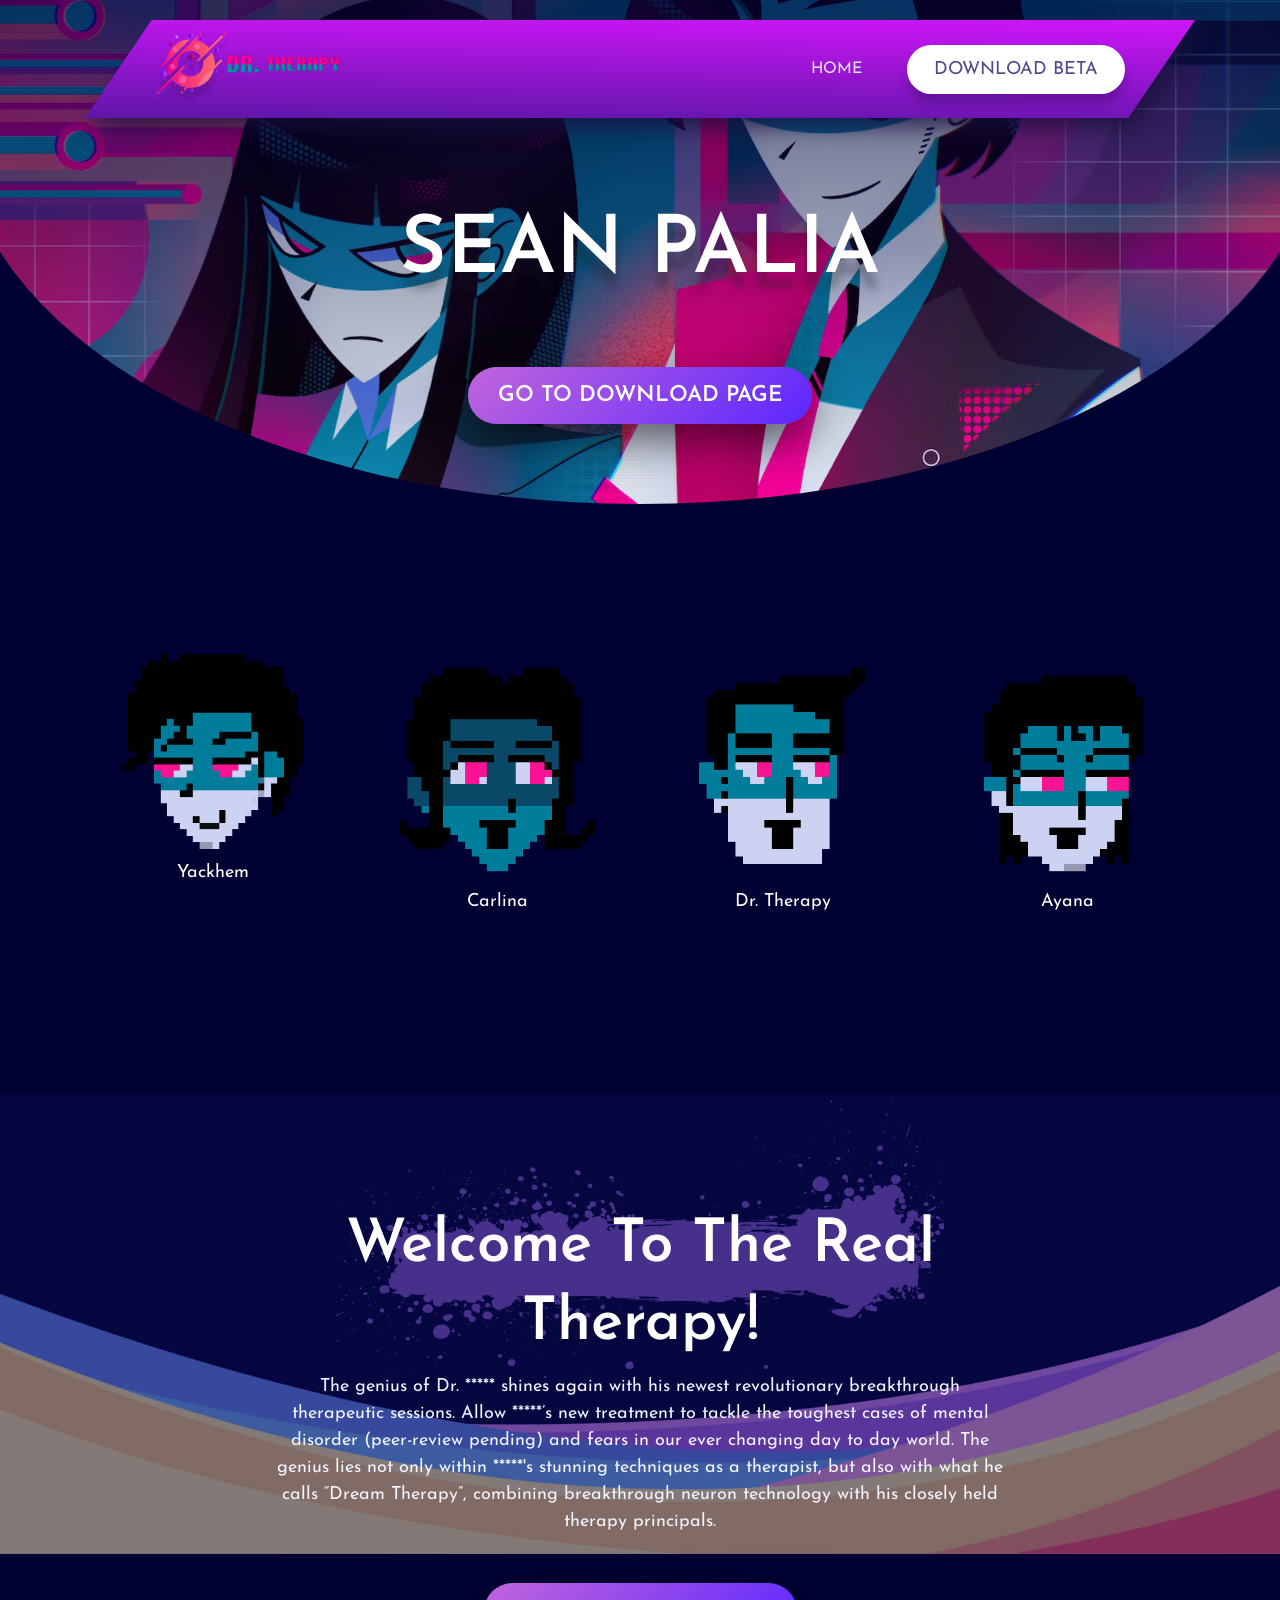
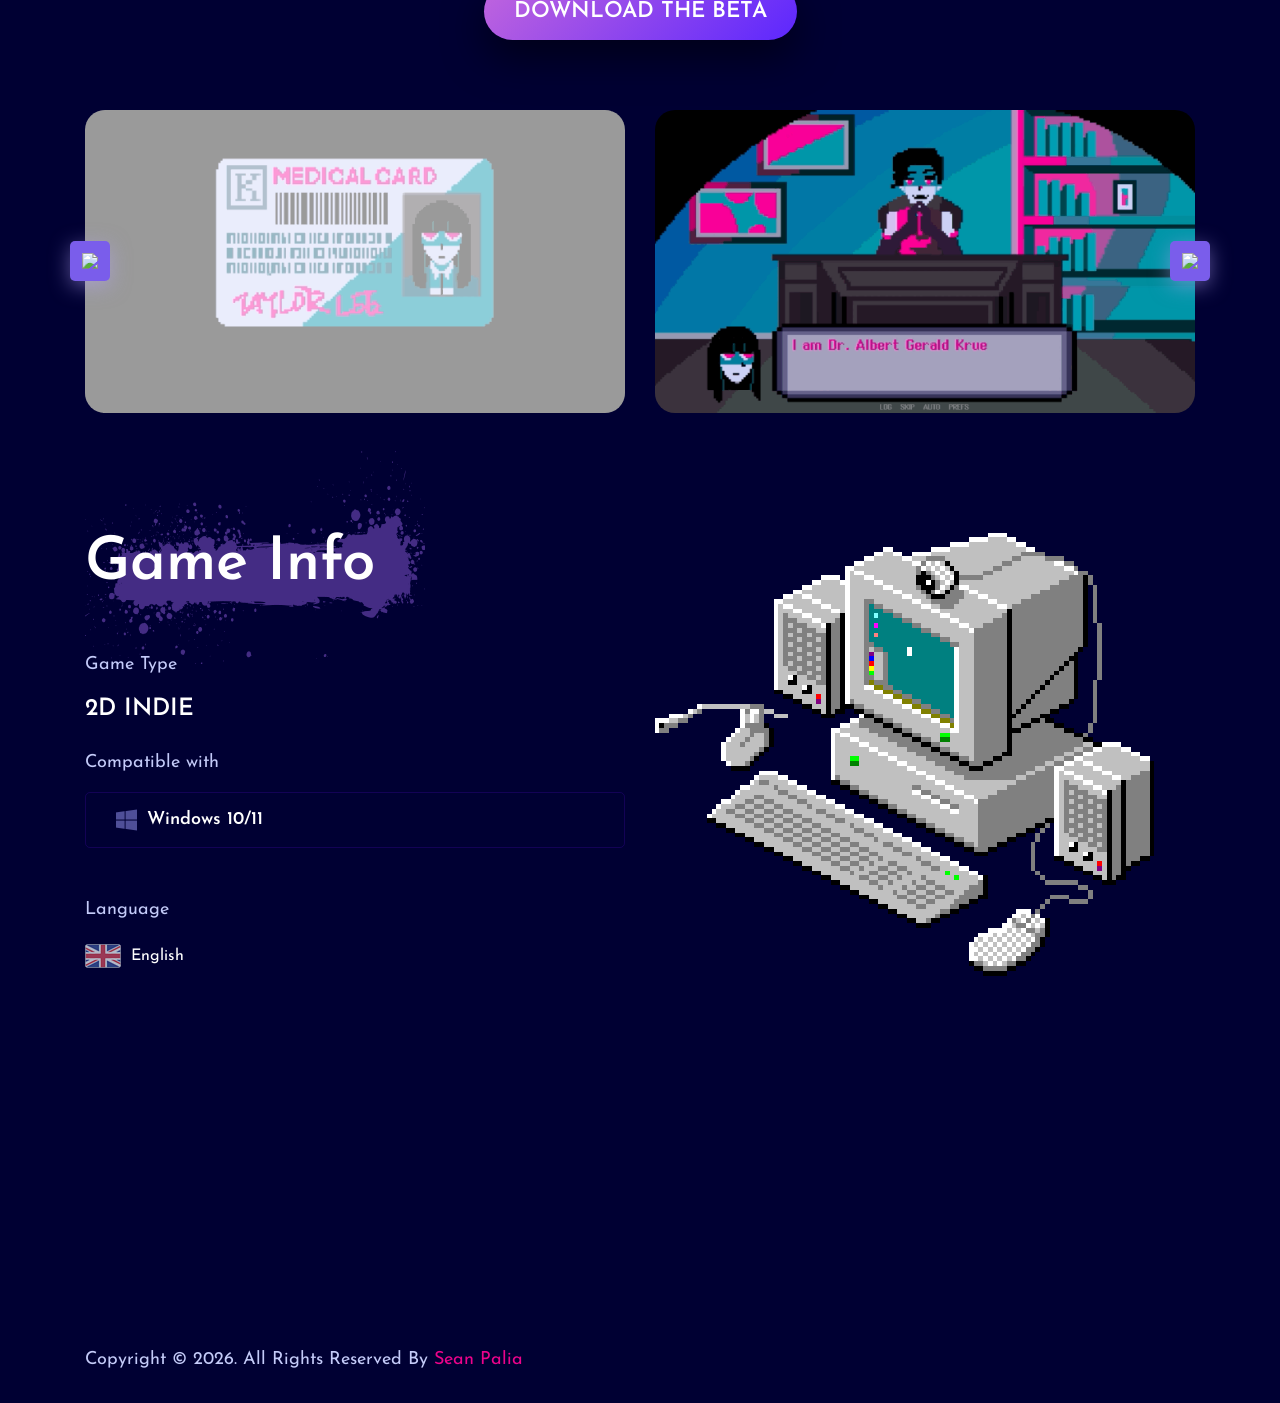
==== commit 21005422: "Update index.html" ====
--- a/index.html
+++ b/index.html
@@ -195,4 +195,4 @@
 </body>
 
 <!-- Mirrored from www.seanjourneys.org/ by HTTrack Website Copier/3.x [XR&CO'2014], Sat, 14 Mar 2026 15:33:36 GMT -->
-</html>+</html>
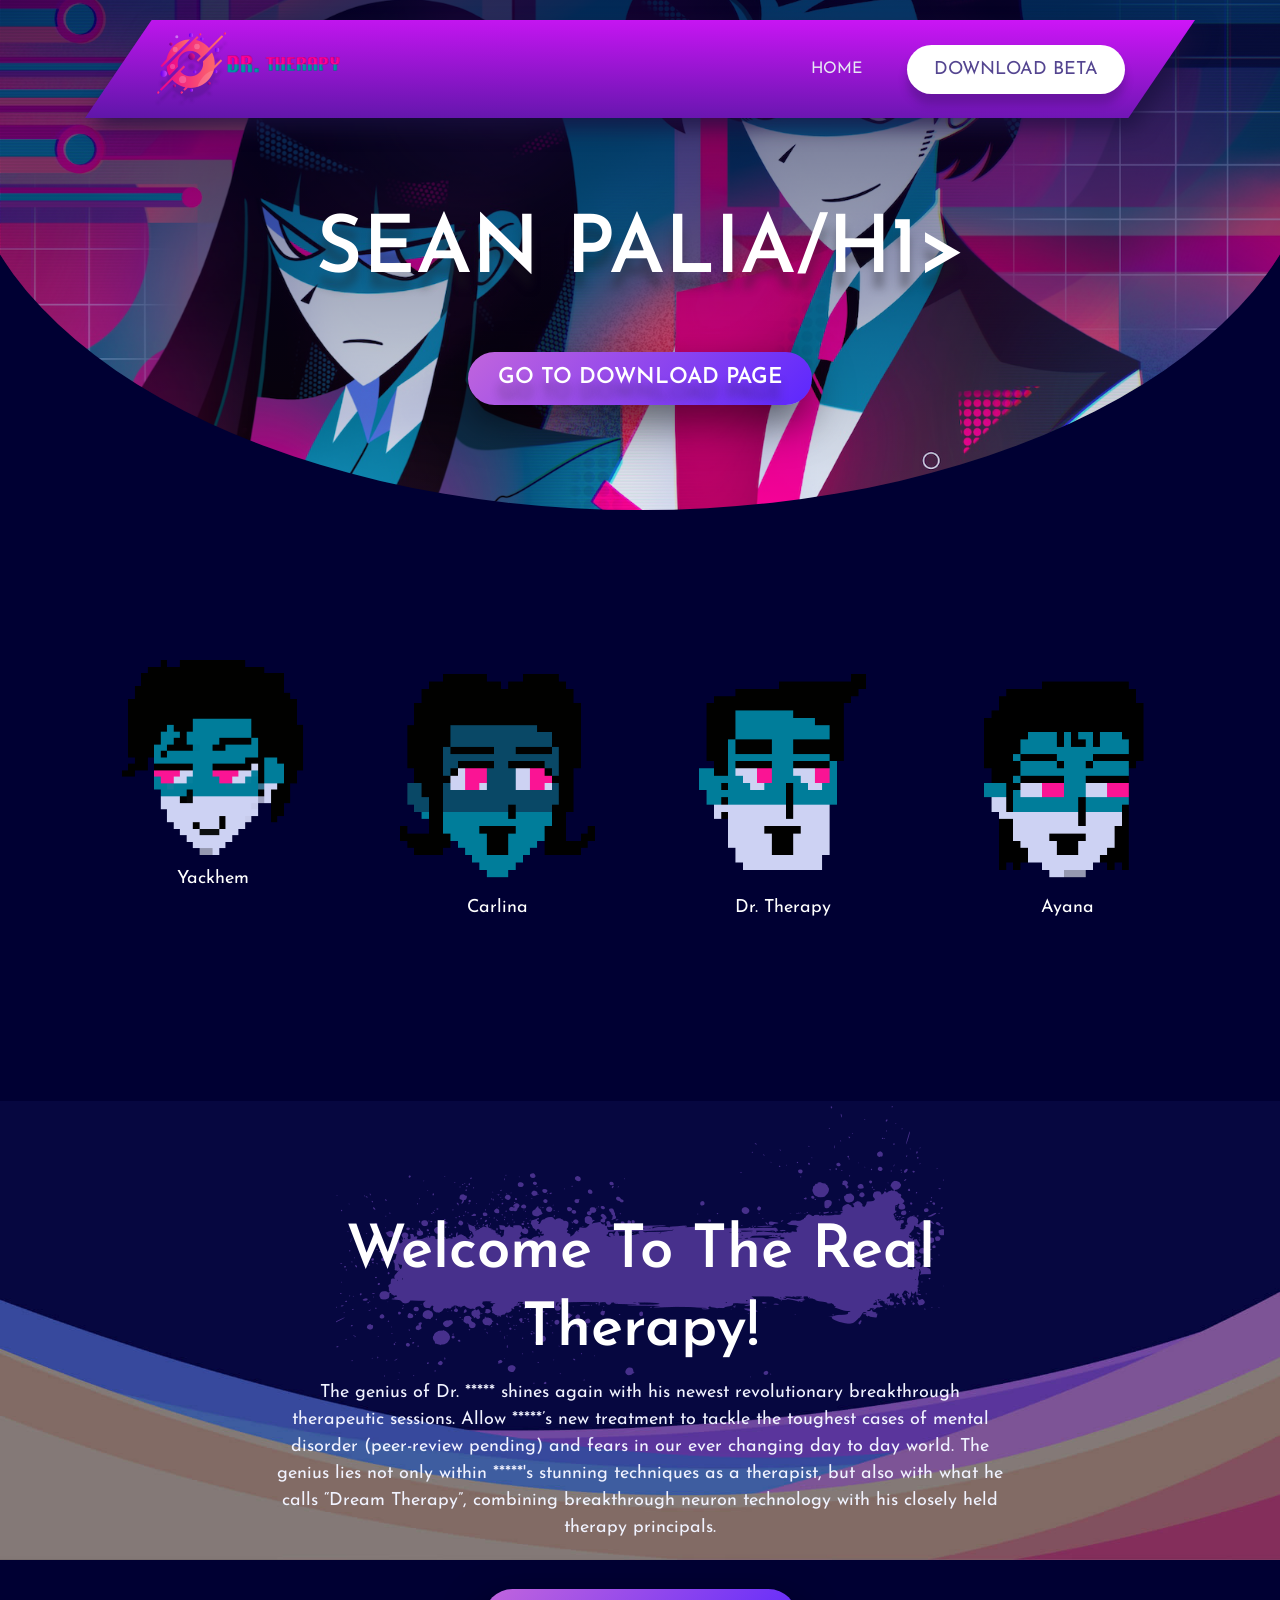
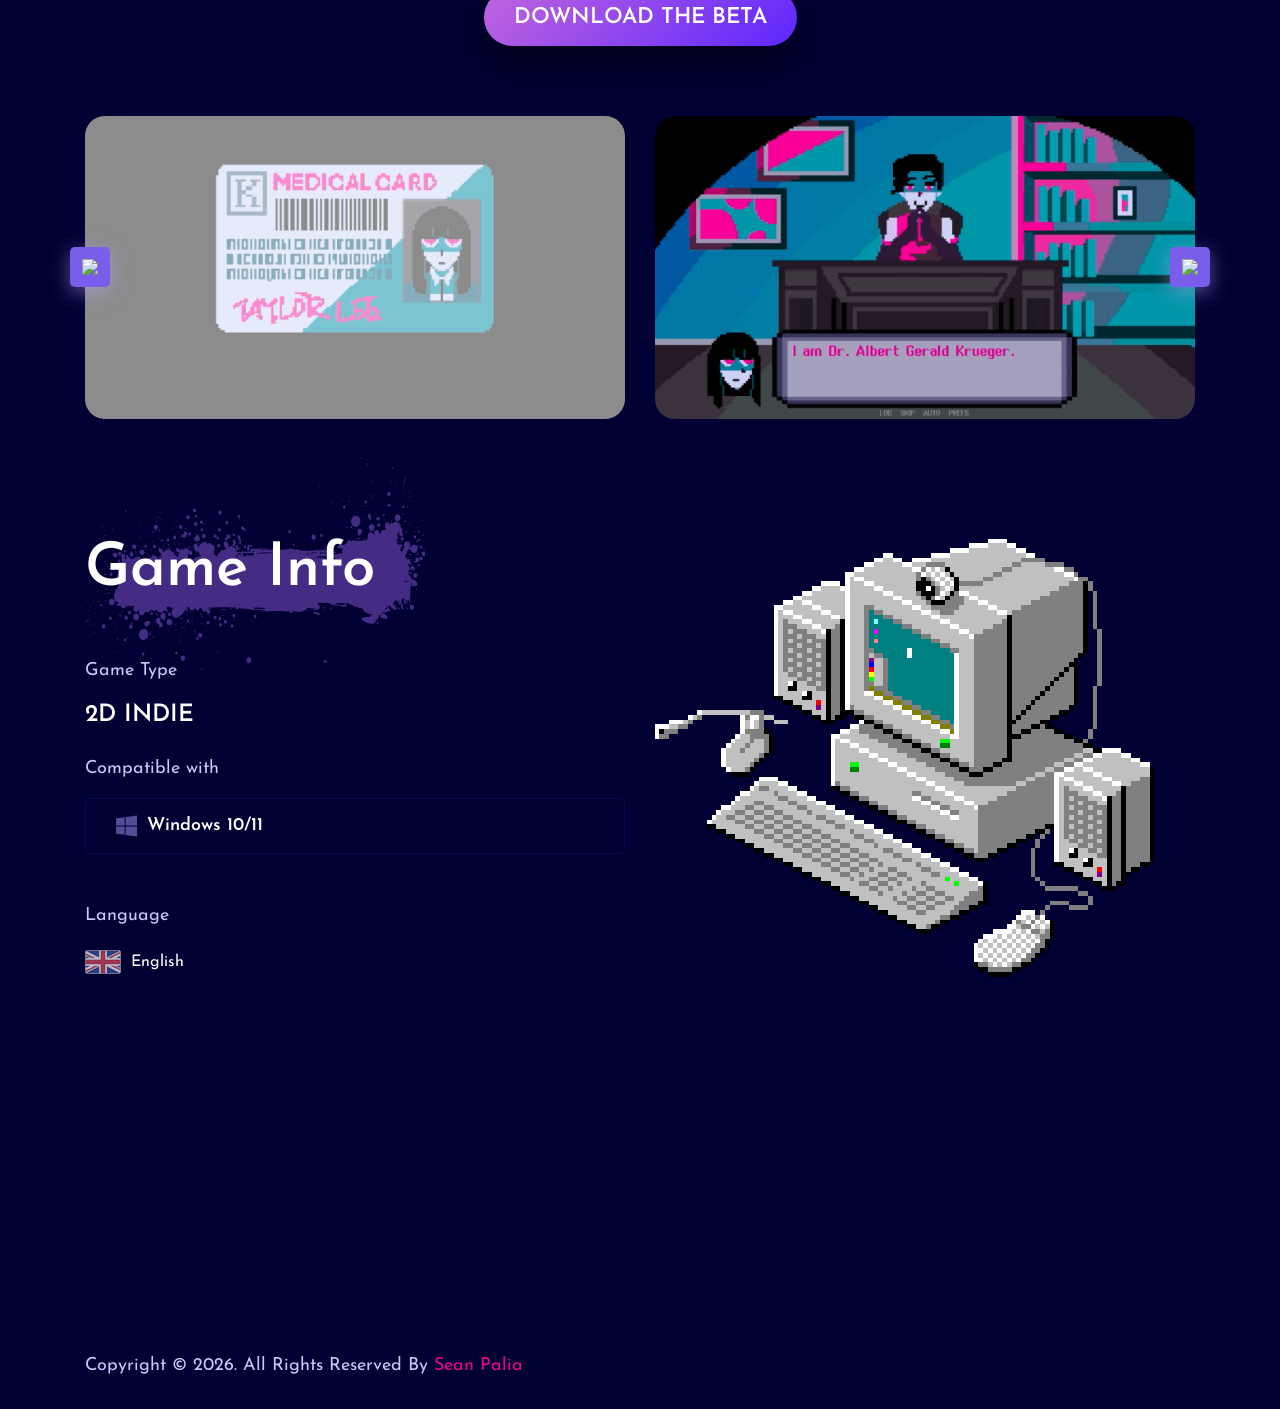
==== commit a6e9152c: "Update index.html" ====
--- a/index.html
+++ b/index.html
@@ -73,7 +73,7 @@
         <div class="row">
           <div class="col-lg-12">
             <div class="single-game-hero text-center">
-              <h1 class="game-name">Sean Palia</h1>
+              <h1 class="game-name">Sean Palia/h1>
               <div>
                 <a href="download.html" class="cmn-btn style--two mt-5">Go to Download Page</a>
               </div>
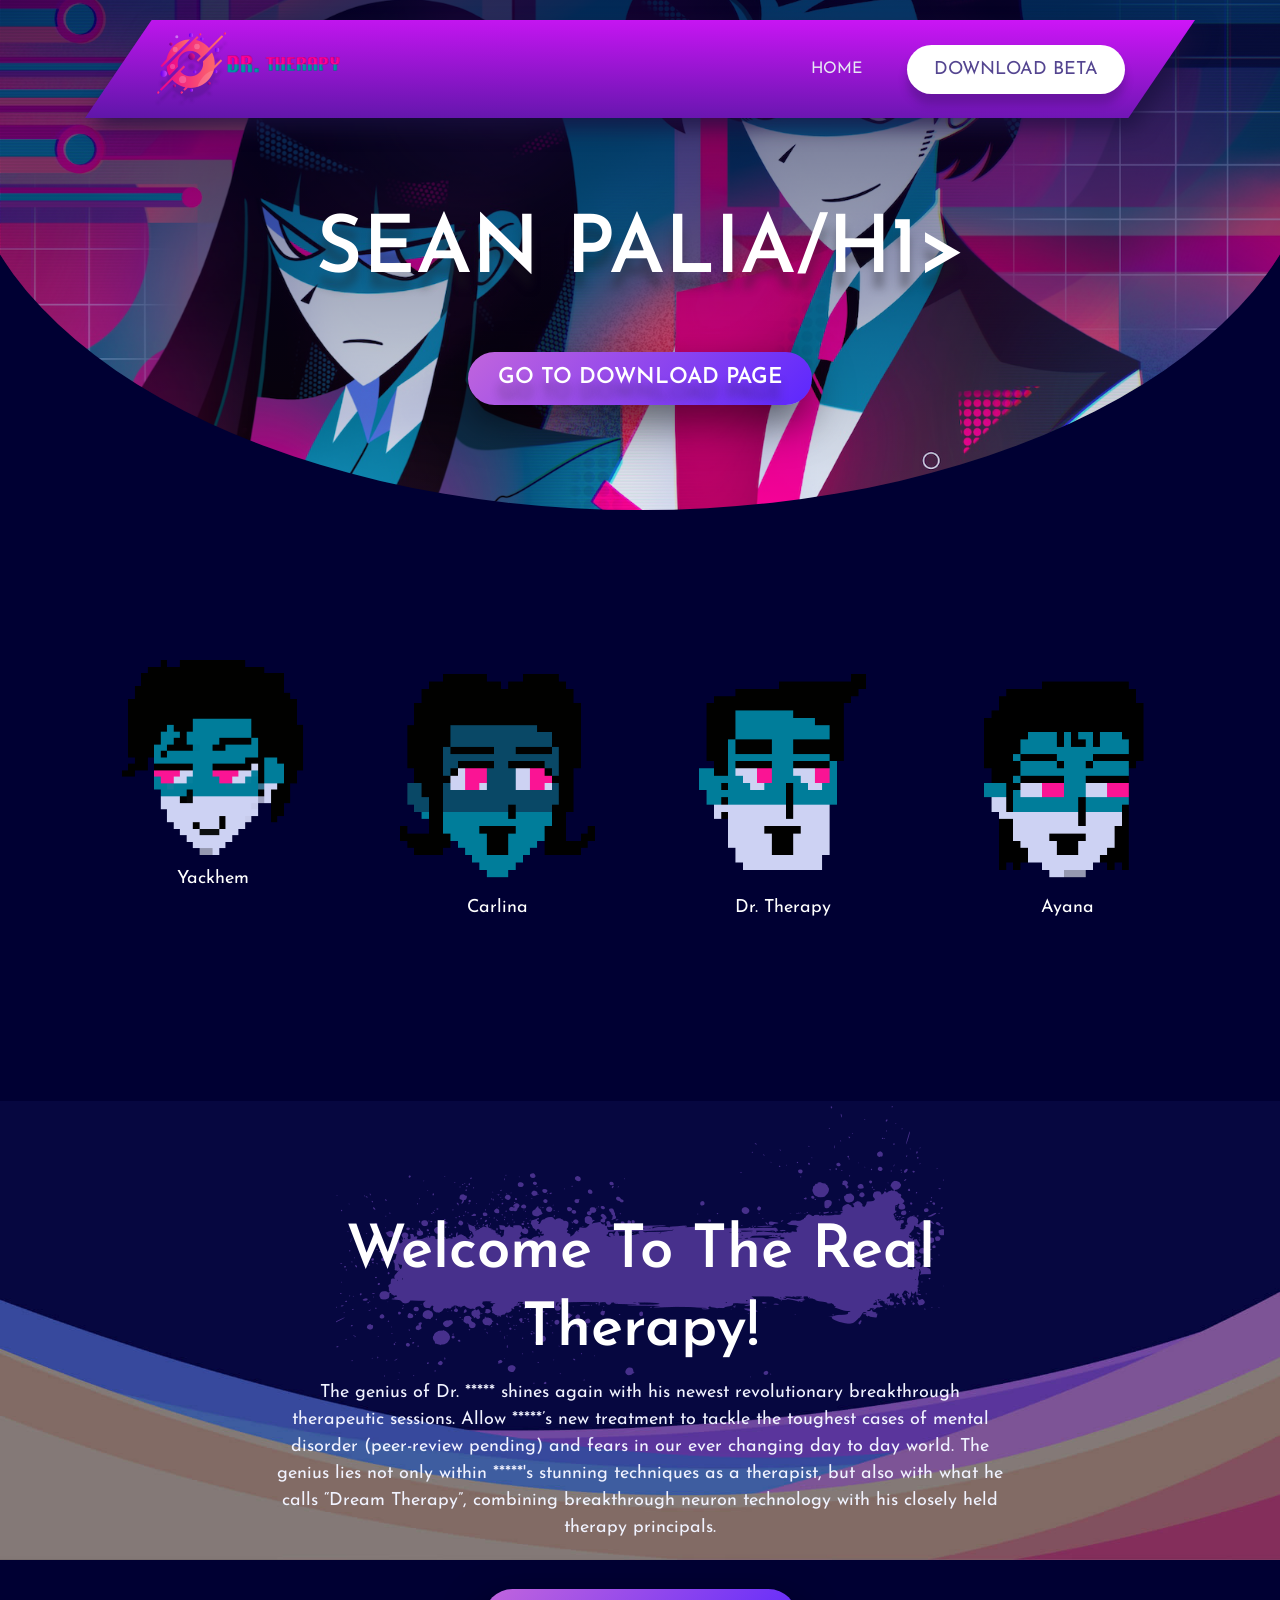
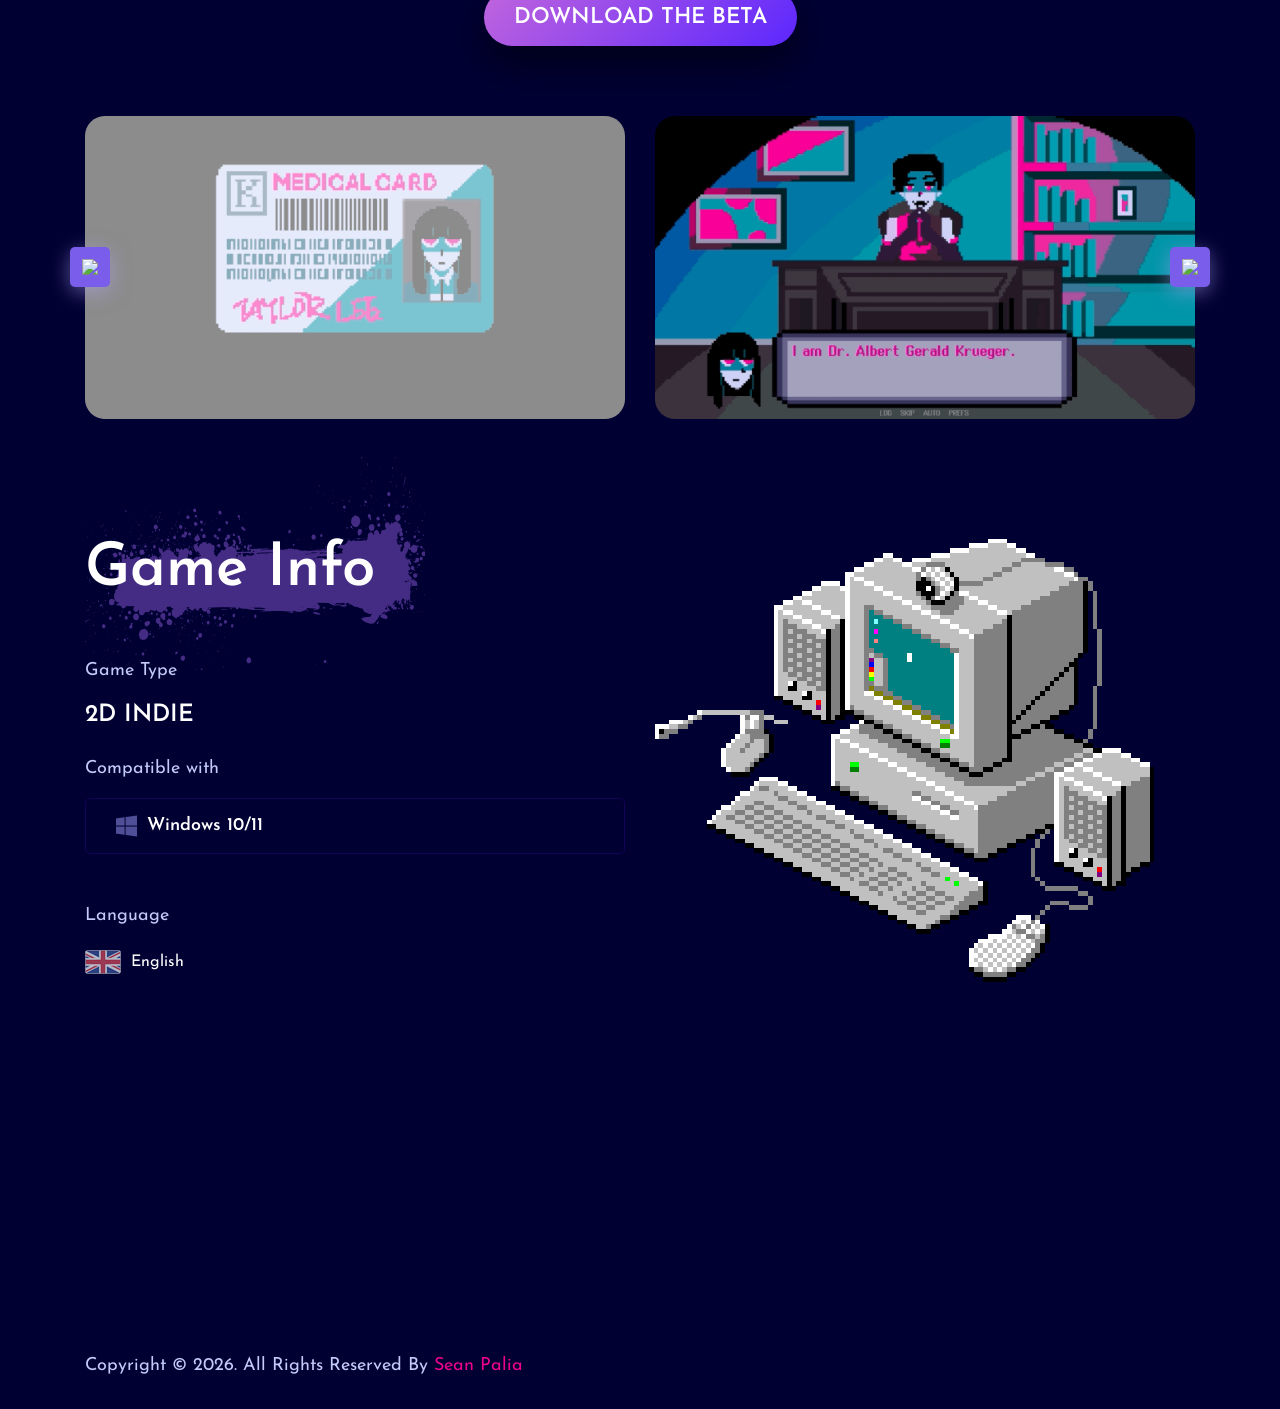
==== commit ee8756c1: "Update index.html" ====
--- a/index.html
+++ b/index.html
@@ -6,7 +6,7 @@
 <head>
   <meta charset="UTF-8">
   <meta name="viewport" content="width=device-width, initial-scale=1.0">
-  <title>Sean Palia</title>
+  <title>Sean Pali</title>
   <meta name="description" content="Sean Palia is a 2D indie therapy game. Explore the world, meet memorable characters, and download the latest beta from the official page.">
   <meta property="og:title" content="Sean Palia">
   <meta property="og:description" content="Sean Palia is a 2D, Indie and Therapy game. Take your time and see more infos in website.">
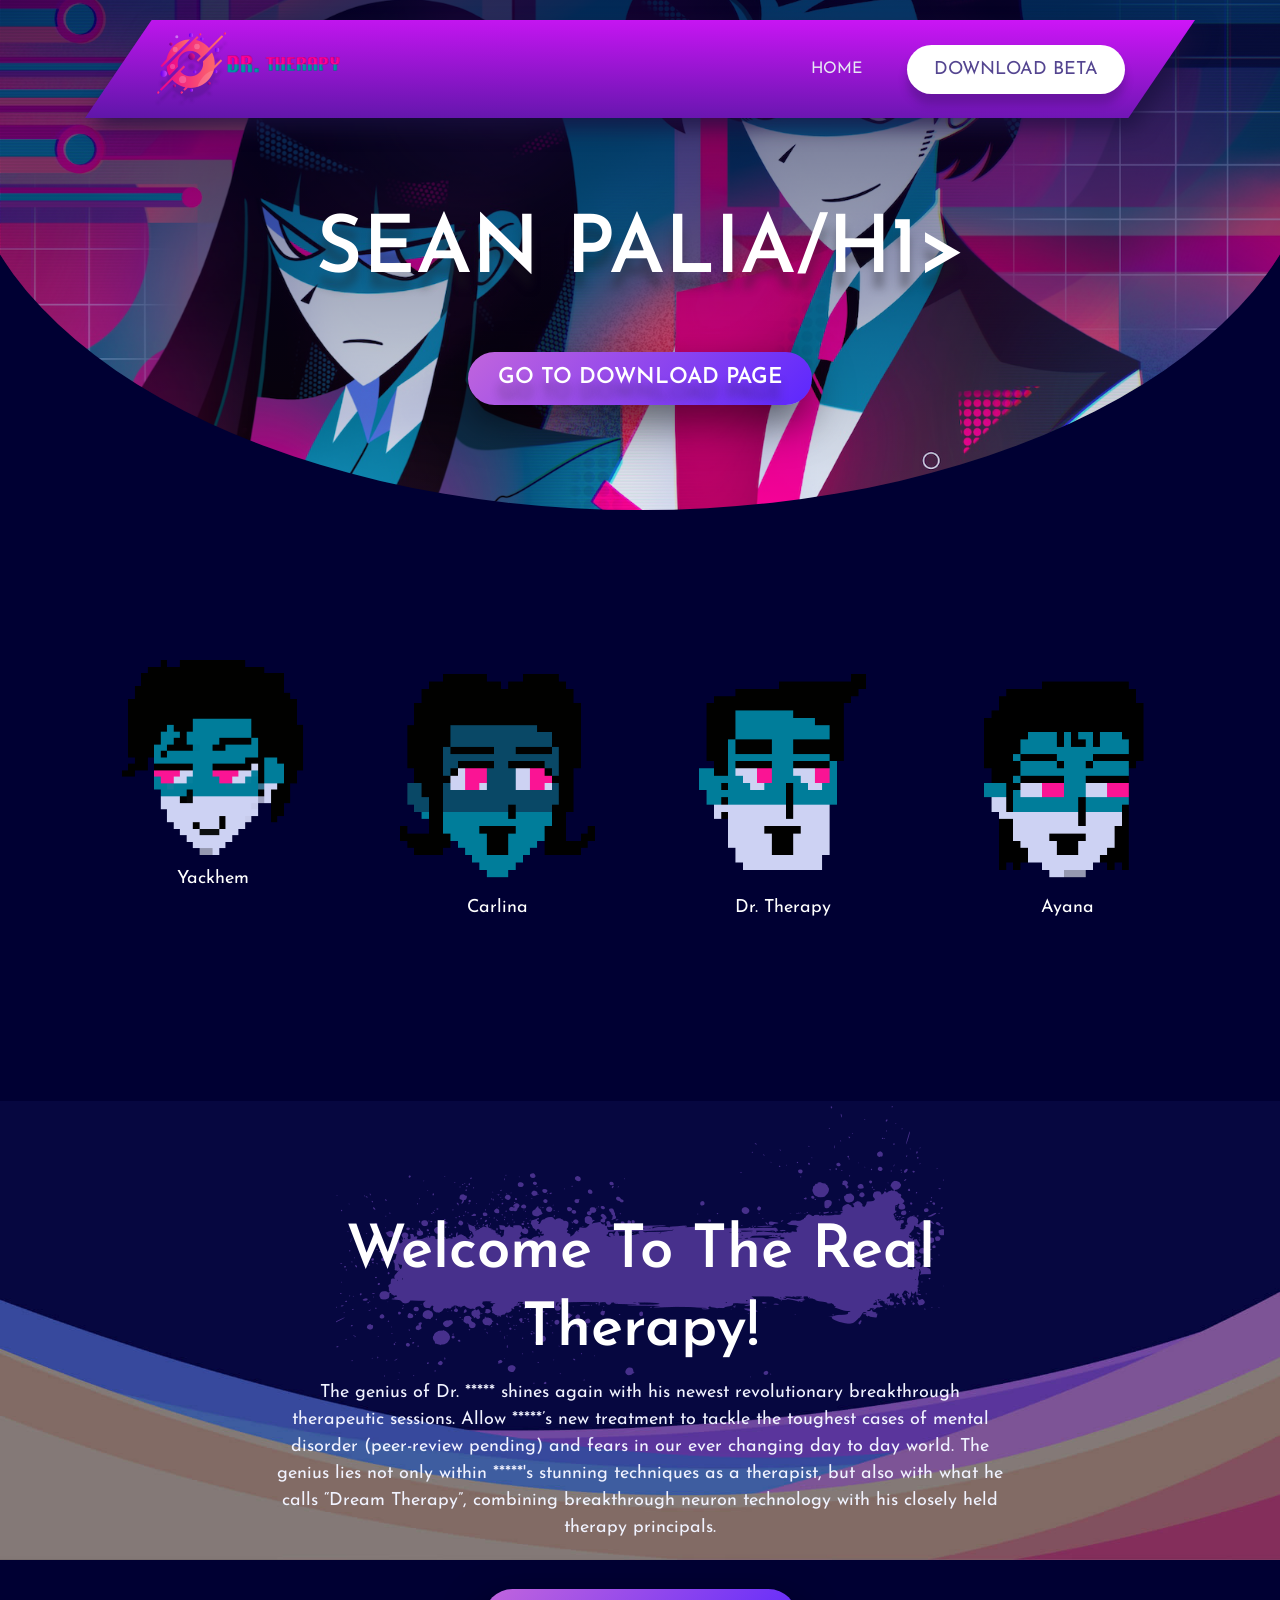
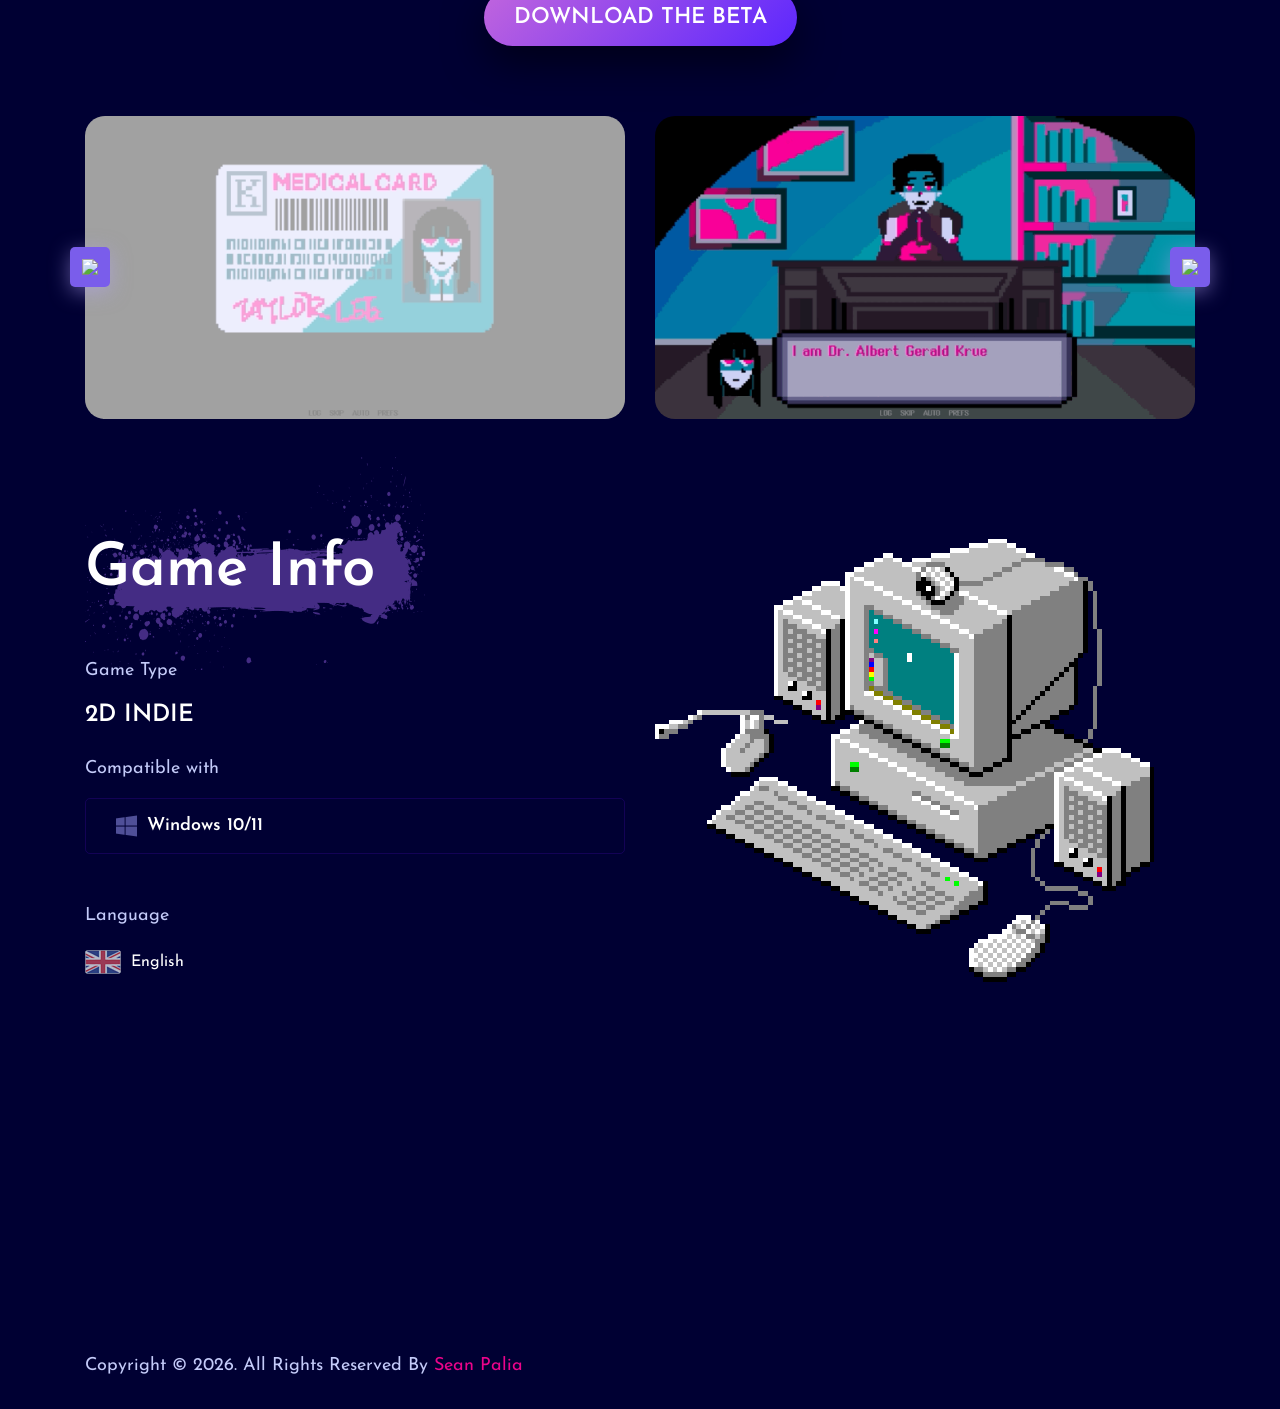
==== commit 0b7027b5: "Update index.html" ====
--- a/index.html
+++ b/index.html
@@ -6,7 +6,7 @@
 <head>
   <meta charset="UTF-8">
   <meta name="viewport" content="width=device-width, initial-scale=1.0">
-  <title>Sean Pali</title>
+  <title>Sean Palia</title>
   <meta name="description" content="Sean Palia is a 2D indie therapy game. Explore the world, meet memorable characters, and download the latest beta from the official page.">
   <meta property="og:title" content="Sean Palia">
   <meta property="og:description" content="Sean Palia is a 2D, Indie and Therapy game. Take your time and see more infos in website.">
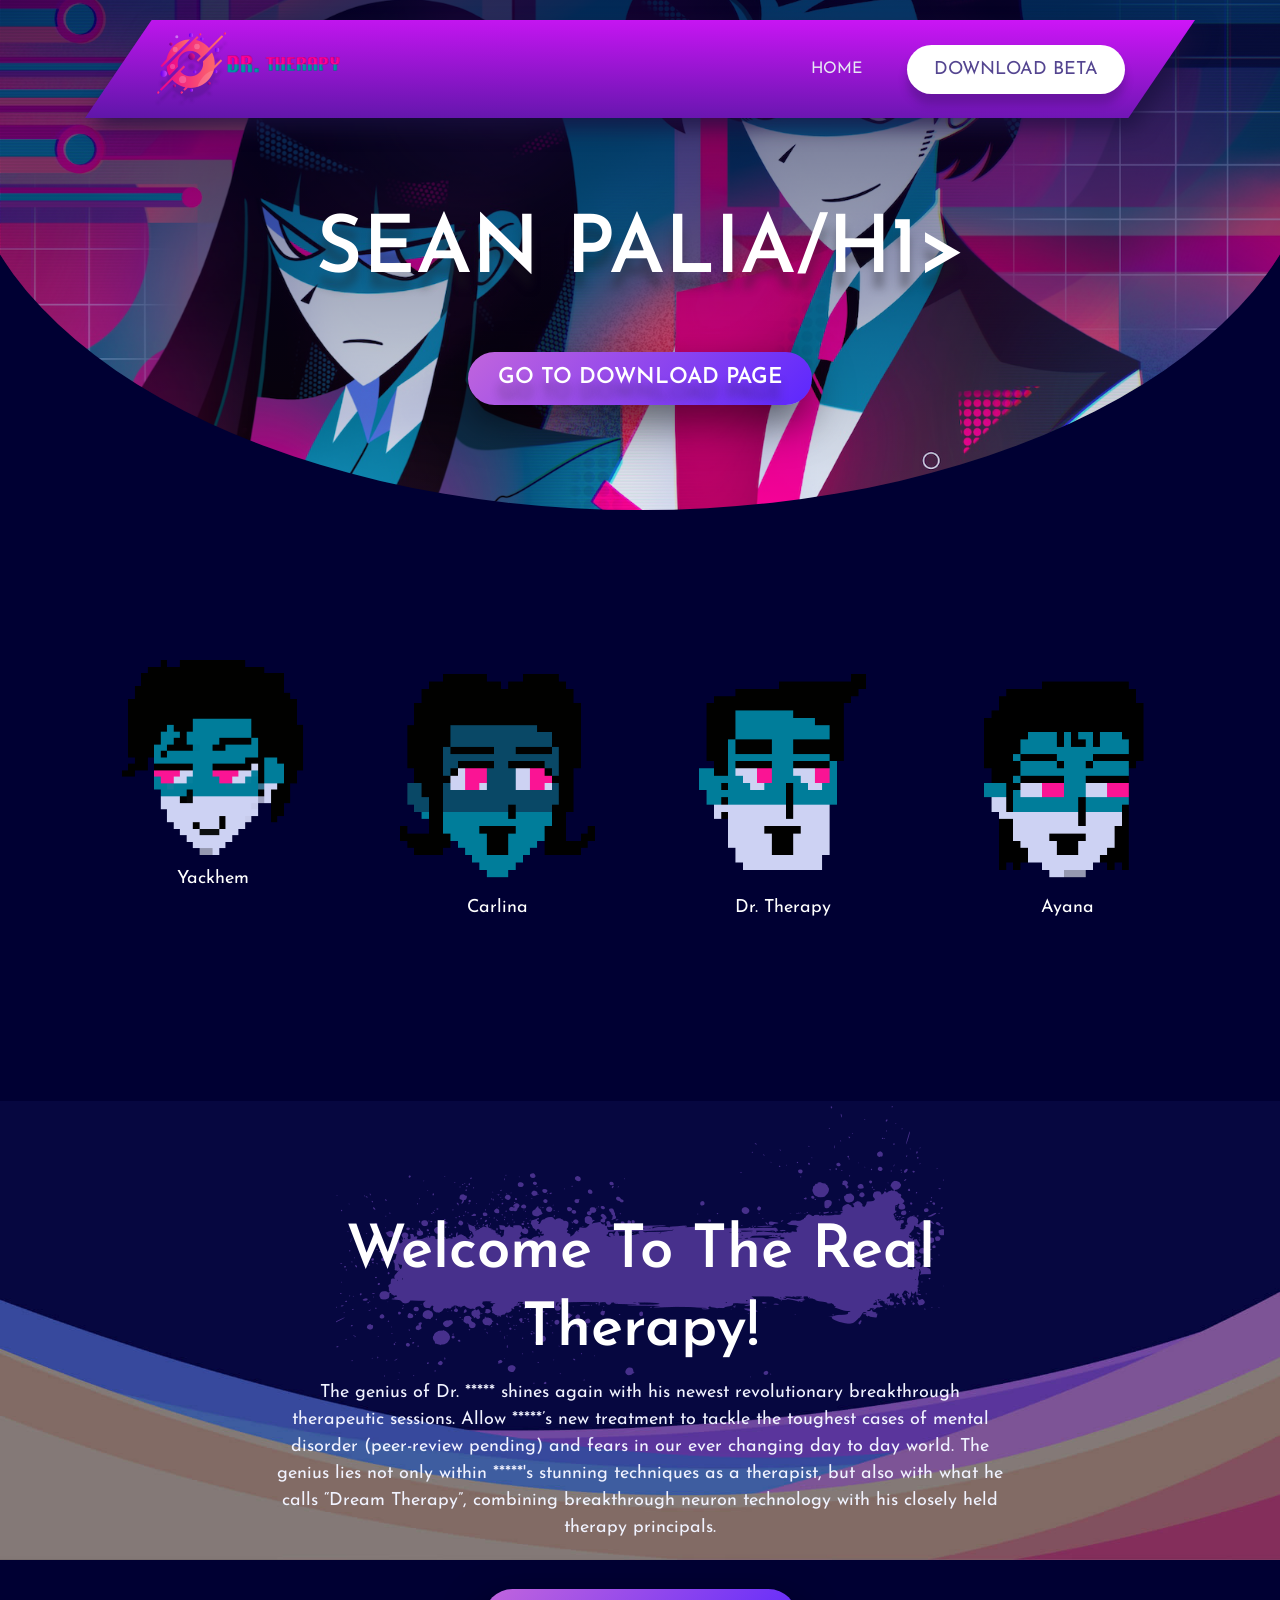
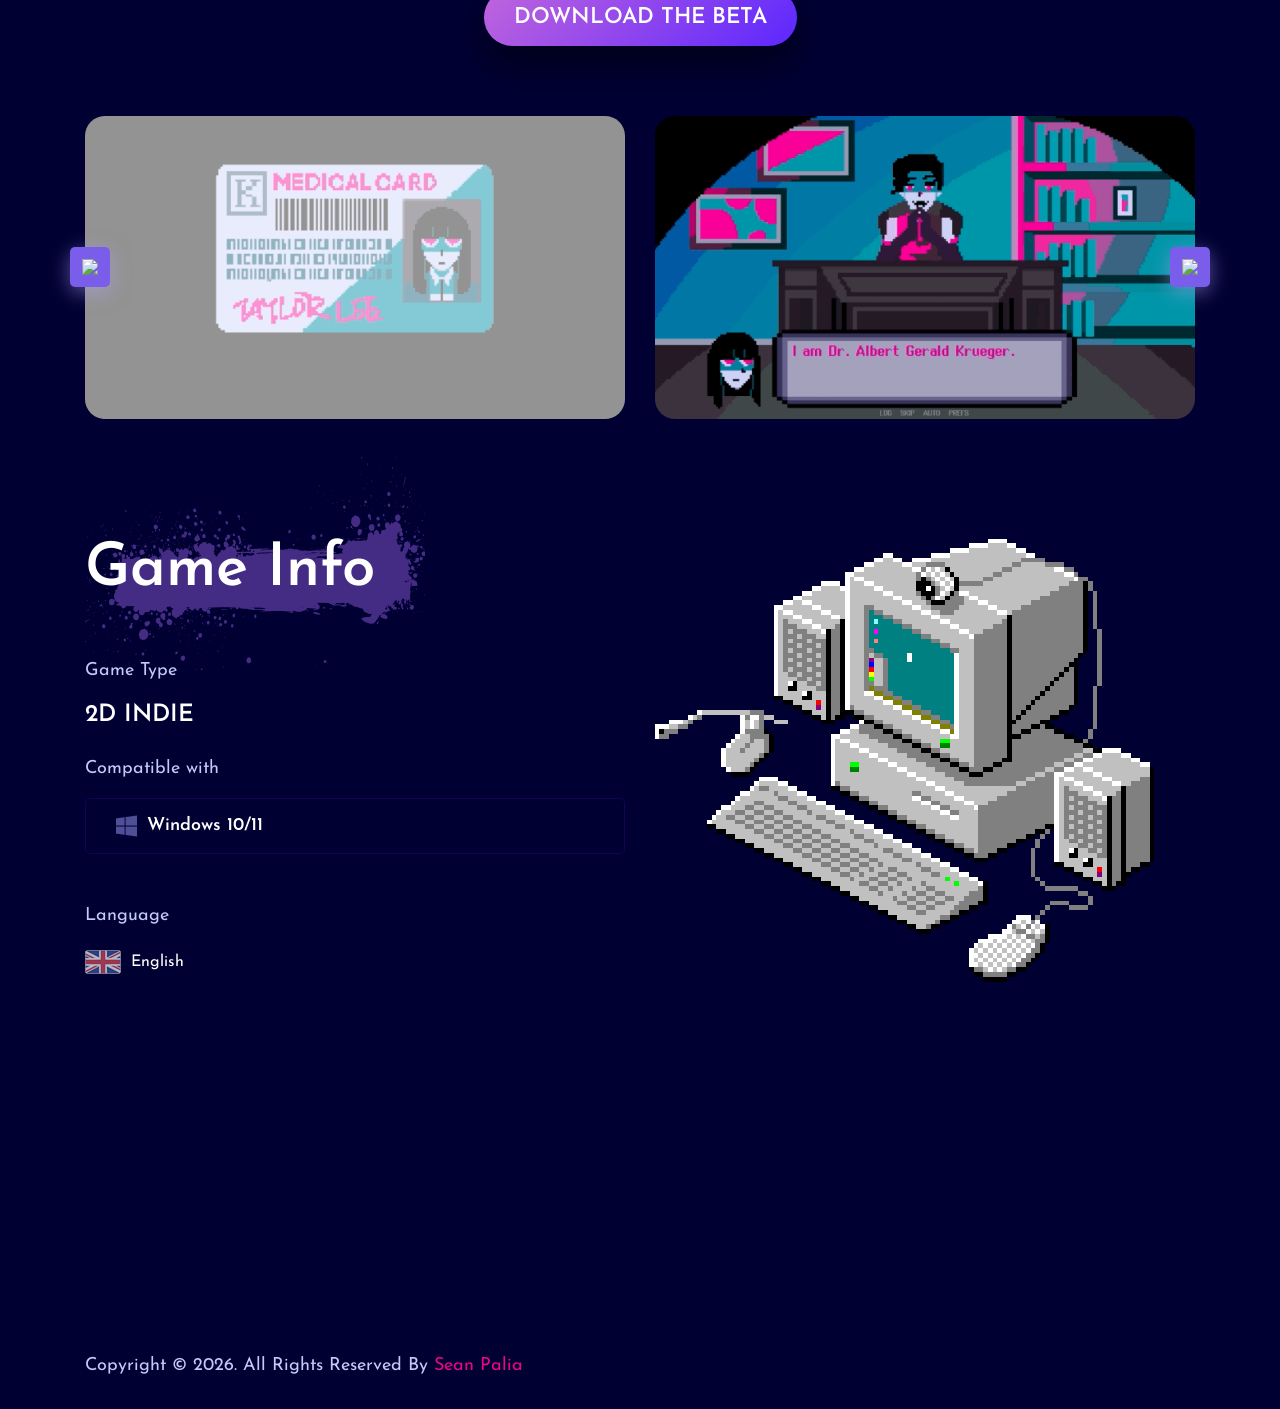
==== commit 1bfbd8c4: "Add files via upload" ====
--- a/index.html
+++ b/index.html
@@ -1,198 +1,198 @@
-<!DOCTYPE html>
-<html lang="en">
-
-<!-- Mirrored from www.seanjourneys.org/ by HTTrack Website Copier/3.x [XR&CO'2014], Sat, 14 Mar 2026 15:33:20 GMT -->
-<!-- Added by HTTrack --><meta http-equiv="content-type" content="text/html;charset=utf-8" /><!-- /Added by HTTrack -->
-<head>
-  <meta charset="UTF-8">
-  <meta name="viewport" content="width=device-width, initial-scale=1.0">
-  <title>Sean Palia</title>
-  <meta name="description" content="Sean Palia is a 2D indie therapy game. Explore the world, meet memorable characters, and download the latest beta from the official page.">
-  <meta property="og:title" content="Sean Palia">
-  <meta property="og:description" content="Sean Palia is a 2D, Indie and Therapy game. Take your time and see more infos in website.">
-  <meta property="og:url" content="https://sean-journey.com/">
-  <meta property="og:type" content="website">
-  <meta property="og:image" content="https://cdn.discordapp.com/attachments/1471543554860908779/1480685555737039046/images-9YUft3VPy93D.png?ex=69b09362&amp;is=69af41e2&amp;hm=014924e7847ab50982bd201a446b79c352d2530d7d08c395efb81212d71d51df&amp;">
-  <meta name="theme-color" content="#43B581">
-  <link rel="canonical" href="https://sean-journey.com/">
-  <link rel="icon" type="image/png" href="favicons/547-images-72fq3OWCwYFh.png" sizes="16x16">
-  <link rel="stylesheet" href="css/css-IxWB4lY7jQps.css">
-  <link rel="stylesheet" href="css/css-XIwxACQ8x75P.css">
-  <link rel="stylesheet" href="css/css-FMlQLo7aZIdX.css">
-  <link rel="stylesheet" href="css/css-d6UPQc3RAxbQ.css">
-  <link rel="stylesheet" href="css/css-5JDWLdADN96t.css">
-  <link rel="stylesheet" href="css/css-H0JssrYI01Vh.css">
-  <link rel="stylesheet" href="css/css-qtkO4EIQkeHP.css">
-  <link rel="stylesheet" href="css/css-QfzSubAjtfDZ.css">
-
-</head>
-<body>
-  <div class="preloader">
-    <div class="spinner">
-      <div class="dot1"></div>
-      <div class="dot2"></div>
-    </div>
-  </div>
-
-  <div class="scroll-to-top">
-    <span class="scroll-icon">
-      <i class="las la-arrow-up"></i>
-    </span>
-  </div>
-
-  <div class="page-wrapper">
-    <header class="header">
-      <div class="header__bottom">
-        <div class="container">
-          <nav class="navbar navbar-expand-xl align-items-center">
-            <a class="site-logo site-title" href="index-2.html">
-              <img src="images/images-RcSnmPoXoDvJ.png" alt="Sean Palia logo">
-              <span class="logo-icon"><i class="flaticon-fire"></i></span>
-            </a>
-
-            <button class="navbar-toggler ml-auto" type="button" data-toggle="collapse" data-target="#navbarSupportedContent" aria-controls="navbarSupportedContent" aria-expanded="false" aria-label="Toggle navigation">
-              <span class="menu-toggle"></span>
-            </button>
-
-            <div class="collapse navbar-collapse" id="navbarSupportedContent">
-              <ul class="navbar-nav main-menu ml-auto">
-                <li class="menu_has_children"><a href="index.html">Home</a></li>
-              </ul>
-              <div class="nav-right">
-                <a href="download.html">Download Beta</a>
-              </div>
-            </div>
-          </nav>
-        </div>
-      </div>
-    </header>
-
-    <section class="inner-hero style--three">
-      <div class="clip-path-img"><img src="images/images-9YUft3VPy93D.png" alt="Sean Palia artwork"></div>
-      <div class="container">
-        <div class="row">
-          <div class="col-lg-12">
-            <div class="single-game-hero text-center">
-              <h1 class="game-name">Sean Palia/h1>
-              <div>
-                <a href="download.html" class="cmn-btn style--two mt-5">Go to Download Page</a>
-              </div>
-            </div>
-          </div>
-        </div>
-      </div>
-    </section>
-
-    <div class="pt-120 pb-120">
-      <div class="container">
-        <div class="row mb-none-30">
-          <div class="col-lg-3 col-sm-6 mb-30">
-            <div class="feature-card bg_img" data-background="assets/images/elements/features/bg-1.png">
-              <div class="feature-card__icon"><img src="images/images-UntHGE5ipt9d.png" alt="Yackhem"></div>
-              <div class="feature-card__content"><p class="text-white">Yackhem</p></div>
-            </div>
-          </div>
-          <div class="col-lg-3 col-sm-6 mb-30">
-            <div class="feature-card bg_img" data-background="assets/images/elements/features/bg-2.png">
-              <div class="feature-card__icon"><img src="images/images-X0S0oBX2FQmn.png" alt="Carlina"></div>
-              <div class="feature-card__content"><p class="text-white">Carlina</p></div>
-            </div>
-          </div>
-          <div class="col-lg-3 col-sm-6 mb-30">
-            <div class="feature-card bg_img" data-background="assets/images/elements/features/bg-3.png">
-              <div class="feature-card__icon"><img src="images/images-pfYqk3it9gAr.png" alt="Dr. Therapy"></div>
-              <div class="feature-card__content"><p class="text-white">Dr. Therapy</p></div>
-            </div>
-          </div>
-          <div class="col-lg-3 col-sm-6 mb-30">
-            <div class="feature-card bg_img" data-background="assets/images/elements/features/bg-4.png">
-              <div class="feature-card__icon"><img src="images/images-PwZuIJb8jVUO.png" alt="Ayana"></div>
-              <div class="feature-card__content"><p class="text-white">Ayana</p></div>
-            </div>
-          </div>
-        </div>
-      </div>
-    </div>
-
-    <section class="pt-120 position-relative">
-      <div class="bg-el"><img src="images/images-v4P0TdIMLBCH.jpg" alt="Background artwork"></div>
-      <div class="container">
-        <div class="row justify-content-center">
-          <div class="col-lg-8">
-            <div class="section-header text-center has--bg">
-              <div class="header-image"><img src="images/images-P5N8uVR3KMIM.png" alt="Header art"></div>
-              <h2 class="section-title">Welcome To The Real Therapy!</h2>
-              <p>The genius of Dr. ***** shines again with his newest revolutionary breakthrough therapeutic sessions. Allow *****’s new treatment to tackle the toughest cases of mental disorder (peer-review pending) and fears in our ever changing day to day world. The genius lies not only within *****'s stunning techniques as a therapist, but also with what he calls “Dream Therapy”, combining breakthrough neuron technology with his closely held therapy principals.</p>
-              <a href="download.html" class="cmn-btn style--two mt-5">Download the Beta</a>
-            </div>
-          </div>
-        </div>
-
-        <div class="single-game-slider">
-          <div class="single-slide"><img src="images/images-fbXur6ItQhY5.jpg" alt="Sean Palia screenshot 1"></div>
-          <div class="single-slide"><img src="images/images-9a9Xf6.png" alt="Sean Palia screenshot 2"></div>
-          <div class="single-slide"><img src="images/images-DHHdN8.png" alt="Sean Palia screenshot 3"></div>
-          <div class="single-slide"><img src="images/images-fDki8O.jpg" alt="Sean Palia screenshot 4"></div>
-        </div>
-      </div>
-    </section>
-
-    <section class="pt-120 pb-120">
-      <div class="container">
-        <div class="row">
-          <div class="col-lg-6">
-            <div class="section-header has--bg mb-5">
-              <div class="header-image justify-content-start"><img src="images/images-zzeDLjDer0Ff.png" alt="Game info"></div>
-              <h2 class="section-title">Game Info</h2>
-            </div>
-            <p>Game Type</p>
-            <h3 class="text-uppercase mt-3">2D Indie</h3>
-            <p class="mt-4">Compatible with</p>
-            <div class="game-compatible mt-3">
-              <div class="single">
-                <i class="fab fa-windows"></i>
-                <h6 class="caption">Windows 10/11</h6>
-              </div>
-            </div>
-            <p class="mt-5">Language</p>
-            <div class="game-language mt-3">
-              <div class="single">
-                <img src="images/images-4wD2h6oa7nn2.png" alt="English">
-                <span class="text-white">English</span>
-              </div>
-            </div>
-          </div>
-          <div class="col-lg-6 mt-lg-0 mt-4">
-            <div class="game-info-thumb">
-              <img src="images/images-RMMjCz6ABaKH.png" alt="Sean Palia game art">
-            </div>
-          </div>
-        </div>
-      </div>
-    </section>
-
-    <footer class="footer-section bg_img" data-background="images/elements/footer.png">
-      <div class="container">
-        <div class="row footer-bottom align-items-center">
-          <div class="col-lg-7 col-md-6 text-md-left text-center">
-            <p class="copy-right-text">Copyright &copy; 2026. All Rights Reserved By <a href="index-2.html">Sean Palia</a></p>
-          </div>
-        </div>
-      </div>
-    </footer>
-  </div>
-
-  <script src="js/458-js-vhM5nTkRwGeE.js"></script>
-  <script src="js/3414-js-tIITz0JOA8AU.js"></script>
-  <script src="js/6328-js-YSzpEnD76Flz.js"></script>
-  <script src="js/8046-js-hfisyvndt5q6.js"></script>
-  <script src="js/7450-js-wHGC4QFabzO2.js"></script>
-  <script src="js/1600-js-KuqgQmobWQ8Y.js"></script>
-  <script src="js/5266-js-9INz7Jg2AazP.js"></script>
-  <script src="js/2627-js-Fd31pqFTUSxp.js"></script>
-  <script src="js/5853-js-1tJf0xvM9SSX.js"></script>
-  <script src="js/4143-js-h2c0jlg7K18U.js"></script>
-</body>
-
-<!-- Mirrored from www.seanjourneys.org/ by HTTrack Website Copier/3.x [XR&CO'2014], Sat, 14 Mar 2026 15:33:36 GMT -->
-</html>
+<!DOCTYPE html>
+<html lang="en">
+
+<!-- Mirrored from www.seanjourneys.org/ by HTTrack Website Copier/3.x [XR&CO'2014], Sat, 14 Mar 2026 15:33:20 GMT -->
+<!-- Added by HTTrack --><meta http-equiv="content-type" content="text/html;charset=utf-8" /><!-- /Added by HTTrack -->
+<head>
+  <meta charset="UTF-8">
+  <meta name="viewport" content="width=device-width, initial-scale=1.0">
+  <title>Sean Palia</title>
+  <meta name="description" content="Sean Palia is a 2D indie therapy game. Explore the world, meet memorable characters, and download the latest beta from the official page.">
+  <meta property="og:title" content="Sean Palia">
+  <meta property="og:description" content="Sean Palia is a 2D, Indie and Therapy game. Take your time and see more infos in website.">
+  <meta property="og:url" content="https://sean-journey.com/">
+  <meta property="og:type" content="website">
+  <meta property="og:image" content="https://cdn.discordapp.com/attachments/1471543554860908779/1480685555737039046/images-9YUft3VPy93D.png?ex=69b09362&amp;is=69af41e2&amp;hm=014924e7847ab50982bd201a446b79c352d2530d7d08c395efb81212d71d51df&amp;">
+  <meta name="theme-color" content="#43B581">
+  <link rel="canonical" href="https://sean-journey.com/">
+  <link rel="icon" type="image/png" href="favicons/547-images-72fq3OWCwYFh.png" sizes="16x16">
+  <link rel="stylesheet" href="css/css-IxWB4lY7jQps.css">
+  <link rel="stylesheet" href="css/css-XIwxACQ8x75P.css">
+  <link rel="stylesheet" href="css/css-FMlQLo7aZIdX.css">
+  <link rel="stylesheet" href="css/css-d6UPQc3RAxbQ.css">
+  <link rel="stylesheet" href="css/css-5JDWLdADN96t.css">
+  <link rel="stylesheet" href="css/css-H0JssrYI01Vh.css">
+  <link rel="stylesheet" href="css/css-qtkO4EIQkeHP.css">
+  <link rel="stylesheet" href="css/css-QfzSubAjtfDZ.css">
+
+</head>
+<body>
+  <div class="preloader">
+    <div class="spinner">
+      <div class="dot1"></div>
+      <div class="dot2"></div>
+    </div>
+  </div>
+
+  <div class="scroll-to-top">
+    <span class="scroll-icon">
+      <i class="las la-arrow-up"></i>
+    </span>
+  </div>
+
+  <div class="page-wrapper">
+    <header class="header">
+      <div class="header__bottom">
+        <div class="container">
+          <nav class="navbar navbar-expand-xl align-items-center">
+            <a class="site-logo site-title" href="index-2.html">
+              <img src="images/images-RcSnmPoXoDvJ.png" alt="Sean Palia logo">
+              <span class="logo-icon"><i class="flaticon-fire"></i></span>
+            </a>
+
+            <button class="navbar-toggler ml-auto" type="button" data-toggle="collapse" data-target="#navbarSupportedContent" aria-controls="navbarSupportedContent" aria-expanded="false" aria-label="Toggle navigation">
+              <span class="menu-toggle"></span>
+            </button>
+
+            <div class="collapse navbar-collapse" id="navbarSupportedContent">
+              <ul class="navbar-nav main-menu ml-auto">
+                <li class="menu_has_children"><a href="index.html">Home</a></li>
+              </ul>
+              <div class="nav-right">
+                <a href="download.html">Download Beta</a>
+              </div>
+            </div>
+          </nav>
+        </div>
+      </div>
+    </header>
+
+    <section class="inner-hero style--three">
+      <div class="clip-path-img"><img src="images/images-9YUft3VPy93D.png" alt="Sean Palia artwork"></div>
+      <div class="container">
+        <div class="row">
+          <div class="col-lg-12">
+            <div class="single-game-hero text-center">
+              <h1 class="game-name">Sean Palia/h1>
+              <div>
+                <a href="download.html" class="cmn-btn style--two mt-5">Go to Download Page</a>
+              </div>
+            </div>
+          </div>
+        </div>
+      </div>
+    </section>
+
+    <div class="pt-120 pb-120">
+      <div class="container">
+        <div class="row mb-none-30">
+          <div class="col-lg-3 col-sm-6 mb-30">
+            <div class="feature-card bg_img" data-background="assets/images/elements/features/bg-1.png">
+              <div class="feature-card__icon"><img src="images/images-UntHGE5ipt9d.png" alt="Yackhem"></div>
+              <div class="feature-card__content"><p class="text-white">Yackhem</p></div>
+            </div>
+          </div>
+          <div class="col-lg-3 col-sm-6 mb-30">
+            <div class="feature-card bg_img" data-background="assets/images/elements/features/bg-2.png">
+              <div class="feature-card__icon"><img src="images/images-X0S0oBX2FQmn.png" alt="Carlina"></div>
+              <div class="feature-card__content"><p class="text-white">Carlina</p></div>
+            </div>
+          </div>
+          <div class="col-lg-3 col-sm-6 mb-30">
+            <div class="feature-card bg_img" data-background="assets/images/elements/features/bg-3.png">
+              <div class="feature-card__icon"><img src="images/images-pfYqk3it9gAr.png" alt="Dr. Therapy"></div>
+              <div class="feature-card__content"><p class="text-white">Dr. Therapy</p></div>
+            </div>
+          </div>
+          <div class="col-lg-3 col-sm-6 mb-30">
+            <div class="feature-card bg_img" data-background="assets/images/elements/features/bg-4.png">
+              <div class="feature-card__icon"><img src="images/images-PwZuIJb8jVUO.png" alt="Ayana"></div>
+              <div class="feature-card__content"><p class="text-white">Ayana</p></div>
+            </div>
+          </div>
+        </div>
+      </div>
+    </div>
+
+    <section class="pt-120 position-relative">
+      <div class="bg-el"><img src="images/images-v4P0TdIMLBCH.jpg" alt="Background artwork"></div>
+      <div class="container">
+        <div class="row justify-content-center">
+          <div class="col-lg-8">
+            <div class="section-header text-center has--bg">
+              <div class="header-image"><img src="images/images-P5N8uVR3KMIM.png" alt="Header art"></div>
+              <h2 class="section-title">Welcome To The Real Therapy!</h2>
+              <p>The genius of Dr. ***** shines again with his newest revolutionary breakthrough therapeutic sessions. Allow *****’s new treatment to tackle the toughest cases of mental disorder (peer-review pending) and fears in our ever changing day to day world. The genius lies not only within *****'s stunning techniques as a therapist, but also with what he calls “Dream Therapy”, combining breakthrough neuron technology with his closely held therapy principals.</p>
+              <a href="download.html" class="cmn-btn style--two mt-5">Download the Beta</a>
+            </div>
+          </div>
+        </div>
+
+        <div class="single-game-slider">
+          <div class="single-slide"><img src="images/images-fbXur6ItQhY5.jpg" alt="Sean Palia screenshot 1"></div>
+          <div class="single-slide"><img src="images/images-9a9Xf6.png" alt="Sean Palia screenshot 2"></div>
+          <div class="single-slide"><img src="images/images-DHHdN8.png" alt="Sean Palia screenshot 3"></div>
+          <div class="single-slide"><img src="images/images-fDki8O.jpg" alt="Sean Palia screenshot 4"></div>
+        </div>
+      </div>
+    </section>
+
+    <section class="pt-120 pb-120">
+      <div class="container">
+        <div class="row">
+          <div class="col-lg-6">
+            <div class="section-header has--bg mb-5">
+              <div class="header-image justify-content-start"><img src="images/images-zzeDLjDer0Ff.png" alt="Game info"></div>
+              <h2 class="section-title">Game Info</h2>
+            </div>
+            <p>Game Type</p>
+            <h3 class="text-uppercase mt-3">2D Indie</h3>
+            <p class="mt-4">Compatible with</p>
+            <div class="game-compatible mt-3">
+              <div class="single">
+                <i class="fab fa-windows"></i>
+                <h6 class="caption">Windows 10/11</h6>
+              </div>
+            </div>
+            <p class="mt-5">Language</p>
+            <div class="game-language mt-3">
+              <div class="single">
+                <img src="images/images-4wD2h6oa7nn2.png" alt="English">
+                <span class="text-white">English</span>
+              </div>
+            </div>
+          </div>
+          <div class="col-lg-6 mt-lg-0 mt-4">
+            <div class="game-info-thumb">
+              <img src="images/images-RMMjCz6ABaKH.png" alt="Sean Palia game art">
+            </div>
+          </div>
+        </div>
+      </div>
+    </section>
+
+    <footer class="footer-section bg_img" data-background="images/elements/footer.png">
+      <div class="container">
+        <div class="row footer-bottom align-items-center">
+          <div class="col-lg-7 col-md-6 text-md-left text-center">
+            <p class="copy-right-text">Copyright &copy; 2026. All Rights Reserved By <a href="index-2.html">Sean Palia</a></p>
+          </div>
+        </div>
+      </div>
+    </footer>
+  </div>
+
+  <script src="js/458-js-vhM5nTkRwGeE.js"></script>
+  <script src="js/3414-js-tIITz0JOA8AU.js"></script>
+  <script src="js/6328-js-YSzpEnD76Flz.js"></script>
+  <script src="js/8046-js-hfisyvndt5q6.js"></script>
+  <script src="js/7450-js-wHGC4QFabzO2.js"></script>
+  <script src="js/1600-js-KuqgQmobWQ8Y.js"></script>
+  <script src="js/5266-js-9INz7Jg2AazP.js"></script>
+  <script src="js/2627-js-Fd31pqFTUSxp.js"></script>
+  <script src="js/5853-js-1tJf0xvM9SSX.js"></script>
+  <script src="js/4143-js-h2c0jlg7K18U.js"></script>
+</body>
+
+<!-- Mirrored from www.seanjourneys.org/ by HTTrack Website Copier/3.x [XR&CO'2014], Sat, 14 Mar 2026 15:33:36 GMT -->
+</html>
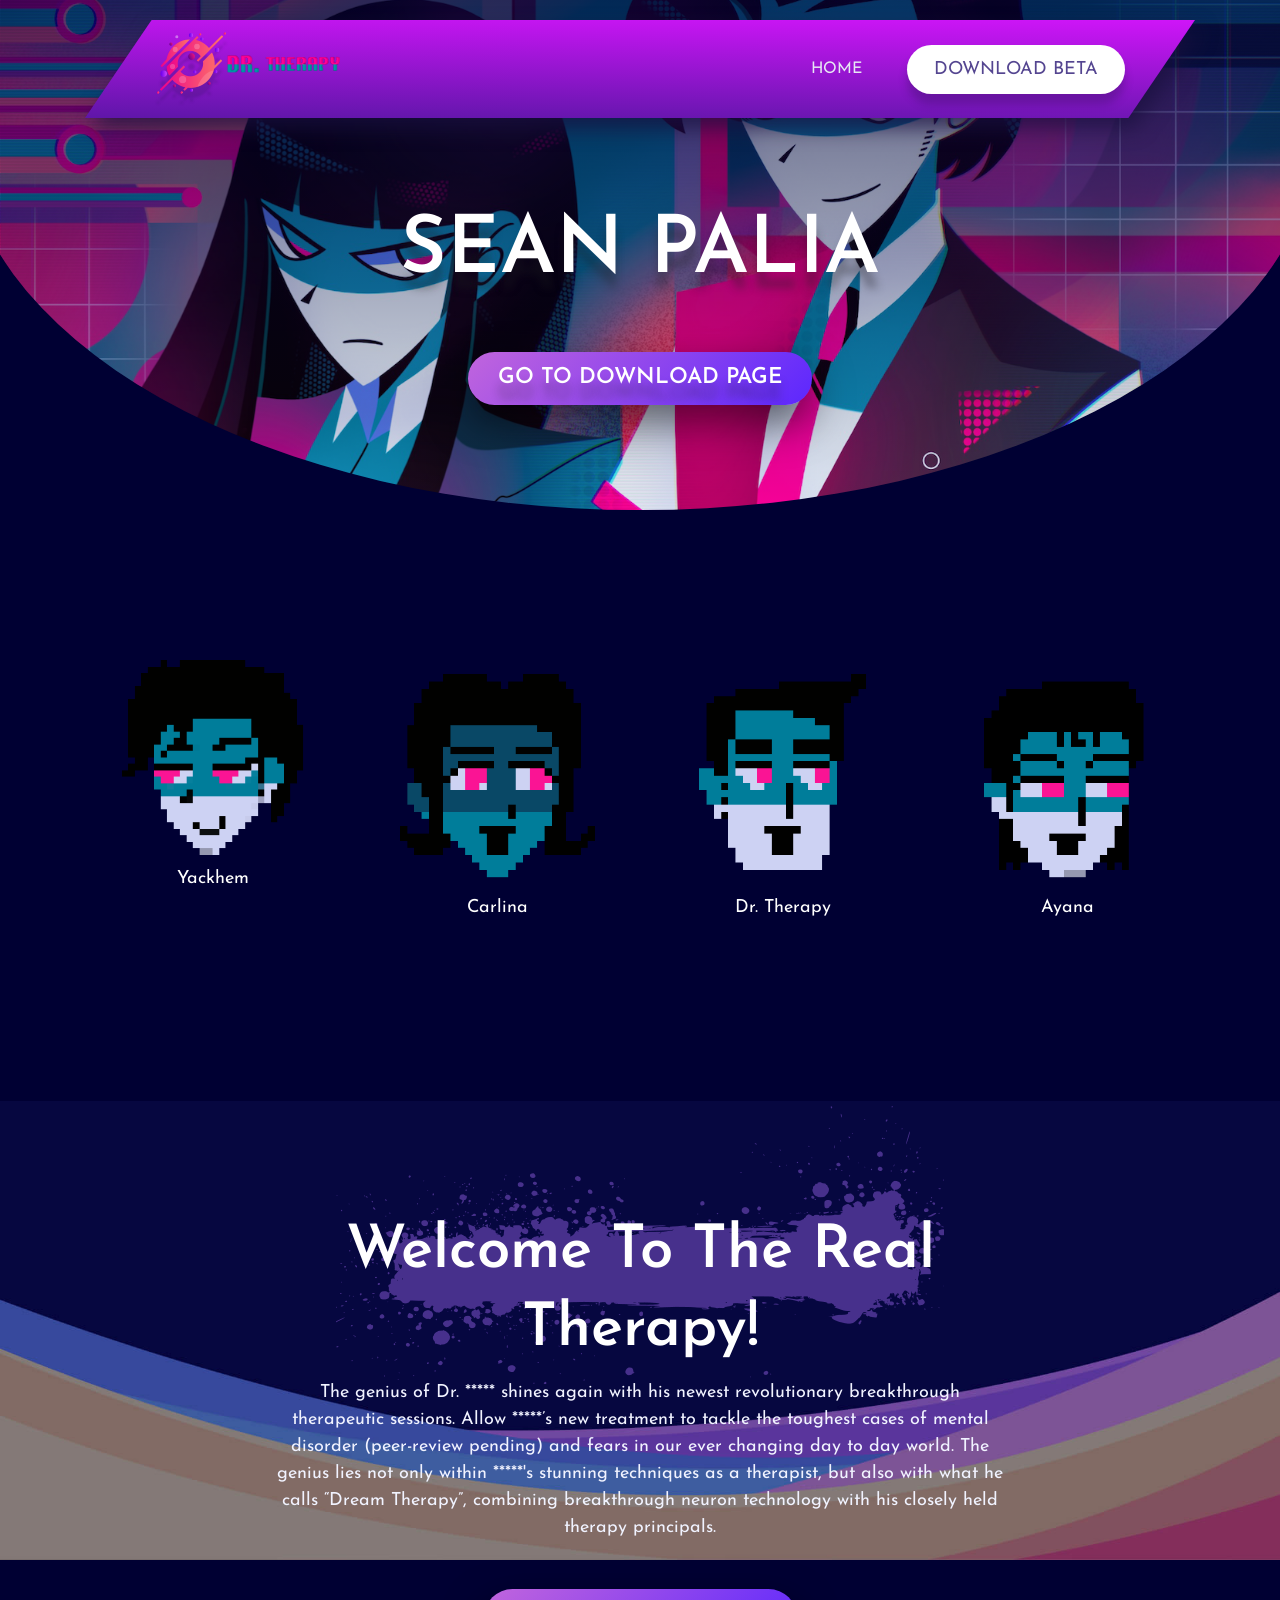
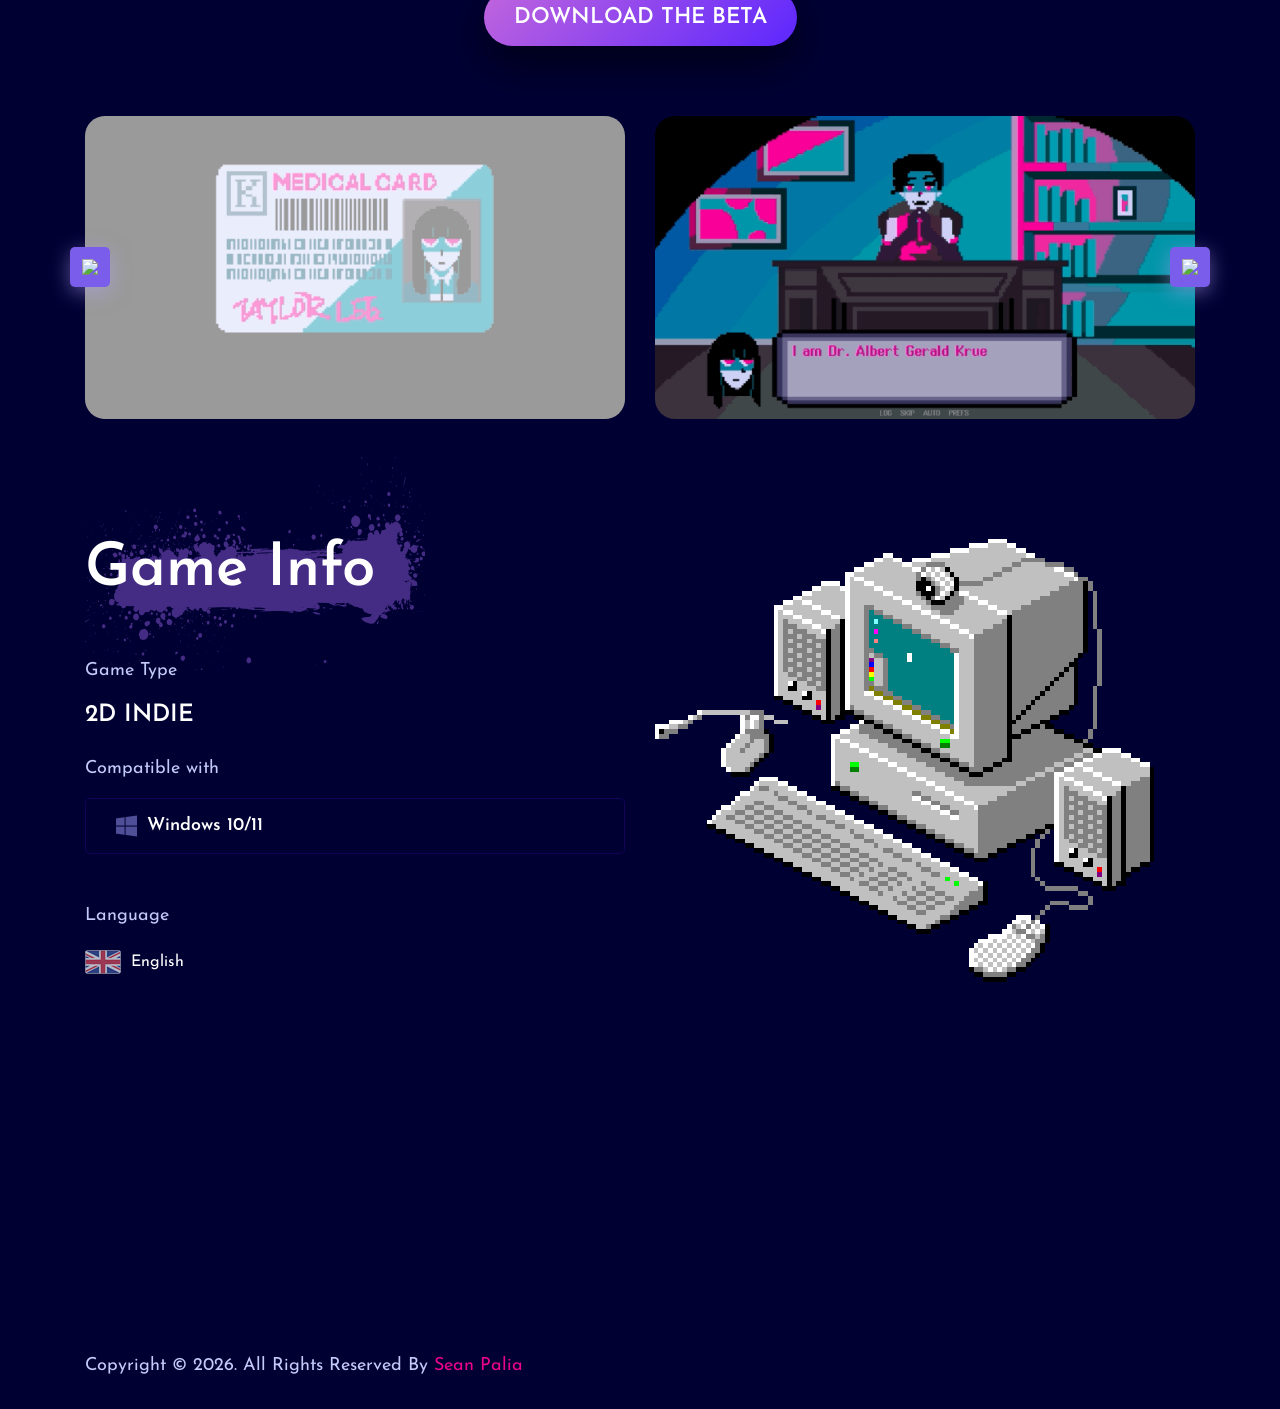
==== commit 56361d7a: "Update index.html" ====
--- a/index.html
+++ b/index.html
@@ -73,7 +73,7 @@
         <div class="row">
           <div class="col-lg-12">
             <div class="single-game-hero text-center">
-              <h1 class="game-name">Sean Palia/h1>
+              <h1 class="game-name">Sean Palia
               <div>
                 <a href="download.html" class="cmn-btn style--two mt-5">Go to Download Page</a>
               </div>
@@ -195,4 +195,4 @@
 </body>
 
 <!-- Mirrored from www.seanjourneys.org/ by HTTrack Website Copier/3.x [XR&CO'2014], Sat, 14 Mar 2026 15:33:36 GMT -->
-</html>+</html>
